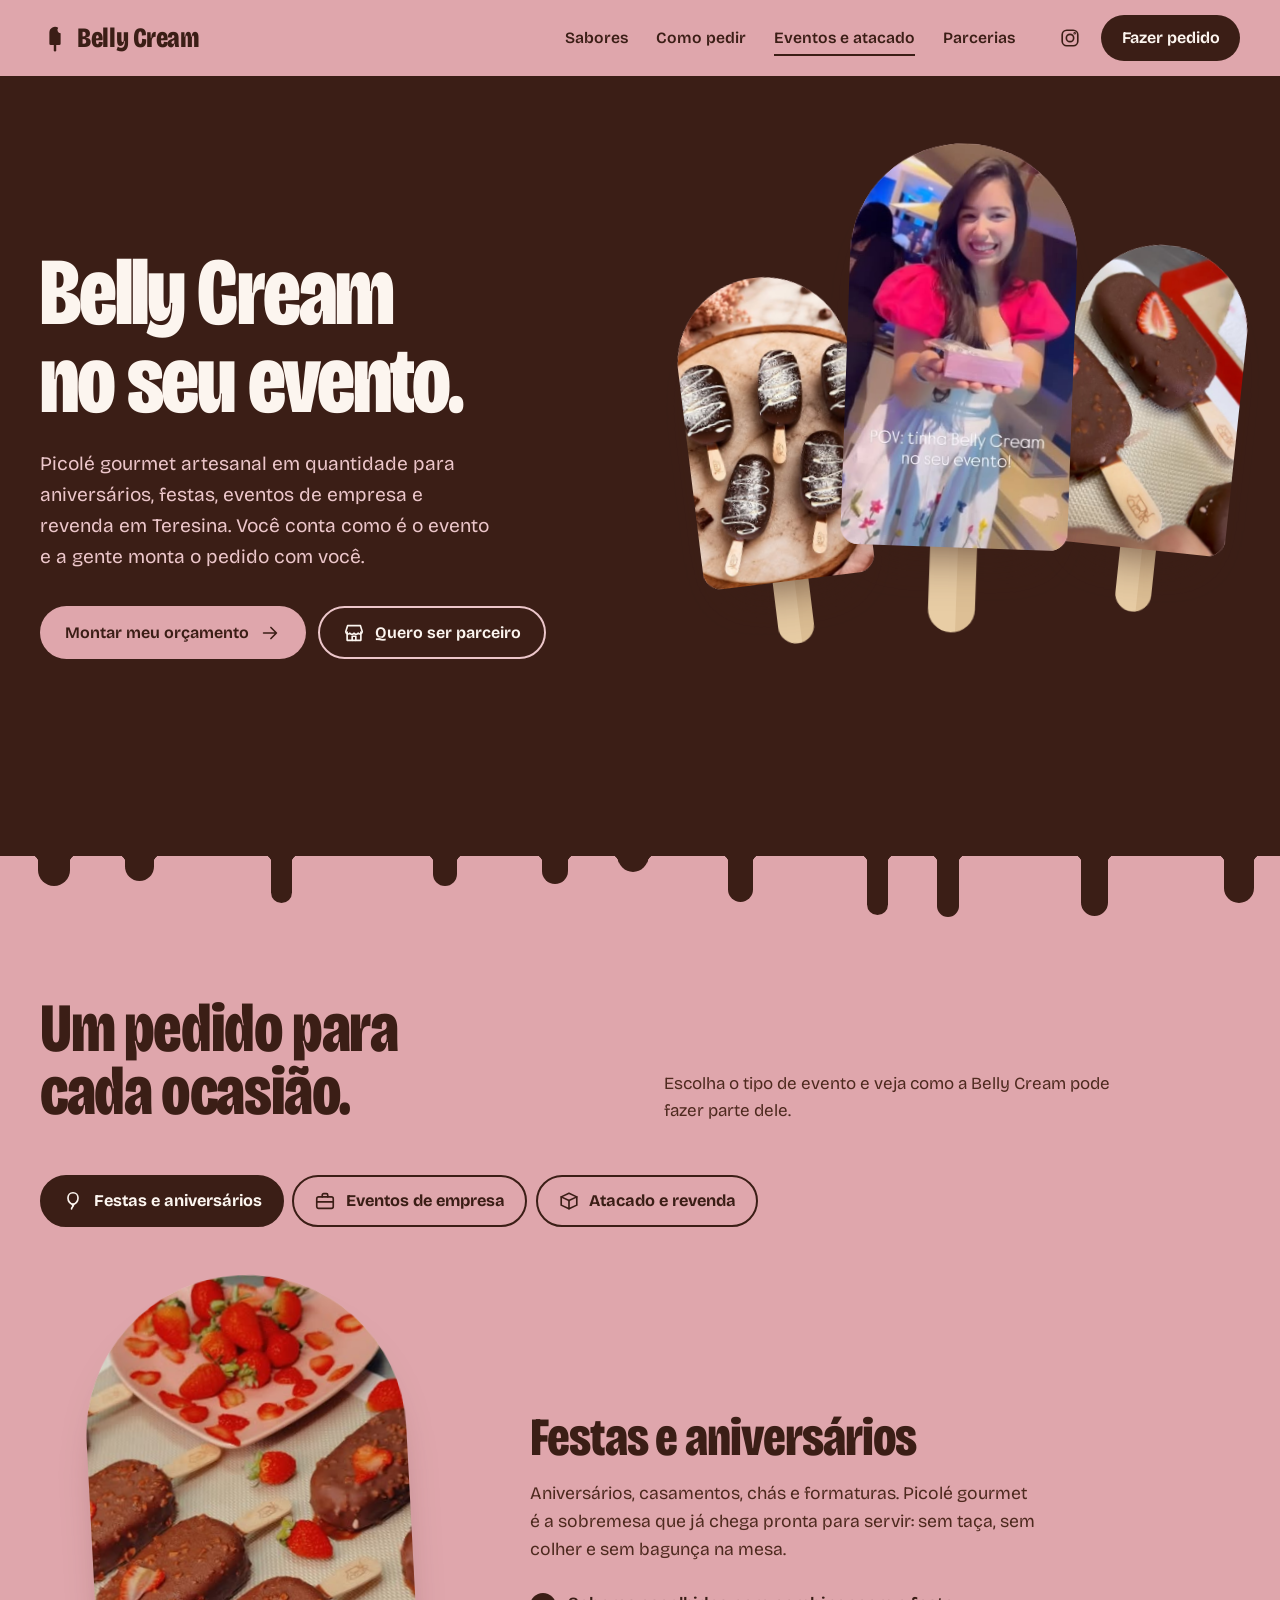
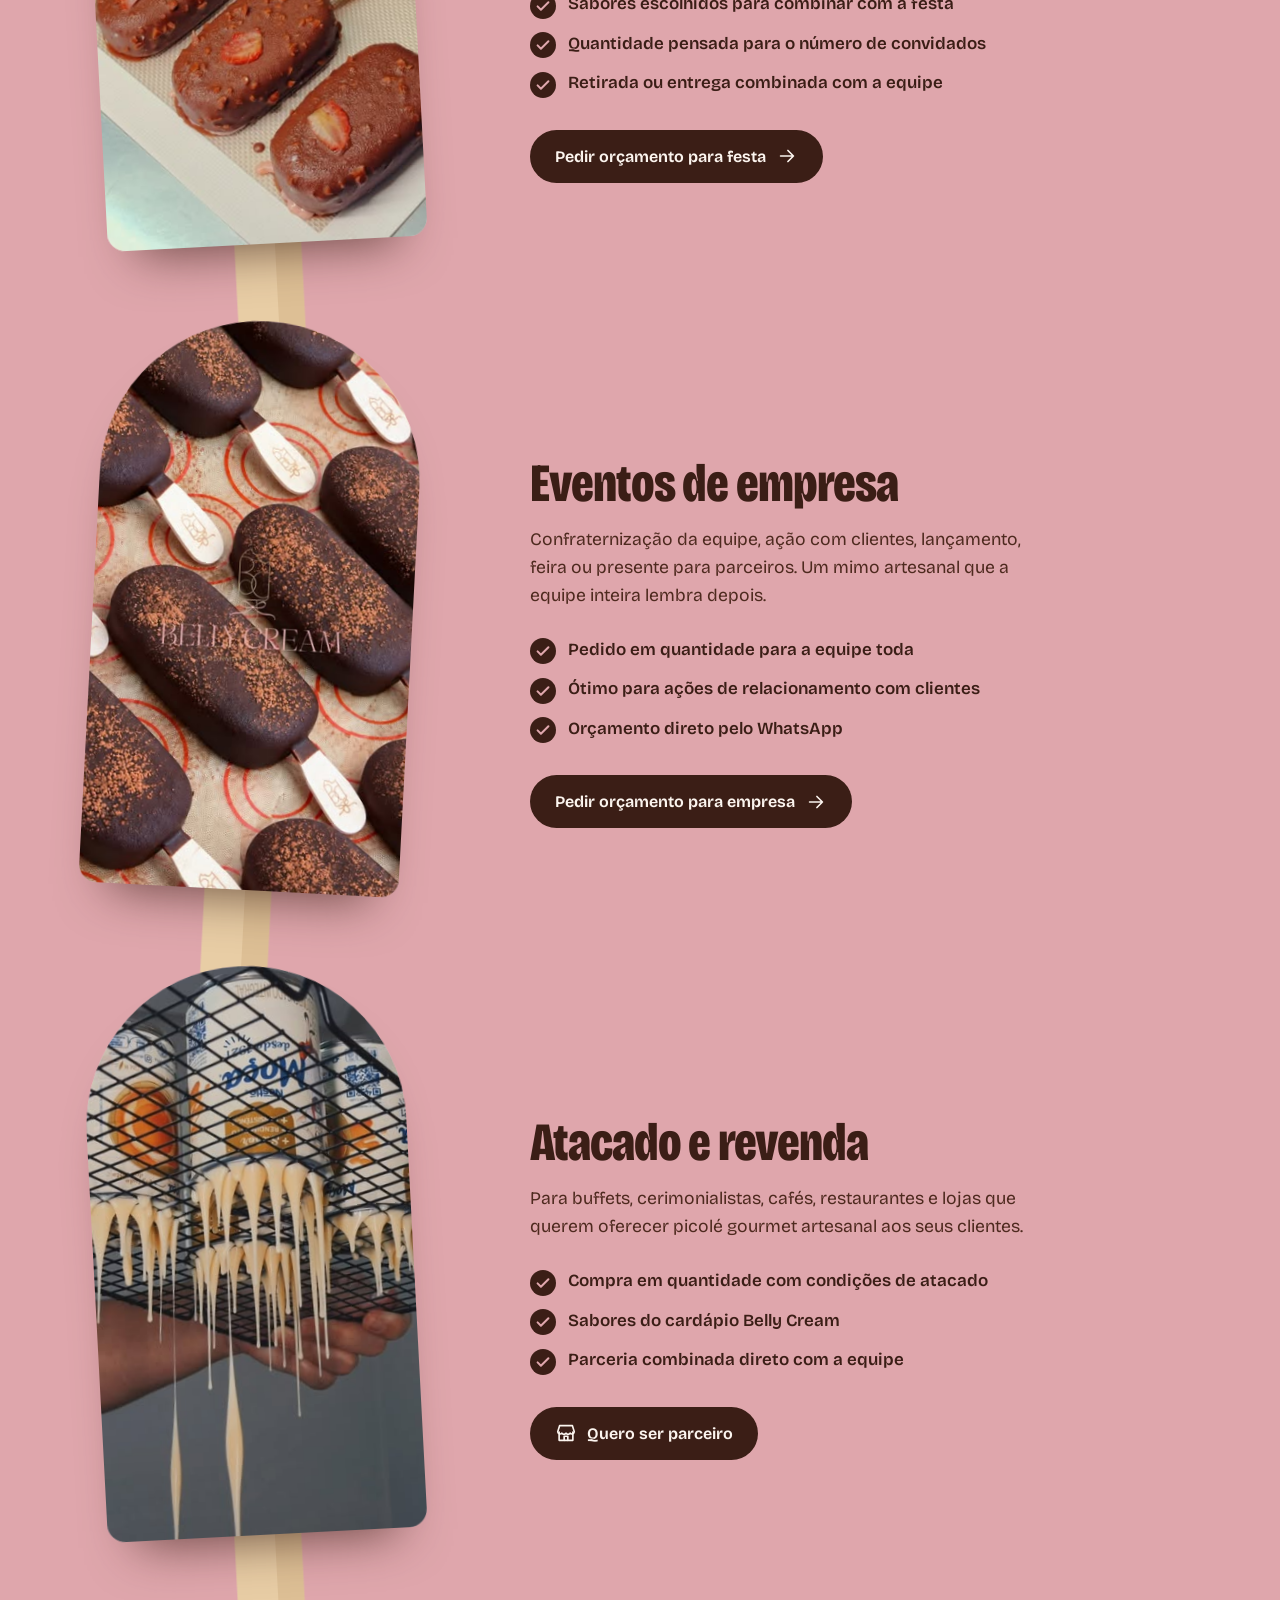
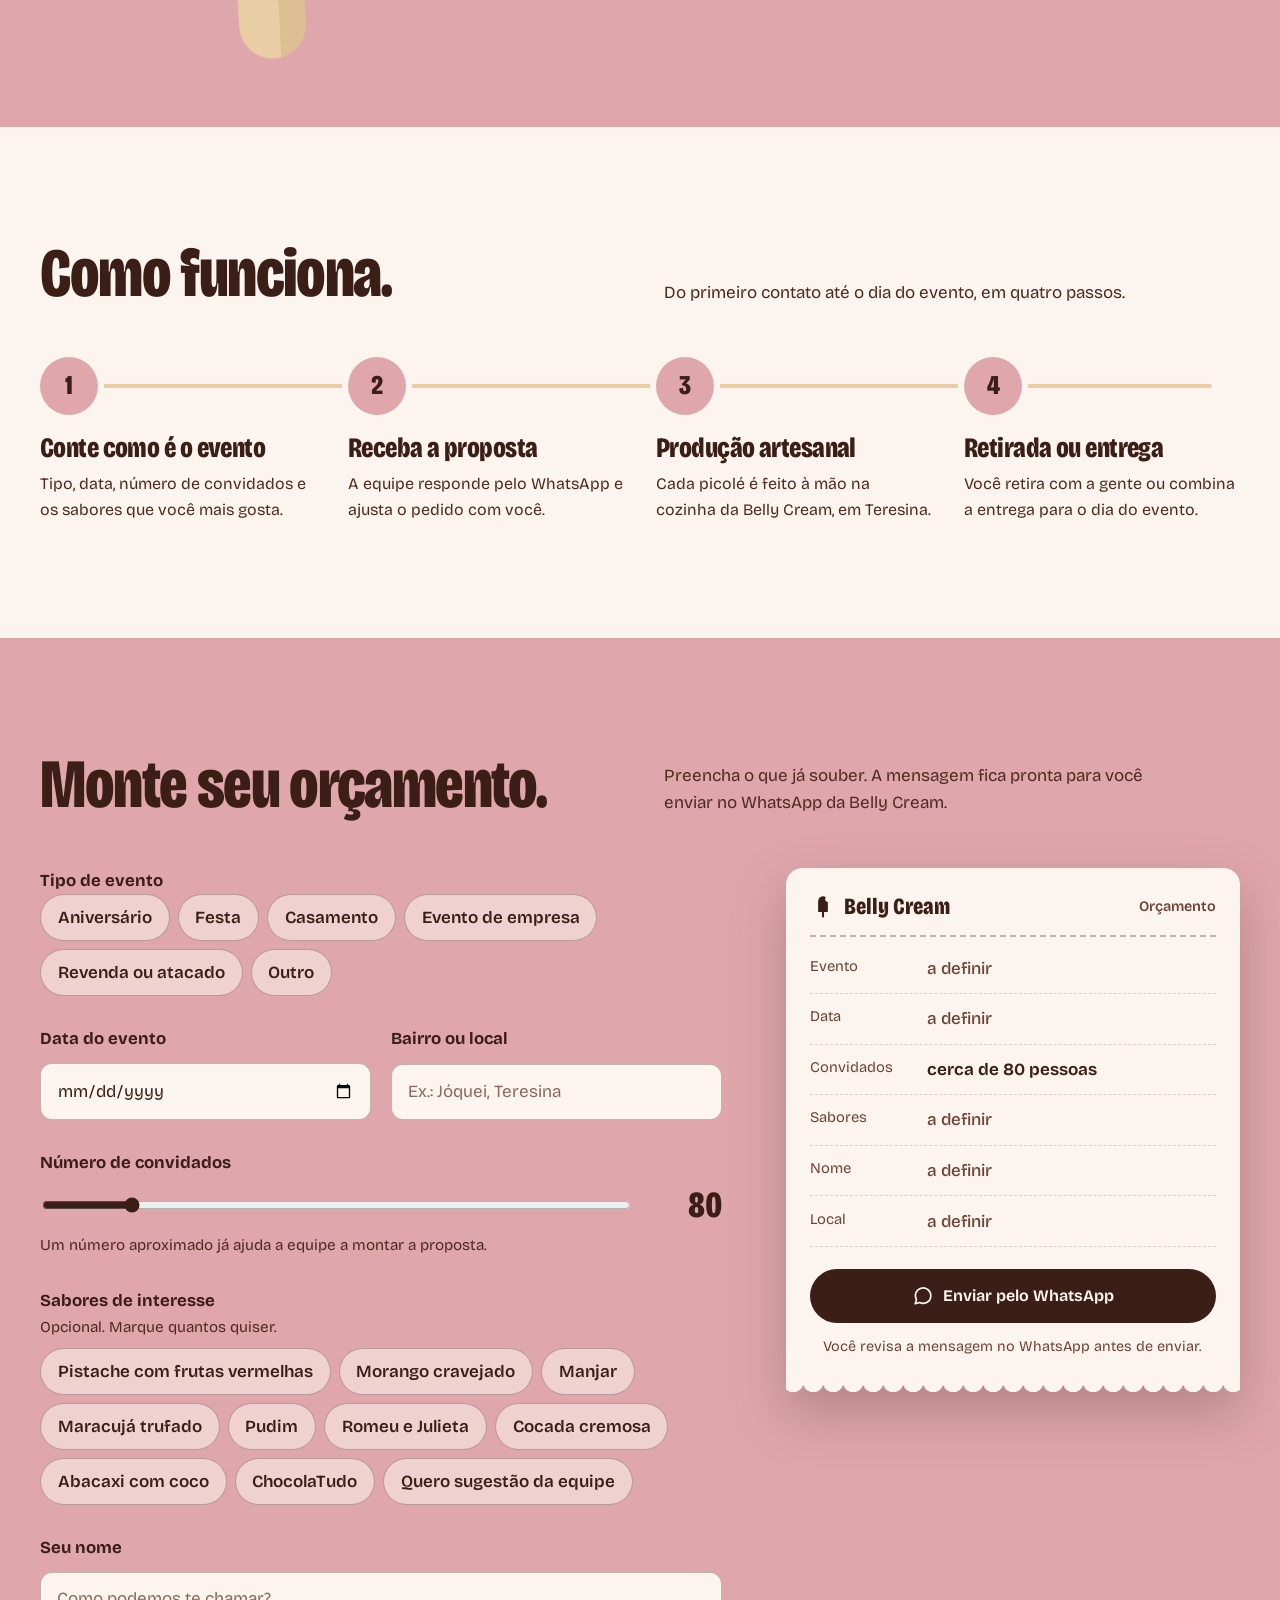
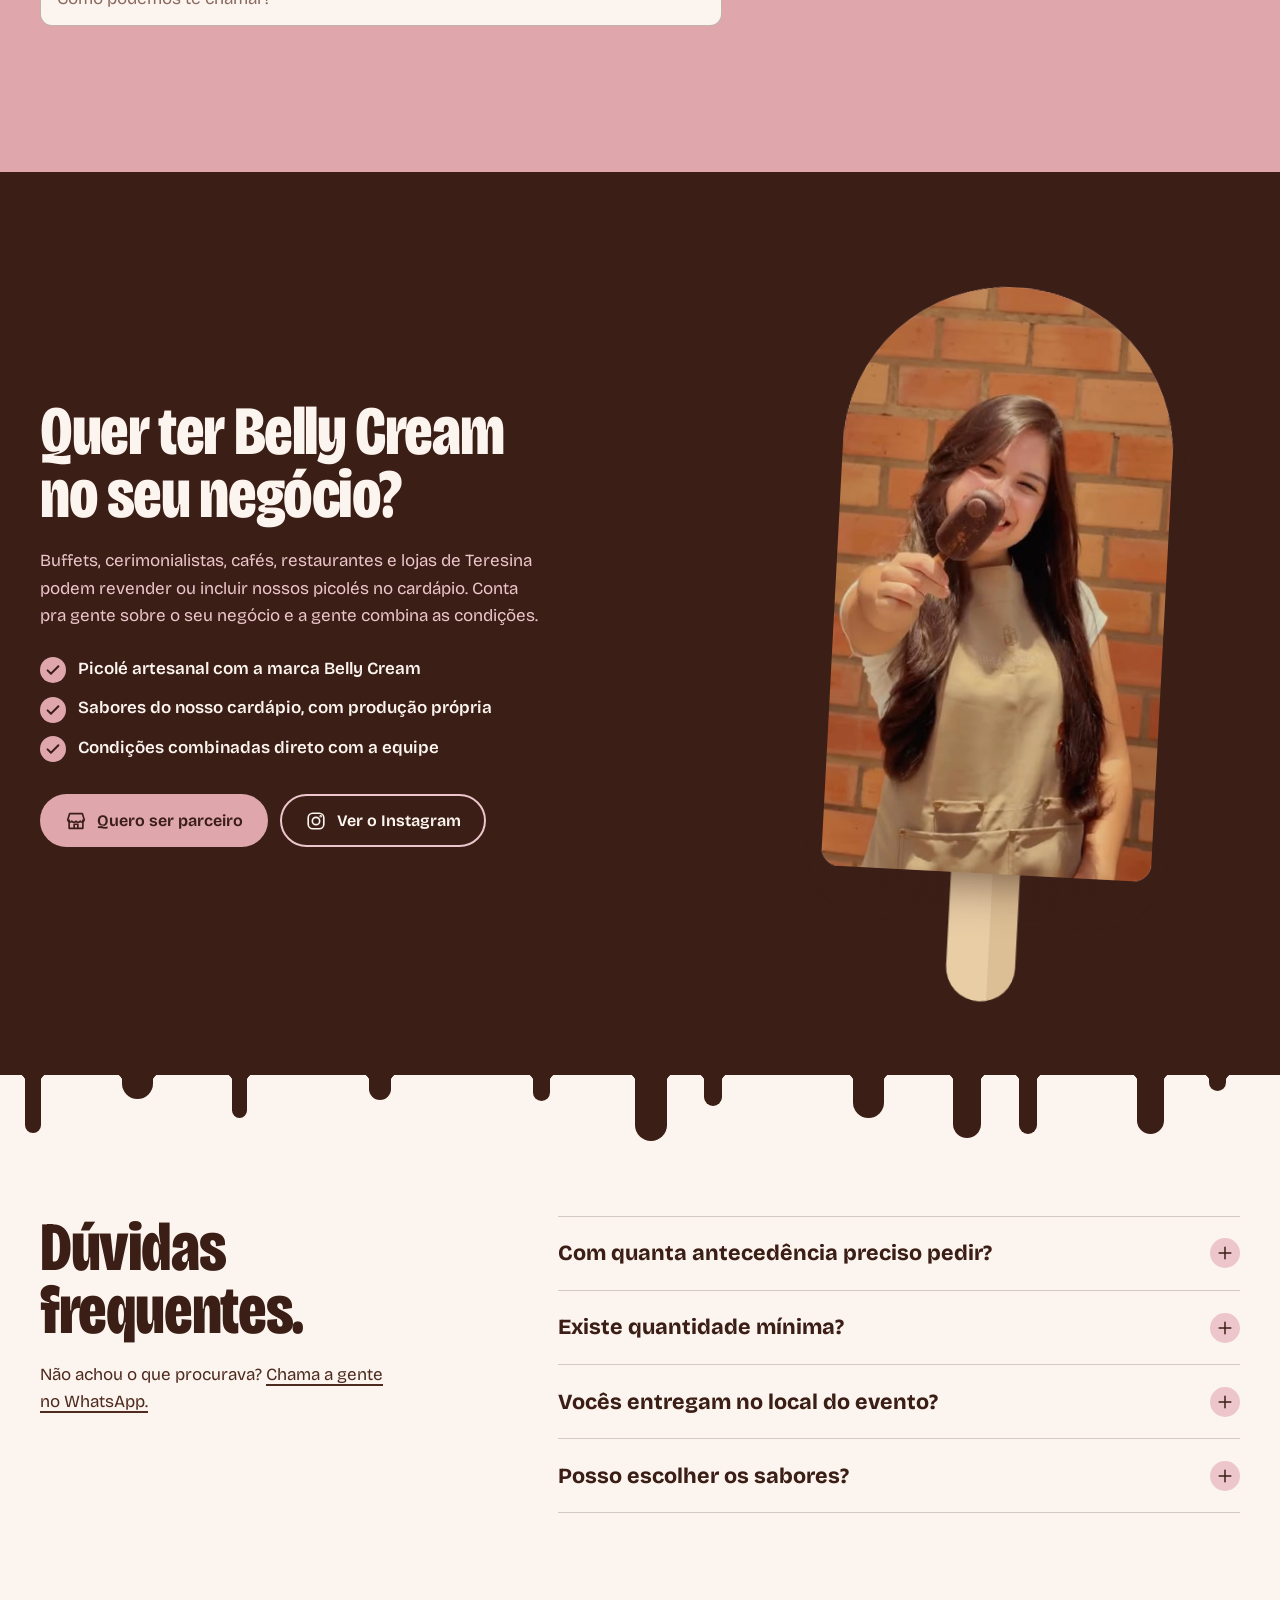
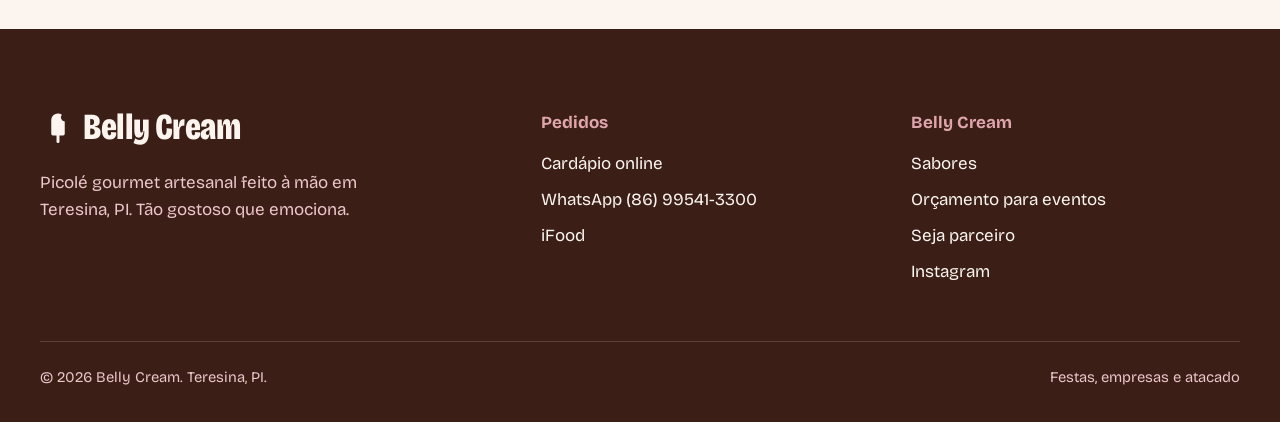
==== eventos-e-atacado.html @ 7075f419 "Site da Belly Cream com home da marca e página de eventos e atacado Home com seletor de sabores e ca" ====
<!doctype html>
<html lang="pt-BR">
<head>
  <meta charset="utf-8">
  <meta name="viewport" content="width=device-width, initial-scale=1">
  <title>Eventos e atacado | Belly Cream, picolé gourmet em Teresina</title>
  <meta name="description" content="Picolé gourmet artesanal em quantidade para aniversários, festas, casamentos, eventos de empresa e revenda em Teresina, PI. Monte seu orçamento e envie pelo WhatsApp.">
  <meta name="robots" content="noindex">
  <meta name="theme-color" content="#3B1E16">
  <meta property="og:title" content="Belly Cream no seu evento">
  <meta property="og:description" content="Picolé gourmet artesanal para festas, eventos de empresa e atacado em Teresina, PI.">
  <meta property="og:type" content="website">
  <meta property="og:locale" content="pt_BR">
  <link rel="icon" href="assets/favicon.svg" type="image/svg+xml">
  <link rel="preconnect" href="https://fonts.googleapis.com">
  <link rel="preconnect" href="https://fonts.gstatic.com" crossorigin>
  <link rel="stylesheet" href="https://fonts.googleapis.com/css2?family=Bricolage+Grotesque:opsz,wdth,wght@12..96,75..100,300..800&display=swap">
  <link rel="stylesheet" href="assets/estilo.css">
  <script src="assets/site.js" defer></script>
</head>
<body>
<!--
THESIS: a página que transforma o picolé do dia a dia em pedido de evento; recusa o formulário frio de orçamento e entrega uma comanda que se preenche enquanto a pessoa escolhe.
OWN-WORLD: mesmo mundo da home, invertido: abre no chocolate e pinga no rosé; janelas em forma de picolé, comanda com borda recortada.
STORY: quem organiza festa, empresa ou revenda entende que a Belly Cream atende em quantidade, monta o orçamento e envia pelo WhatsApp; parceiros têm o próprio botão.
FIRST VIEWPORT: título grande em leite sobre chocolate, botões de orçamento e parceria; à direita a foto real "tinha Belly Cream no seu evento" em destaque.
FORM: comanda viva ligada ao WhatsApp, abas por tipo de evento.
-->
<svg width="0" height="0" style="position:absolute" aria-hidden="true" focusable="false">
  <symbol id="i-picole" viewBox="0 0 32 32"><path fill="currentColor" d="M10 22V10a6 6 0 0 1 9.44-4.91 3.6 3.6 0 0 0 2.56 5.91V22a1.5 1.5 0 0 1-1.5 1.5h-9A1.5 1.5 0 0 1 10 22z"/><path d="M16 23v6" fill="none" stroke="currentColor" stroke-width="2.6" stroke-linecap="round"/></symbol>
  <symbol id="i-loja" viewBox="0 0 24 24"><path d="M4.5 11v9h15v-9"/><path d="M3 10.5 5 4h14l2 6.5a2.6 2.6 0 0 1-4.5 1.7 2.6 2.6 0 0 1-4.5 0 2.6 2.6 0 0 1-4.5 0A2.6 2.6 0 0 1 3 10.5z"/><path d="M10 20v-4.5h4V20"/></symbol>
  <symbol id="i-insta" viewBox="0 0 24 24"><rect x="3.5" y="3.5" width="17" height="17" rx="5"/><circle cx="12" cy="12" r="4"/><circle cx="17.1" cy="6.9" r=".5"/></symbol>
  <symbol id="i-whats" viewBox="0 0 24 24"><path d="M20.5 11.6a8.4 8.4 0 0 1-12.2 7.5L3.5 20.5l1.4-4.6a8.4 8.4 0 1 1 15.6-4.3z"/></symbol>
  <symbol id="i-seta" viewBox="0 0 24 24"><path d="M5 12h14M13 6l6 6-6 6"/></symbol>
  <symbol id="i-festa" viewBox="0 0 24 24"><path d="M12 3c3.3 0 5.5 2.6 5.5 5.8 0 3.6-2.8 6.7-5.5 6.7S6.5 12.4 6.5 8.8C6.5 5.6 8.7 3 12 3z"/><path d="M11 15.6h2l-1 1.5z"/><path d="M12 17.1c0 1.6-1.6 2-1.6 3.6"/></symbol>
  <symbol id="i-empresa" viewBox="0 0 24 24"><rect x="3" y="7.5" width="18" height="12.5" rx="2"/><path d="M9 7.5v-2A1.5 1.5 0 0 1 10.5 4h3A1.5 1.5 0 0 1 15 5.5v2"/><path d="M3 13h18"/></symbol>
  <symbol id="i-caixa" viewBox="0 0 24 24"><path d="M3.5 7.5 12 3.5l8.5 4v9L12 20.5l-8.5-4z"/><path d="M3.5 7.5 12 11.5l8.5-4"/><path d="M12 11.5v9"/></symbol>
  <symbol id="i-check" viewBox="0 0 24 24"><path d="M5.5 12.5l4 4L18.5 7.5"/></symbol>
  <symbol id="i-mais" viewBox="0 0 24 24"><path d="M12 5v14M5 12h14"/></symbol>
  <symbol id="i-alerta" viewBox="0 0 24 24"><circle cx="12" cy="12" r="9"/><path d="M12 7.5v5.5M12 16.5v.01"/></symbol>
</svg>

<header class="topo" data-topo>
  <div class="topo-interno">
    <a class="marca" href="index.html" aria-label="Belly Cream, página inicial"><svg aria-hidden="true"><use href="#i-picole"/></svg>Belly Cream</a>
    <nav class="menu" aria-label="Principal">
      <a href="index.html#sabores">Sabores</a>
      <a href="index.html#pedir">Como pedir</a>
      <a href="eventos-e-atacado.html" aria-current="page">Eventos e atacado</a>
      <a href="#parceria">Parcerias</a>
    </nav>
    <div class="topo-acoes">
      <a class="icone-link" href="https://www.instagram.com/bellycreamgourmet/" target="_blank" rel="noopener" aria-label="Instagram da Belly Cream"><svg class="ic" aria-hidden="true"><use href="#i-insta"/></svg></a>
      <a class="botao botao-choco botao-pedido-topo" href="https://app.anota.ai/p/belly-gourmet-2" target="_blank" rel="noopener">Fazer pedido</a>
    </div>
  </div>
</header>

<main>
  <section class="hero hero-escuro escuro tem-pingos" data-hero>
    <div class="hero-interno">
      <div>
        <h1>Belly Cream no seu evento.</h1>
        <p class="hero-lead">Picolé gourmet artesanal em quantidade para aniversários, festas, eventos de empresa e revenda em Teresina. Você conta como é o evento e a gente monta o pedido com você.</p>
        <div class="botoes">
          <a class="botao botao-rose" href="#orcamento">Montar meu orçamento<svg class="ic" aria-hidden="true"><use href="#i-seta"/></svg></a>
          <a class="botao botao-contorno-claro" href="#parceria"><svg class="ic" aria-hidden="true"><use href="#i-loja"/></svg>Quero ser parceiro</a>
        </div>
      </div>
      <div class="palitos" data-palitos>
        <figure class="janela" style="--w:31%;--x:0%;--y:20%;--atraso:.12s">
          <div class="janela-mover" data-d="0.7" style="--r:-7deg"><div class="janela-foto"><img src="assets/fotos/ig-2026-09-01.jpg" alt="Bandeja de picolés de chocolate decorados com fios de chocolate branco" width="361" height="640"></div></div>
        </figure>
        <figure class="janela" style="--w:41%;--x:29%;--y:0%;--z:2">
          <div class="janela-mover" data-d="1.2" style="--r:2deg"><div class="janela-foto"><img src="assets/fotos/ig-2026-09-23.jpg" alt="Convidada sorrindo com uma caixa de picolés Belly Cream em um evento" width="360" height="640"></div></div>
        </figure>
        <figure class="janela" style="--w:31%;--x:69%;--y:16%;--atraso:.24s">
          <div class="janela-mover" data-d="0.9" style="--r:6deg"><div class="janela-foto"><img src="assets/fotos/ig-2026-08-26.jpg" alt="Picolé de chocolate decorado com morango" width="360" height="640"></div></div>
        </figure>
      </div>
    </div>
    <div class="pingos" data-pingos aria-hidden="true"></div>
  </section>

  <section class="secao para-quem" id="para-quem">
    <div class="envoltorio">
      <div class="cabeca-secao">
        <h2>Um pedido para cada ocasião.</h2>
        <p>Escolha o tipo de evento e veja como a Belly Cream pode fazer parte dele.</p>
      </div>
      <div class="abas" role="tablist" aria-label="Tipos de atendimento">
        <button class="aba" type="button" role="tab" id="aba-festas" aria-controls="festas" aria-selected="true"><svg class="ic" aria-hidden="true"><use href="#i-festa"/></svg>Festas e aniversários</button>
        <button class="aba" type="button" role="tab" id="aba-empresas" aria-controls="empresas" aria-selected="false" tabindex="-1"><svg class="ic" aria-hidden="true"><use href="#i-empresa"/></svg>Eventos de empresa</button>
        <button class="aba" type="button" role="tab" id="aba-atacado" aria-controls="atacado" aria-selected="false" tabindex="-1"><svg class="ic" aria-hidden="true"><use href="#i-caixa"/></svg>Atacado e revenda</button>
      </div>

      <div class="painel" id="festas" role="tabpanel" aria-labelledby="aba-festas" tabindex="0">
        <div class="painel-foto">
          <figure class="janela-solta" style="--w:320px;margin:0 auto">
            <div class="janela-mover" style="--r:-3deg"><div class="janela-foto"><img src="assets/fotos/ig-2026-09-03.jpg" alt="Picolés de chocolate com morango servidos ao lado de um prato de morangos em formato de coração" width="360" height="640" loading="lazy"></div></div>
          </figure>
        </div>
        <div class="painel-texto">
          <h3>Festas e aniversários</h3>
          <p>Aniversários, casamentos, chás e formaturas. Picolé gourmet é a sobremesa que já chega pronta para servir: sem taça, sem colher e sem bagunça na mesa.</p>
          <ul class="checks">
            <li><svg class="ic" aria-hidden="true"><use href="#i-check"/></svg>Sabores escolhidos para combinar com a festa</li>
            <li><svg class="ic" aria-hidden="true"><use href="#i-check"/></svg>Quantidade pensada para o número de convidados</li>
            <li><svg class="ic" aria-hidden="true"><use href="#i-check"/></svg>Retirada ou entrega combinada com a equipe</li>
          </ul>
          <a class="botao botao-choco" href="#orcamento" data-tipo="Festa">Pedir orçamento para festa<svg class="ic" aria-hidden="true"><use href="#i-seta"/></svg></a>
        </div>
      </div>

      <div class="painel" id="empresas" role="tabpanel" aria-labelledby="aba-empresas" tabindex="0">
        <div class="painel-foto">
          <figure class="janela-solta" style="--w:320px;margin:0 auto">
            <div class="janela-mover" style="--r:3deg"><div class="janela-foto"><img src="assets/fotos/ig-2026-09-25.jpg" alt="Picolés de chocolate polvilhados com cacau, com a marca Belly Cream gravada nos palitos" width="480" height="640" loading="lazy"></div></div>
          </figure>
        </div>
        <div class="painel-texto">
          <h3>Eventos de empresa</h3>
          <p>Confraternização da equipe, ação com clientes, lançamento, feira ou presente para parceiros. Um mimo artesanal que a equipe inteira lembra depois.</p>
          <ul class="checks">
            <li><svg class="ic" aria-hidden="true"><use href="#i-check"/></svg>Pedido em quantidade para a equipe toda</li>
            <li><svg class="ic" aria-hidden="true"><use href="#i-check"/></svg>Ótimo para ações de relacionamento com clientes</li>
            <li><svg class="ic" aria-hidden="true"><use href="#i-check"/></svg>Orçamento direto pelo WhatsApp</li>
          </ul>
          <a class="botao botao-choco" href="#orcamento" data-tipo="Evento de empresa">Pedir orçamento para empresa<svg class="ic" aria-hidden="true"><use href="#i-seta"/></svg></a>
        </div>
      </div>

      <div class="painel" id="atacado" role="tabpanel" aria-labelledby="aba-atacado" tabindex="0">
        <div class="painel-foto">
          <figure class="janela-solta" style="--w:320px;margin:0 auto">
            <div class="janela-mover" style="--r:-3deg"><div class="janela-foto"><img src="assets/fotos/ig-2026-09-29.jpg" alt="Produção da Belly Cream com chocolate branco escorrendo dos picolés" width="360" height="640" loading="lazy"></div></div>
          </figure>
        </div>
        <div class="painel-texto">
          <h3>Atacado e revenda</h3>
          <p>Para buffets, cerimonialistas, cafés, restaurantes e lojas que querem oferecer picolé gourmet artesanal aos seus clientes.</p>
          <ul class="checks">
            <li><svg class="ic" aria-hidden="true"><use href="#i-check"/></svg>Compra em quantidade com condições de atacado</li>
            <li><svg class="ic" aria-hidden="true"><use href="#i-check"/></svg>Sabores do cardápio Belly Cream</li>
            <li><svg class="ic" aria-hidden="true"><use href="#i-check"/></svg>Parceria combinada direto com a equipe</li>
          </ul>
          <a class="botao botao-choco" href="#parceria"><svg class="ic" aria-hidden="true"><use href="#i-loja"/></svg>Quero ser parceiro</a>
        </div>
      </div>
    </div>
  </section>

  <section class="secao passos-secao">
    <div class="envoltorio">
      <div class="cabeca-secao">
        <h2>Como funciona.</h2>
        <p>Do primeiro contato até o dia do evento, em quatro passos.</p>
      </div>
      <ol class="passos">
        <li class="passo"><span class="passo-num" aria-hidden="true">1</span><h3>Conte como é o evento</h3><p>Tipo, data, número de convidados e os sabores que você mais gosta.</p></li>
        <li class="passo"><span class="passo-num" aria-hidden="true">2</span><h3>Receba a proposta</h3><p>A equipe responde pelo WhatsApp e ajusta o pedido com você.</p></li>
        <li class="passo"><span class="passo-num" aria-hidden="true">3</span><h3>Produção artesanal</h3><p>Cada picolé é feito à mão na cozinha da Belly Cream, em Teresina.</p></li>
        <li class="passo"><span class="passo-num" aria-hidden="true">4</span><h3>Retirada ou entrega</h3><p>Você retira com a gente ou combina a entrega para o dia do evento.</p></li>
      </ol>
    </div>
  </section>

  <section class="secao orcamento" id="orcamento">
    <div class="envoltorio">
      <div class="cabeca-secao">
        <h2>Monte seu orçamento.</h2>
        <p>Preencha o que já souber. A mensagem fica pronta para você enviar no WhatsApp da Belly Cream.</p>
      </div>
      <form class="orcamento-grade" data-orcamento novalidate>
        <div>
          <fieldset class="campo">
            <legend>Tipo de evento</legend>
            <div class="opcoes">
              <label class="opcao"><input type="radio" name="tipo" value="Aniversário"><span>Aniversário</span></label>
              <label class="opcao"><input type="radio" name="tipo" value="Festa"><span>Festa</span></label>
              <label class="opcao"><input type="radio" name="tipo" value="Casamento"><span>Casamento</span></label>
              <label class="opcao"><input type="radio" name="tipo" value="Evento de empresa"><span>Evento de empresa</span></label>
              <label class="opcao"><input type="radio" name="tipo" value="Revenda ou atacado"><span>Revenda ou atacado</span></label>
              <label class="opcao"><input type="radio" name="tipo" value="Outro"><span>Outro</span></label>
            </div>
            <p class="erro" data-erro hidden><svg class="ic" aria-hidden="true"><use href="#i-alerta"/></svg>Escolha o tipo de evento para continuar.</p>
          </fieldset>
          <div class="campos-duplos">
            <div class="campo">
              <label for="f-data">Data do evento</label>
              <input class="entrada" type="date" id="f-data" name="data">
            </div>
            <div class="campo">
              <label for="f-local">Bairro ou local</label>
              <input class="entrada" type="text" id="f-local" name="local" placeholder="Ex.: Jóquei, Teresina">
            </div>
          </div>
          <div class="campo">
            <label for="f-conv">Número de convidados</label>
            <div class="faixa-convidados">
              <input type="range" id="f-conv" name="convidados" min="10" max="500" step="10" value="80" aria-describedby="conv-dica">
              <output for="f-conv" data-conv>80</output>
            </div>
            <p class="campo-dica" id="conv-dica">Um número aproximado já ajuda a equipe a montar a proposta.</p>
          </div>
          <fieldset class="campo">
            <legend>Sabores de interesse</legend>
            <p class="campo-dica">Opcional. Marque quantos quiser.</p>
            <div class="opcoes">
              <label class="opcao"><input type="checkbox" name="sabores" value="Pistache com frutas vermelhas"><span>Pistache com frutas vermelhas</span></label>
              <label class="opcao"><input type="checkbox" name="sabores" value="Morango cravejado"><span>Morango cravejado</span></label>
              <label class="opcao"><input type="checkbox" name="sabores" value="Manjar"><span>Manjar</span></label>
              <label class="opcao"><input type="checkbox" name="sabores" value="Maracujá trufado"><span>Maracujá trufado</span></label>
              <label class="opcao"><input type="checkbox" name="sabores" value="Pudim"><span>Pudim</span></label>
              <label class="opcao"><input type="checkbox" name="sabores" value="Romeu e Julieta"><span>Romeu e Julieta</span></label>
              <label class="opcao"><input type="checkbox" name="sabores" value="Cocada cremosa"><span>Cocada cremosa</span></label>
              <label class="opcao"><input type="checkbox" name="sabores" value="Abacaxi com coco"><span>Abacaxi com coco</span></label>
              <label class="opcao"><input type="checkbox" name="sabores" value="ChocolaTudo"><span>ChocolaTudo</span></label>
              <label class="opcao"><input type="checkbox" name="sabores" value="Quero sugestão da equipe"><span>Quero sugestão da equipe</span></label>
            </div>
          </fieldset>
          <div class="campo">
            <label for="f-nome">Seu nome</label>
            <input class="entrada" type="text" id="f-nome" name="nome" autocomplete="name" placeholder="Como podemos te chamar?">
          </div>
        </div>

        <aside class="comanda-sombra" aria-label="Resumo do orçamento">
          <div class="comanda">
            <div class="comanda-topo"><svg aria-hidden="true"><use href="#i-picole"/></svg><strong>Belly Cream</strong><span>Orçamento</span></div>
            <dl>
              <div class="linha"><dt>Evento</dt><dd data-saida="tipo" class="vazio">a definir</dd></div>
              <div class="linha"><dt>Data</dt><dd data-saida="data" class="vazio">a definir</dd></div>
              <div class="linha"><dt>Convidados</dt><dd data-saida="conv">cerca de 80 pessoas</dd></div>
              <div class="linha"><dt>Sabores</dt><dd data-saida="sabores" class="vazio">a definir</dd></div>
              <div class="linha"><dt>Nome</dt><dd data-saida="nome" class="vazio">a definir</dd></div>
              <div class="linha"><dt>Local</dt><dd data-saida="local" class="vazio">a definir</dd></div>
            </dl>
            <a class="botao botao-choco" data-enviar href="https://wa.me/5586995413300?text=Ol%C3%A1%2C%20Belly%20Cream!%20Vim%20pelo%20site%20e%20quero%20um%20or%C3%A7amento%20para%20evento." target="_blank" rel="noopener"><svg class="ic" aria-hidden="true"><use href="#i-whats"/></svg>Enviar pelo WhatsApp</a>
            <p class="comanda-nota">Você revisa a mensagem no WhatsApp antes de enviar.</p>
          </div>
        </aside>
      </form>
    </div>
  </section>

  <section class="secao escuro parceria tem-pingos" id="parceria">
    <div class="envoltorio parceria-grade">
      <div>
        <h2>Quer ter Belly Cream no seu negócio?</h2>
        <p class="texto-apoio">Buffets, cerimonialistas, cafés, restaurantes e lojas de Teresina podem revender ou incluir nossos picolés no cardápio. Conta pra gente sobre o seu negócio e a gente combina as condições.</p>
        <ul class="checks">
          <li><svg class="ic" aria-hidden="true"><use href="#i-check"/></svg>Picolé artesanal com a marca Belly Cream</li>
          <li><svg class="ic" aria-hidden="true"><use href="#i-check"/></svg>Sabores do nosso cardápio, com produção própria</li>
          <li><svg class="ic" aria-hidden="true"><use href="#i-check"/></svg>Condições combinadas direto com a equipe</li>
        </ul>
        <div class="botoes">
          <a class="botao botao-rose" href="https://wa.me/5586995413300?text=Ol%C3%A1%2C%20Belly%20Cream!%20Vim%20pelo%20site%20e%20quero%20saber%20sobre%20parceria%20e%20revenda%20dos%20picol%C3%A9s." target="_blank" rel="noopener"><svg class="ic" aria-hidden="true"><use href="#i-loja"/></svg>Quero ser parceiro</a>
          <a class="botao botao-contorno-claro" href="https://www.instagram.com/bellycreamgourmet/" target="_blank" rel="noopener"><svg class="ic" aria-hidden="true"><use href="#i-insta"/></svg>Ver o Instagram</a>
        </div>
      </div>
      <div class="parceria-foto">
        <figure class="janela-solta" style="--w:330px;margin:0 auto">
          <div class="janela-mover" style="--r:3deg"><div class="janela-foto"><img src="assets/fotos/ig-2026-09-26.jpg" alt="Integrante da equipe Belly Cream sorrindo e mostrando um picolé de chocolate" width="360" height="640" loading="lazy"></div></div>
        </figure>
      </div>
    </div>
    <div class="pingos" data-pingos aria-hidden="true"></div>
  </section>

  <section class="secao duvidas">
    <div class="envoltorio duvidas-grade">
      <div>
        <h2>Dúvidas frequentes.</h2>
        <p>Não achou o que procurava? <a href="https://wa.me/5586995413300?text=Ol%C3%A1%2C%20Belly%20Cream!%20Vim%20pelo%20site%20e%20tenho%20uma%20d%C3%BAvida%20sobre%20eventos." target="_blank" rel="noopener">Chama a gente no WhatsApp.</a></p>
      </div>
      <div>
        <details class="pergunta">
          <summary>Com quanta antecedência preciso pedir?<svg class="ic" aria-hidden="true"><use href="#i-mais"/></svg></summary>
          <p>Como tudo é feito à mão, quanto antes melhor. Mande a data do evento no orçamento e a equipe confirma a disponibilidade da produção.</p>
        </details>
        <details class="pergunta">
          <summary>Existe quantidade mínima?<svg class="ic" aria-hidden="true"><use href="#i-mais"/></svg></summary>
          <p>A quantidade é combinada de acordo com o tipo de evento. Informe o número de convidados que a equipe indica o ideal para a sua festa.</p>
        </details>
        <details class="pergunta">
          <summary>Vocês entregam no local do evento?<svg class="ic" aria-hidden="true"><use href="#i-mais"/></svg></summary>
          <p>Trabalhamos com retirada e delivery em Teresina. Para eventos, a forma de entrega é combinada junto com o orçamento.</p>
        </details>
        <details class="pergunta">
          <summary>Posso escolher os sabores?<svg class="ic" aria-hidden="true"><use href="#i-mais"/></svg></summary>
          <p>Pode. Escolha entre os sabores do cardápio ou peça uma sugestão de combinação para o seu público.</p>
        </details>
      </div>
    </div>
  </section>
</main>

<footer class="rodape escuro">
  <div class="envoltorio">
    <div class="rodape-grade">
      <div>
        <a class="marca" href="index.html"><svg aria-hidden="true"><use href="#i-picole"/></svg>Belly Cream</a>
        <p class="rodape-sobre">Picolé gourmet artesanal feito à mão em Teresina, PI. Tão gostoso que emociona.</p>
      </div>
      <div>
        <p class="rodape-titulo">Pedidos</p>
        <ul>
          <li><a href="https://app.anota.ai/p/belly-gourmet-2" target="_blank" rel="noopener">Cardápio online</a></li>
          <li><a href="https://wa.me/5586995413300?text=Ol%C3%A1%2C%20Belly%20Cream!%20Vim%20pelo%20site%20e%20quero%20fazer%20um%20pedido." target="_blank" rel="noopener">WhatsApp (86) 99541-3300</a></li>
          <li><a href="https://www.ifood.com.br/delivery/teresina-pi/belly-cream-tabuleta/d9b1d28e-7876-4d71-abf2-5f1c92c3b740" target="_blank" rel="noopener">iFood</a></li>
        </ul>
      </div>
      <div>
        <p class="rodape-titulo">Belly Cream</p>
        <ul>
          <li><a href="index.html#sabores">Sabores</a></li>
          <li><a href="#orcamento">Orçamento para eventos</a></li>
          <li><a href="#parceria">Seja parceiro</a></li>
          <li><a href="https://www.instagram.com/bellycreamgourmet/" target="_blank" rel="noopener">Instagram</a></li>
        </ul>
      </div>
    </div>
    <div class="rodape-base">
      <span>© 2026 Belly Cream. Teresina, PI.</span>
      <span>Festas, empresas e atacado</span>
    </div>
  </div>
</footer>

<div class="barra-movel" data-barra>
  <a class="botao botao-choco" href="#orcamento">Pedir orçamento</a>
  <a class="botao botao-rose" href="https://wa.me/5586995413300?text=Ol%C3%A1%2C%20Belly%20Cream!%20Vim%20pelo%20site%20e%20quero%20saber%20sobre%20parceria%20e%20revenda%20dos%20picol%C3%A9s." target="_blank" rel="noopener">Parceria</a>
</div>
</body>
</html>
---- assets/estilo.css ----
:root {
  --rose: #DFA6AC;
  --rose-claro: #ECC6CA;
  --rose-nevoa: #F7E4E6;
  --choco: #3B1E16;
  --choco-2: #4E2A1F;
  --choco-3: #6E4234;
  --leite: #FCF5EF;
  --leite-2: #F4E9DF;
  --caramelo: #E6A55B;
  --madeira: #E8CDA5;
  --madeira-escura: #C9A272;
  --erro: #7A1E2C;
  --gutter: clamp(16px, 4vw, 40px);
  --pagina: min(1200px, 100% - 2 * var(--gutter));
  --ease: cubic-bezier(.16, 1, .3, 1);
  --sombra: 0 22px 44px -26px rgba(59, 30, 22, .6);
  --fonte: "Bricolage Grotesque", system-ui, -apple-system, "Segoe UI", sans-serif;
  color-scheme: light;
}

*, *::before, *::after { box-sizing: border-box; }
html { scroll-behavior: smooth; -webkit-text-size-adjust: 100%; scrollbar-color: var(--choco-3) var(--leite-2); scroll-padding-top: 88px; }
html, body { overflow-x: clip; }
body {
  margin: 0;
  font-family: var(--fonte);
  font-optical-sizing: auto;
  font-size: 1.0625rem;
  line-height: 1.6;
  color: var(--choco);
  background: var(--leite);
  caret-color: var(--choco);
  -webkit-font-smoothing: antialiased;
}
::selection { background: var(--choco); color: var(--rose-claro); }
img, svg { display: block; max-width: 100%; }
a { color: inherit; text-underline-offset: .22em; text-decoration-thickness: 1.5px; }
button, input, select, textarea { font: inherit; color: inherit; }
:focus-visible { outline: 3px solid var(--choco); outline-offset: 3px; border-radius: 8px; }
.escuro :focus-visible { outline-color: var(--rose); }
h1, h2, h3 { margin: 0; font-weight: 800; font-stretch: 75%; letter-spacing: -.02em; line-height: .92; text-wrap: balance; }
p { margin: 0; text-wrap: pretty; }
.envoltorio { width: var(--pagina); margin-inline: auto; }
.secao { padding-block: clamp(4.5rem, 9vw, 7.5rem); position: relative; }
.visualmente-oculto { position: absolute; width: 1px; height: 1px; overflow: hidden; clip-path: inset(50%); white-space: nowrap; }
.ic { width: 22px; height: 22px; fill: none; stroke: currentColor; stroke-width: 1.8; stroke-linecap: round; stroke-linejoin: round; flex: none; }

/* Botões */
.botao {
  display: inline-flex; align-items: center; gap: .6rem;
  min-height: 52px; padding: .85rem 1.45rem;
  border-radius: 999px; border: 2px solid transparent;
  font-weight: 650; font-size: 1rem; line-height: 1.2; text-decoration: none; cursor: pointer;
  transition: transform .3s var(--ease), background-color .3s, color .3s, border-color .3s, box-shadow .3s;
}
.botao:hover { transform: translateY(-2px); box-shadow: 0 14px 26px -14px rgba(59, 30, 22, .65); }
.botao:active { transform: translateY(0); }
.botao-choco { background: var(--choco); color: var(--leite); }
.botao-choco:hover { background: var(--choco-2); }
.botao-rose { background: var(--rose); color: var(--choco); }
.botao-rose:hover { background: var(--rose-claro); }
.botao-contorno { border-color: var(--choco); color: var(--choco); }
.botao-contorno:hover { background: var(--choco); color: var(--leite); }
.botao-contorno-claro { border-color: var(--rose-claro); color: var(--leite); }
.botao-contorno-claro:hover { background: var(--leite); color: var(--choco); border-color: var(--leite); }
.botoes { display: flex; flex-wrap: wrap; gap: .75rem; }

/* Topo */
.topo { position: sticky; top: 0; z-index: 50; background: var(--rose); transition: box-shadow .35s; }
.topo.rolou { box-shadow: 0 12px 30px -20px rgba(59, 30, 22, .55); }
.topo-interno { width: var(--pagina); margin-inline: auto; min-height: 76px; display: flex; align-items: center; gap: 2rem; }
.marca { display: inline-flex; align-items: center; gap: .45rem; text-decoration: none; font-weight: 800; font-stretch: 75%; font-size: 1.75rem; letter-spacing: -.015em; line-height: 1; white-space: nowrap; }
.marca svg { width: 30px; height: 30px; }
.menu { display: flex; gap: 1.75rem; margin-left: auto; }
.menu a { position: relative; padding: .5rem 0; text-decoration: none; font-weight: 600; font-size: .98rem; white-space: nowrap; }
.menu a::after { content: ""; position: absolute; left: 0; right: 0; bottom: .15rem; height: 2px; background: currentColor; transform: scaleX(0); transform-origin: left; transition: transform .4s var(--ease); }
.menu a:hover::after, .menu a[aria-current="page"]::after { transform: scaleX(1); }
.topo-acoes { display: flex; align-items: center; gap: .5rem; }
.icone-link { display: grid; place-items: center; width: 46px; height: 46px; border-radius: 50%; transition: background-color .3s; }
.icone-link:hover { background: rgba(59, 30, 22, .1); }
.topo .botao { min-height: 46px; padding: .6rem 1.15rem; }

/* Hero da home */
.hero { background: var(--rose); position: relative; }
.hero-interno {
  width: var(--pagina); margin-inline: auto;
  display: grid; grid-template-columns: minmax(0, 1.05fr) minmax(0, 1fr); align-items: center; gap: clamp(2rem, 5vw, 4rem);
  padding-block: clamp(2.5rem, 5vw, 4rem) clamp(3.5rem, 7vw, 5.5rem);
  min-height: min(calc(100svh - 76px), 800px);
}
.hero h1 { font-size: clamp(3.4rem, 7.8vw, 6rem); }
.hero-lead { margin-top: 1.5rem; max-width: 33ch; font-size: clamp(1.1rem, 1.5vw, 1.28rem); color: var(--choco-2); }
.hero .botoes { margin-top: 2.1rem; }
.hero-canais { margin-top: 1.4rem; font-size: .97rem; color: var(--choco-2); }
.hero-canais a { font-weight: 700; }

/* Janelas em formato de picolé */
.palitos { position: relative; height: clamp(440px, 50vw, 610px); }
.janela { position: absolute; margin: 0; width: var(--w); left: var(--x); top: var(--y); z-index: var(--z, 1); }
.janela-mover { position: relative; transform: translate3d(var(--tx, 0px), var(--ty, 0px), 0) rotate(var(--r, 0deg)); }
.janela-foto {
  aspect-ratio: 9 / 16; overflow: hidden; background: var(--rose-claro);
  border-radius: 50% 50% 18px 18px / 28% 28% 18px 18px;
  box-shadow: 0 34px 50px -30px rgba(59, 30, 22, .7);
}
.janela-foto img { width: 100%; height: 100%; object-fit: cover; }
.janela-mover::after {
  content: ""; position: absolute; z-index: -1; left: 50%; top: calc(100% - 10px);
  width: 21%; aspect-ratio: 1 / 2; translate: -50% 0;
  background: linear-gradient(90deg, var(--madeira) 0 60%, #DDBF95 60%);
  border-radius: 0 0 999px 999px;
}
.janela-solta { position: relative; width: min(var(--w, 340px), 100%); margin-inline: auto; padding-bottom: 18%; }
html.js .janela { animation: subir 1.2s var(--ease) both; animation-delay: var(--atraso, 0s); }
@keyframes subir { from { transform: translateY(46px); } to { transform: none; } }

/* Faixa de sabores */
.faixa { position: relative; z-index: 4; background: var(--choco); color: var(--leite); padding-block: 1.05rem; }
.faixa-janela { overflow: hidden; }
.faixa-trilho { display: flex; width: max-content; animation: rolar 48s linear infinite; }
.faixa:hover .faixa-trilho { animation-play-state: paused; }
.faixa-lista { display: flex; }
.faixa-item { display: inline-flex; align-items: center; gap: 1.5rem; padding-right: 1.5rem; white-space: nowrap; font-weight: 700; font-stretch: 75%; font-size: clamp(1.35rem, 2.4vw, 1.85rem); line-height: 1.2; }
.faixa-item::after { content: ""; width: .45em; height: .45em; border-radius: 50%; background: var(--rose); }
@keyframes rolar { to { transform: translateX(-50%); } }

/* Pingos de chocolate */
.tem-pingos { position: relative; z-index: 4; }
.pingos { position: absolute; left: 0; right: 0; top: 100%; height: 80px; pointer-events: none; }
.pingo {
  position: absolute; top: -2px; left: var(--x); width: var(--w); height: var(--h);
  background: var(--cor-pingo, var(--choco)); border-radius: 0 0 999px 999px;
  transform-origin: top; transform: scaleY(var(--s, 1));
}
.pingo::before, .pingo::after { content: ""; position: absolute; top: 0; width: 10px; height: 10px; }
.pingo::before { right: calc(100% - 1px); background: radial-gradient(circle at 0 100%, transparent 9.5px, var(--cor-pingo, var(--choco)) 10px); }
.pingo::after { left: calc(100% - 1px); background: radial-gradient(circle at 100% 100%, transparent 9.5px, var(--cor-pingo, var(--choco)) 10px); }
html.js .pingo { --s: .18; transition: transform 1.9s var(--ease) var(--atraso, 0s); }
html.js .pingos.caindo .pingo { --s: 1; }

/* Sabores */
.sabores { background: var(--leite); padding-top: clamp(6rem, 11vw, 9rem); }
.cabeca-secao { display: grid; grid-template-columns: minmax(0, 1fr) minmax(0, 1fr); gap: 1.5rem 3rem; align-items: end; margin-bottom: clamp(2.25rem, 4vw, 3.5rem); }
.cabeca-secao h2 { font-size: clamp(2.6rem, 5.4vw, 4.4rem); }
.cabeca-secao p { max-width: 44ch; color: var(--choco-2); }
.sabores-grade { display: grid; grid-template-columns: minmax(0, 1fr) minmax(0, 1.05fr); gap: clamp(1.5rem, 4vw, 3.5rem); align-items: start; }
.vitrine {
  position: sticky; top: 100px;
  display: grid; grid-template-columns: auto minmax(0, 1fr); gap: clamp(1.25rem, 3vw, 2.25rem); align-items: center;
  padding: clamp(1.5rem, 3vw, 2.5rem); border-radius: 16px; background: var(--rose);
}
.picole { width: clamp(140px, 15vw, 196px); height: auto; overflow: visible; transform-origin: 50% 85%; }
.picole.mexe { animation: balanca 1s var(--ease); }
@keyframes balanca { 0% { transform: rotate(-9deg) translateY(-10px); } 100% { transform: none; } }
.p-coat { fill: var(--coat); transition: fill .8s var(--ease); }
.p-base { fill: var(--base); transition: fill .8s var(--ease); }
.p-fill { fill: var(--fill); transition: fill .8s var(--ease); }
.p-top circle { fill: var(--top, transparent); transition: fill .8s var(--ease), opacity .6s; }
.picole.sem-cobertura .p-top circle { opacity: 0; }
.p-palito { fill: var(--madeira); }
.p-palito-sombra { fill: #DDBF95; }
.p-marca { fill: var(--madeira-escura); font: 800 15px var(--fonte); font-stretch: 75%; letter-spacing: .04em; }
.vitrine-info h3 { font-size: clamp(1.9rem, 3vw, 2.6rem); }
.vitrine-info p { margin-top: .85rem; max-width: 40ch; color: var(--choco-2); }
.selo { display: inline-block; margin-top: .9rem; padding: .3rem .75rem; border-radius: 999px; background: var(--choco); color: var(--rose-claro); font-size: .84rem; font-weight: 700; }
.vitrine-info .botao { margin-top: 1.4rem; }
.grupo-sabores + .grupo-sabores { margin-top: 2.25rem; }
.grupo-titulo { margin-bottom: .85rem; font-weight: 700; font-size: 1rem; color: var(--choco-3); }
.chips { display: flex; flex-wrap: wrap; gap: .55rem; }
.chip {
  display: inline-flex; align-items: center; gap: .55rem; min-height: 46px; padding: .55rem 1.05rem;
  border: 1.5px solid rgba(59, 30, 22, .22); border-radius: 999px; background: transparent;
  font-weight: 600; font-size: 1rem; cursor: pointer;
  transition: background-color .3s, border-color .3s, color .3s, transform .3s var(--ease);
}
.chip::before { content: ""; width: .8rem; height: .8rem; border-radius: 50%; background: var(--coat); box-shadow: inset 0 0 0 1.5px rgba(59, 30, 22, .25); }
.chip:hover { border-color: var(--choco); transform: translateY(-1px); }
.chip[aria-pressed="true"] { background: var(--choco); border-color: var(--choco); color: var(--leite); }
.chip[aria-pressed="true"]::before { box-shadow: inset 0 0 0 1.5px rgba(252, 245, 239, .5); }
.link-seta { display: inline-flex; align-items: center; gap: .55rem; margin-top: 2.25rem; padding-bottom: .2rem; border-bottom: 2px solid currentColor; font-weight: 700; text-decoration: none; }
.link-seta .ic { transition: transform .35s var(--ease); }
.link-seta:hover .ic { transform: translateX(5px); }

/* Como pedir */
.pedir { background: var(--rose-claro); }
.pedir-grade { display: grid; grid-template-columns: minmax(0, .8fr) minmax(0, 1.2fr); gap: clamp(2rem, 5vw, 4.5rem); align-items: start; }
.pedir h2 { font-size: clamp(2.6rem, 5.4vw, 4.4rem); }
.pedir-grade > div > p { margin-top: 1.1rem; max-width: 32ch; color: var(--choco-2); }
.canais { list-style: none; margin: 0; padding: 0; border-top: 1.5px solid var(--choco); }
.canal a {
  position: relative; isolation: isolate;
  display: grid; grid-template-columns: minmax(0, 1fr) auto; align-items: center; gap: .3rem 1rem;
  padding: 1.35rem .75rem; border-bottom: 1.5px solid var(--choco); text-decoration: none;
  transition: color .4s;
}
.canal a::before { content: ""; position: absolute; inset: 0; z-index: -1; background: var(--choco); transform: scaleY(0); transform-origin: bottom; transition: transform .5s var(--ease); }
.canal a:hover, .canal a:focus-visible { color: var(--leite); }
.canal-nome, .canal-nota { transition: transform .5s var(--ease), color .4s; }
.canal a:hover .canal-nome, .canal a:hover .canal-nota, .canal a:focus-visible .canal-nome, .canal a:focus-visible .canal-nota { transform: translateX(.75rem); }
.canal a:hover::before, .canal a:focus-visible::before { transform: scaleY(1); }
.canal-nome { font-weight: 800; font-stretch: 75%; font-size: clamp(2rem, 3.8vw, 2.9rem); line-height: 1; letter-spacing: -.02em; }
.canal-nota { grid-column: 1; font-size: 1rem; color: var(--choco-2); transition: color .4s; }
.canal a:hover .canal-nota, .canal a:focus-visible .canal-nota { color: var(--rose-claro); }
.canal-seta { grid-row: 1 / span 2; grid-column: 2; display: grid; place-items: center; width: 54px; height: 54px; border: 1.5px solid currentColor; border-radius: 50%; transition: transform .5s var(--ease); }
.canal a:hover .canal-seta, .canal a:focus-visible .canal-seta { transform: rotate(-45deg); }

/* Seções escuras */
.escuro { background: var(--choco); color: var(--leite); }
.escuro .texto-apoio { color: var(--rose-claro); }
.teaser-grade { display: grid; grid-template-columns: minmax(0, .85fr) minmax(0, 1.15fr); gap: clamp(2.5rem, 6vw, 5.5rem); align-items: center; }
.teaser h2 { font-size: clamp(2.6rem, 5.4vw, 4.5rem); }
.teaser .texto-apoio { margin-top: 1.3rem; max-width: 44ch; }
.lista-frentes { list-style: none; margin: 2.1rem 0 2.4rem; padding: 0; border-top: 1px solid rgba(236, 198, 202, .25); }
.lista-frentes a { display: flex; align-items: center; gap: 1rem; padding: .95rem 0; border-bottom: 1px solid rgba(236, 198, 202, .25); text-decoration: none; font-weight: 700; font-size: clamp(1.15rem, 1.8vw, 1.35rem); }
.lista-frentes .bola { display: grid; place-items: center; width: 46px; height: 46px; border-radius: 50%; background: var(--choco-2); color: var(--rose); transition: background-color .35s, color .35s; }
.lista-frentes .seta { margin-left: auto; color: var(--rose); transition: transform .4s var(--ease); }
.lista-frentes a:hover .bola { background: var(--rose); color: var(--choco); }
.lista-frentes a:hover .seta { transform: translateX(6px); }

/* Instagram */
.insta { background: var(--leite); padding-top: clamp(6rem, 11vw, 9rem); }
.insta-cabeca { display: flex; flex-wrap: wrap; align-items: center; gap: 1.1rem 1.4rem; margin-bottom: 2.25rem; }
.insta-avatar { width: 66px; height: 66px; border-radius: 50%; box-shadow: 0 0 0 3px var(--leite), 0 0 0 5.5px var(--rose); }
.insta-cabeca h2 { font-size: clamp(1.9rem, 3.8vw, 2.9rem); }
.insta-cabeca p { margin-top: .35rem; color: var(--choco-2); }
.insta-cabeca .botao { margin-left: auto; }
.insta-grade { display: grid; grid-template-columns: repeat(6, minmax(0, 1fr)); gap: .75rem; }
.insta-grade a { display: block; aspect-ratio: 9 / 16; border-radius: 14px; overflow: hidden; background: var(--rose-claro); }
.insta-grade img { width: 100%; height: 100%; object-fit: cover; transition: transform .8s var(--ease), filter .5s; }
.insta-grade a:hover img { transform: scale(1.06); filter: saturate(1.1); }

/* Rodapé */
.rodape { background: var(--choco); color: var(--leite); padding-block: clamp(3.5rem, 7vw, 5rem) 2rem; }
.rodape-grade { display: grid; grid-template-columns: minmax(0, 1.4fr) repeat(2, minmax(0, 1fr)); gap: 2.5rem; }
.rodape .marca { font-size: 2.3rem; color: var(--leite); }
.rodape .marca svg { width: 36px; height: 36px; }
.rodape-sobre { margin-top: 1rem; max-width: 30ch; color: var(--rose-claro); }
.rodape-titulo { margin-bottom: .9rem; font-weight: 700; color: var(--rose); }
.rodape ul { list-style: none; margin: 0; padding: 0; display: grid; gap: .55rem; }
.rodape ul a { text-decoration: none; }
.rodape ul a:hover { text-decoration: underline; }
.rodape-base { display: flex; flex-wrap: wrap; justify-content: space-between; gap: 1rem; margin-top: 3.5rem; padding-top: 1.5rem; border-top: 1px solid rgba(236, 198, 202, .2); font-size: .92rem; color: var(--rose-claro); }

/* Barra fixa no celular */
.barra-movel {
  position: fixed; left: 12px; right: 12px; bottom: max(12px, env(safe-area-inset-bottom)); z-index: 60;
  display: none; gap: .5rem; padding: .45rem; border-radius: 999px;
  background: var(--leite); box-shadow: 0 16px 34px -14px rgba(59, 30, 22, .55);
  transform: translateY(160%); transition: transform .55s var(--ease);
}
.barra-movel.visivel { transform: none; }
.barra-movel .botao { flex: 1; justify-content: center; min-height: 48px; padding: .7rem 1rem; }

/* ===== Página Eventos e Atacado ===== */
.hero-escuro .hero-interno { min-height: min(calc(100svh - 76px), 780px); }
.hero-escuro h1 { color: var(--leite); }
.hero-escuro .hero-lead { color: var(--rose-claro); max-width: 38ch; }
.migalha { margin-bottom: 1.4rem; font-size: .95rem; color: var(--rose-claro); }
.migalha a { color: var(--leite); }

.para-quem { background: var(--rose); padding-top: clamp(6rem, 11vw, 9rem); }
.para-quem .cabeca-secao p { color: var(--choco-2); }
.abas { display: flex; flex-wrap: wrap; gap: .55rem; margin-bottom: clamp(2rem, 4vw, 3rem); }
.aba {
  display: inline-flex; align-items: center; gap: .6rem; min-height: 52px; padding: .65rem 1.25rem;
  border: 2px solid var(--choco); border-radius: 999px; background: transparent; cursor: pointer;
  font-weight: 700; font-size: 1.02rem; transition: background-color .3s, color .3s;
}
.aba:hover { background: rgba(59, 30, 22, .1); }
.aba[aria-selected="true"] { background: var(--choco); color: var(--leite); }
.painel { display: grid; grid-template-columns: minmax(0, .75fr) minmax(0, 1.25fr); gap: clamp(2rem, 5vw, 4.5rem); align-items: center; }
.painel + .painel { margin-top: 4rem; }
html.js .painel + .painel { margin-top: 0; }
.painel h3 { font-size: clamp(2.2rem, 4.2vw, 3.4rem); }
.painel-texto > p { margin-top: 1.1rem; max-width: 46ch; color: var(--choco-2); font-size: 1.1rem; }
.checks { list-style: none; margin: 1.6rem 0 2rem; padding: 0; display: grid; gap: .7rem; }
.checks li { display: flex; gap: .75rem; align-items: flex-start; font-weight: 600; }
.checks .ic { margin-top: .15rem; padding: 3px; width: 26px; height: 26px; border-radius: 50%; background: var(--choco); color: var(--rose); stroke-width: 2.4; }

.passos-secao { background: var(--leite); }
.passos { list-style: none; margin: 0; padding: 0; display: grid; grid-template-columns: repeat(4, minmax(0, 1fr)); gap: 2rem; position: relative; }
.passos::before { content: ""; position: absolute; left: 28px; right: 28px; top: 27px; height: 4px; border-radius: 4px; background: var(--madeira); }
.passo { position: relative; }
.passo-num { position: relative; display: grid; place-items: center; width: 58px; height: 58px; border-radius: 50%; background: var(--rose); font-weight: 800; font-stretch: 75%; font-size: 1.7rem; box-shadow: 0 0 0 6px var(--leite); }
.passo h3 { margin-top: 1.3rem; font-size: clamp(1.5rem, 2.2vw, 1.85rem); }
.passo p { margin-top: .6rem; color: var(--choco-2); font-size: 1rem; }

.orcamento { background: var(--rose); }
.orcamento-grade { display: grid; grid-template-columns: minmax(0, 1.2fr) minmax(0, .8fr); gap: clamp(2rem, 5vw, 4.5rem); align-items: start; }
.campo { display: grid; gap: .6rem; margin: 0 0 1.9rem; padding: 0; border: 0; min-width: 0; }
.campo > label, .campo > legend { padding: 0; font-weight: 700; font-size: 1.05rem; }
.campo-dica { font-size: .95rem; color: var(--choco-2); }
.campos-duplos { display: grid; grid-template-columns: repeat(2, minmax(0, 1fr)); gap: 0 1.25rem; }
.opcoes { display: flex; flex-wrap: wrap; gap: .5rem; }
.opcao { position: relative; }
.opcao input { position: absolute; inset: 0; opacity: 0; margin: 0; cursor: pointer; }
.opcao span {
  display: inline-flex; align-items: center; min-height: 46px; padding: .55rem 1.05rem;
  border: 1.5px solid rgba(59, 30, 22, .3); border-radius: 999px; background: rgba(252, 245, 239, .55);
  font-weight: 600; transition: background-color .3s, color .3s, border-color .3s;
}
.opcao:hover span { border-color: var(--choco); }
.opcao input:checked + span { background: var(--choco); border-color: var(--choco); color: var(--leite); }
.opcao input:focus-visible + span { outline: 3px solid var(--choco); outline-offset: 3px; }
.entrada {
  width: 100%; min-height: 54px; padding: .8rem 1rem;
  border: 1.5px solid rgba(59, 30, 22, .3); border-radius: 12px; background: var(--leite);
  transition: border-color .3s, box-shadow .3s;
}
.entrada::placeholder { color: #8A6A5F; }
.entrada:focus { outline: none; border-color: var(--choco); box-shadow: 0 0 0 4px rgba(59, 30, 22, .14); }
.faixa-convidados { display: flex; align-items: center; gap: 1.1rem; }
.faixa-convidados input { flex: 1; accent-color: var(--choco); height: 28px; cursor: pointer; }
.faixa-convidados output { min-width: 4.2ch; font-weight: 800; font-stretch: 75%; font-size: 2.3rem; line-height: 1; text-align: right; }
.erro { display: flex; align-items: center; gap: .5rem; margin-top: .35rem; color: var(--erro); font-weight: 650; }
.erro[hidden] { display: none; }

.comanda-sombra { position: sticky; top: 100px; filter: drop-shadow(0 22px 26px rgba(59, 30, 22, .25)); }
.comanda {
  padding: 1.6rem 1.5rem 2.1rem; background: var(--leite); border-radius: 16px 16px 0 0;
  -webkit-mask: linear-gradient(#000 0 0) top / 100% calc(100% - 10px) no-repeat, radial-gradient(circle at 50% 0, #000 10px, #0000 10.5px) bottom / 20px 10px repeat-x;
          mask: linear-gradient(#000 0 0) top / 100% calc(100% - 10px) no-repeat, radial-gradient(circle at 50% 0, #000 10px, #0000 10.5px) bottom / 20px 10px repeat-x;
}
.comanda-topo { display: flex; align-items: center; gap: .5rem; padding-bottom: 1rem; border-bottom: 2px dashed rgba(59, 30, 22, .3); }
.comanda-topo svg { width: 26px; height: 26px; }
.comanda-topo strong { font-weight: 800; font-stretch: 75%; font-size: 1.45rem; line-height: 1; }
.comanda-topo span { margin-left: auto; font-size: .9rem; font-weight: 600; color: var(--choco-3); }
.comanda dl { margin: .4rem 0 0; }
.linha { display: grid; grid-template-columns: 6.6rem minmax(0, 1fr); gap: .75rem; padding: .7rem 0; border-bottom: 1px dashed rgba(59, 30, 22, .18); }
.linha dt { font-size: .92rem; color: var(--choco-3); }
.linha dd { margin: 0; font-weight: 650; overflow-wrap: anywhere; border-radius: 6px; }
.linha dd.vazio { font-weight: 500; color: var(--choco-3); }
.linha.mudou dd { animation: realce 1s var(--ease); }
@keyframes realce { from { background: var(--rose-claro); box-shadow: 0 0 0 4px var(--rose-claro); } to { background: transparent; box-shadow: 0 0 0 4px transparent; } }
.comanda .botao { width: 100%; justify-content: center; margin-top: 1.4rem; }
.comanda-nota { margin-top: .8rem; text-align: center; font-size: .9rem; color: var(--choco-3); }

.parceria-grade { display: grid; grid-template-columns: minmax(0, 1.15fr) minmax(0, .85fr); gap: clamp(2.5rem, 6vw, 5.5rem); align-items: center; }
.parceria h2 { font-size: clamp(2.6rem, 5.4vw, 4.5rem); }
.parceria .texto-apoio { margin-top: 1.3rem; max-width: 46ch; }
.parceria .checks li { color: var(--leite); }
.parceria .checks .ic { background: var(--rose); color: var(--choco); }

.duvidas { background: var(--leite); padding-top: clamp(6rem, 11vw, 9rem); }
.duvidas-grade { display: grid; grid-template-columns: minmax(0, .8fr) minmax(0, 1.2fr); gap: clamp(2rem, 5vw, 4.5rem); align-items: start; }
.duvidas h2 { font-size: clamp(2.6rem, 5.4vw, 4.4rem); }
.duvidas-grade > div > p { margin-top: 1.1rem; max-width: 32ch; color: var(--choco-2); }
.pergunta { border-bottom: 1.5px solid rgba(59, 30, 22, .2); }
.pergunta:first-child { border-top: 1.5px solid rgba(59, 30, 22, .2); }
.pergunta summary { display: flex; align-items: center; justify-content: space-between; gap: 1.25rem; padding: 1.35rem 0; cursor: pointer; list-style: none; font-weight: 750; font-size: clamp(1.15rem, 1.9vw, 1.35rem); line-height: 1.3; }
.pergunta summary::-webkit-details-marker { display: none; }
.pergunta summary .ic { width: 30px; height: 30px; padding: 5px; border-radius: 50%; background: var(--rose-claro); transition: transform .45s var(--ease), background-color .3s; }
.pergunta[open] summary .ic { transform: rotate(45deg); background: var(--rose); }
.pergunta p { max-width: 60ch; padding-bottom: 1.5rem; color: var(--choco-2); }

/* Responsivo */
@media (max-width: 1080px) {
  .menu { gap: 1.25rem; }
  .menu a { font-size: .94rem; }
}
@media (max-width: 980px) {
  .hero-interno, .teaser-grade, .sabores-grade, .pedir-grade, .painel, .orcamento-grade, .parceria-grade, .duvidas-grade, .cabeca-secao { grid-template-columns: minmax(0, 1fr); }
  .hero-interno { min-height: 0; }
  .hero-escuro .hero-interno { min-height: 0; }
  .palitos { height: clamp(400px, 92vw, 560px); max-width: 560px; width: 100%; margin-inline: auto; }
  .vitrine { position: relative; top: 0; }
  .comanda-sombra { position: relative; top: 0; }
  .teaser-foto, .painel-foto, .parceria-foto { max-width: 340px; width: 100%; margin-inline: auto; }
  .insta-grade { grid-template-columns: repeat(3, minmax(0, 1fr)); }
  .passos { grid-template-columns: repeat(2, minmax(0, 1fr)); row-gap: 2.75rem; }
  .passos::before { display: none; }
  .rodape-grade { grid-template-columns: minmax(0, 1fr) minmax(0, 1fr); }
  .rodape-grade > :first-child { grid-column: 1 / -1; }
}
@media (max-width: 860px) {
  .topo { position: relative; }
  .topo-interno { flex-wrap: wrap; gap: 0 1rem; min-height: 0; padding-top: .7rem; }
  .topo-acoes { margin-left: auto; }
  .menu { order: 3; width: 100%; margin: 0; gap: 1rem; overflow-x: auto; padding-block: .25rem .4rem; scrollbar-width: none; }
  .menu a { font-size: .9rem; }
  .menu::-webkit-scrollbar { display: none; }
}
@media (max-width: 760px) {
  .barra-movel { display: flex; }
  .rodape { padding-bottom: calc(2rem + 84px); }
  .topo .botao-pedido-topo { display: none; }
  .insta-cabeca .botao { margin-left: 0; }
}
@media (max-width: 440px) {
  .menu a:last-child { display: none; }
}
@media (max-width: 560px) {
  .vitrine { grid-template-columns: minmax(0, 1fr); justify-items: center; text-align: center; }
  .vitrine-info p { margin-inline: auto; }
  .campos-duplos { grid-template-columns: minmax(0, 1fr); }
  .passos { grid-template-columns: minmax(0, 1fr); }
  .canal a { padding-inline: .25rem; }
  .canal-seta { width: 46px; height: 46px; }
  .hero .botoes .botao, .hero-escuro .botoes .botao { flex: 1 1 100%; justify-content: center; }
  .linha { grid-template-columns: 5.6rem minmax(0, 1fr); }
}
@media (prefers-reduced-motion: reduce) {
  html { scroll-behavior: auto; }
  *, *::before, *::after { animation-duration: .01ms !important; animation-iteration-count: 1 !important; transition-duration: .01ms !important; }
  .faixa-trilho { animation: none; }
  .faixa-janela { overflow-x: auto; }
}
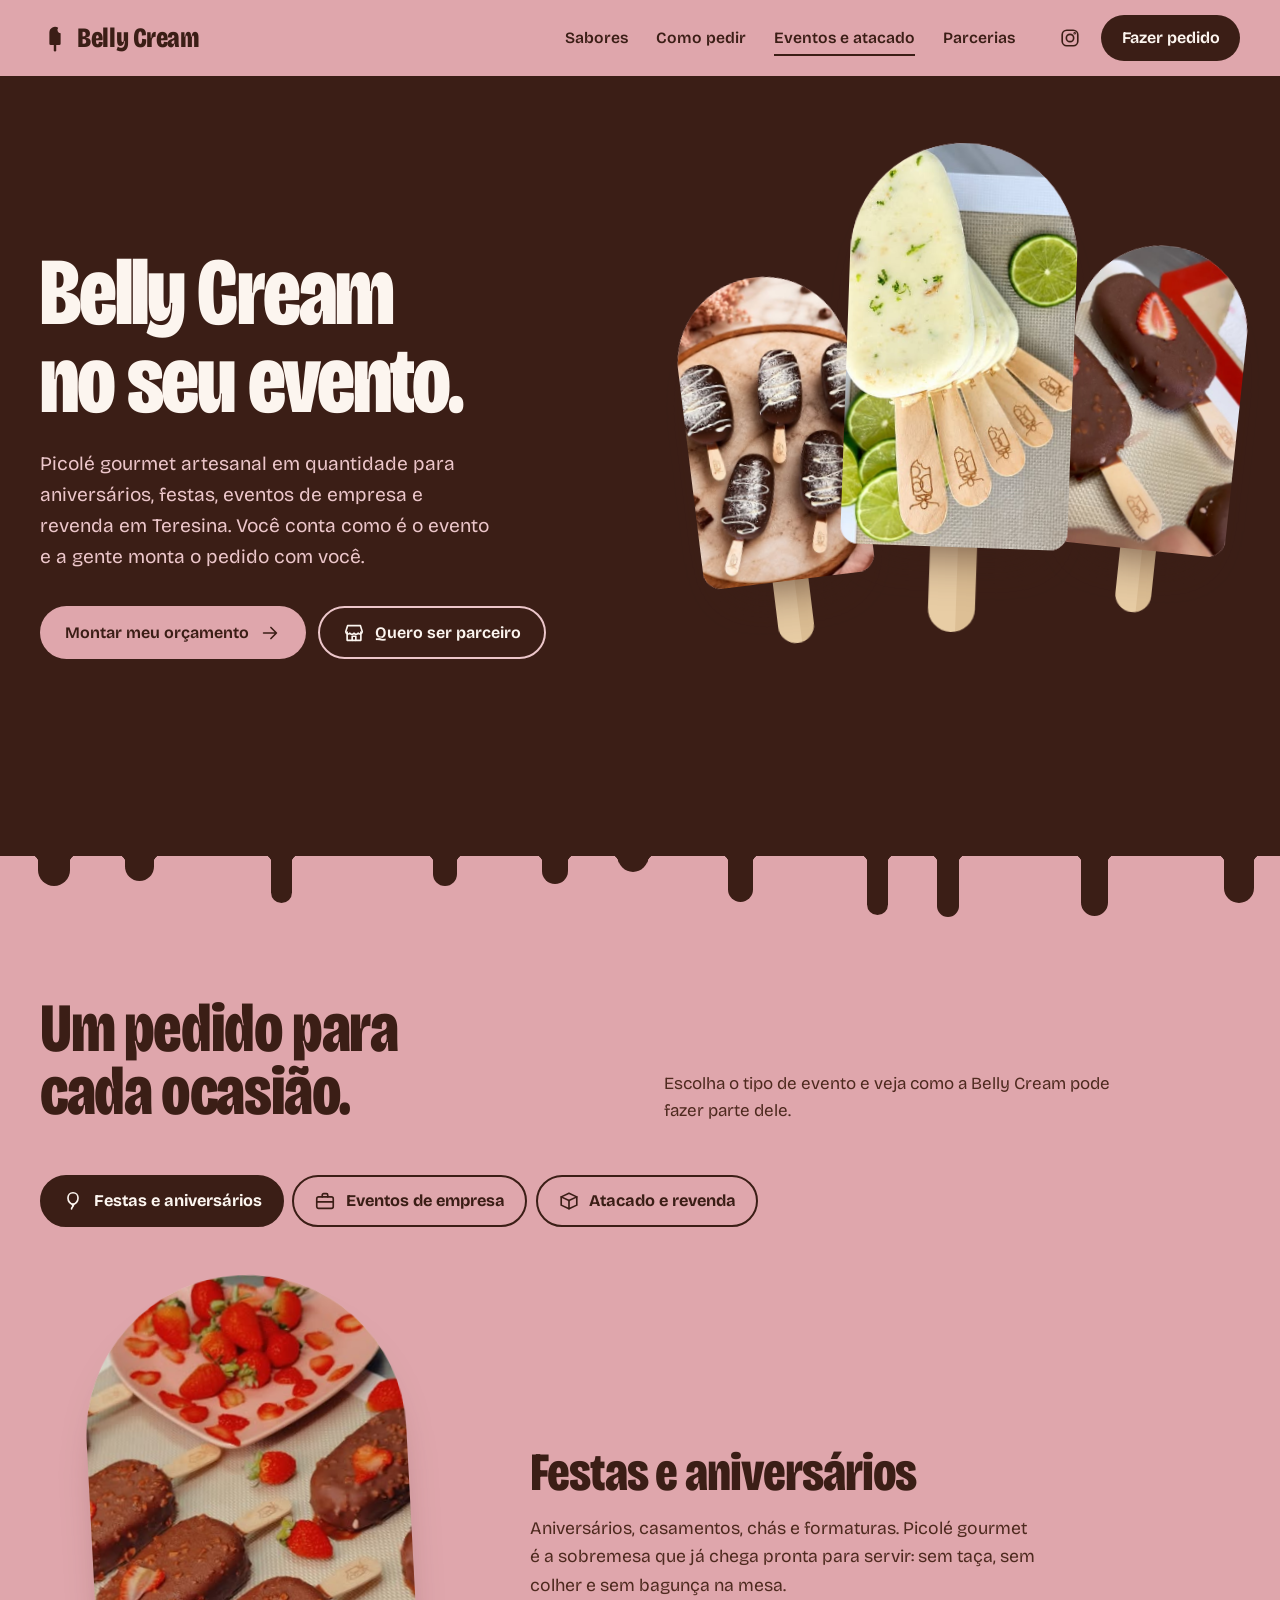
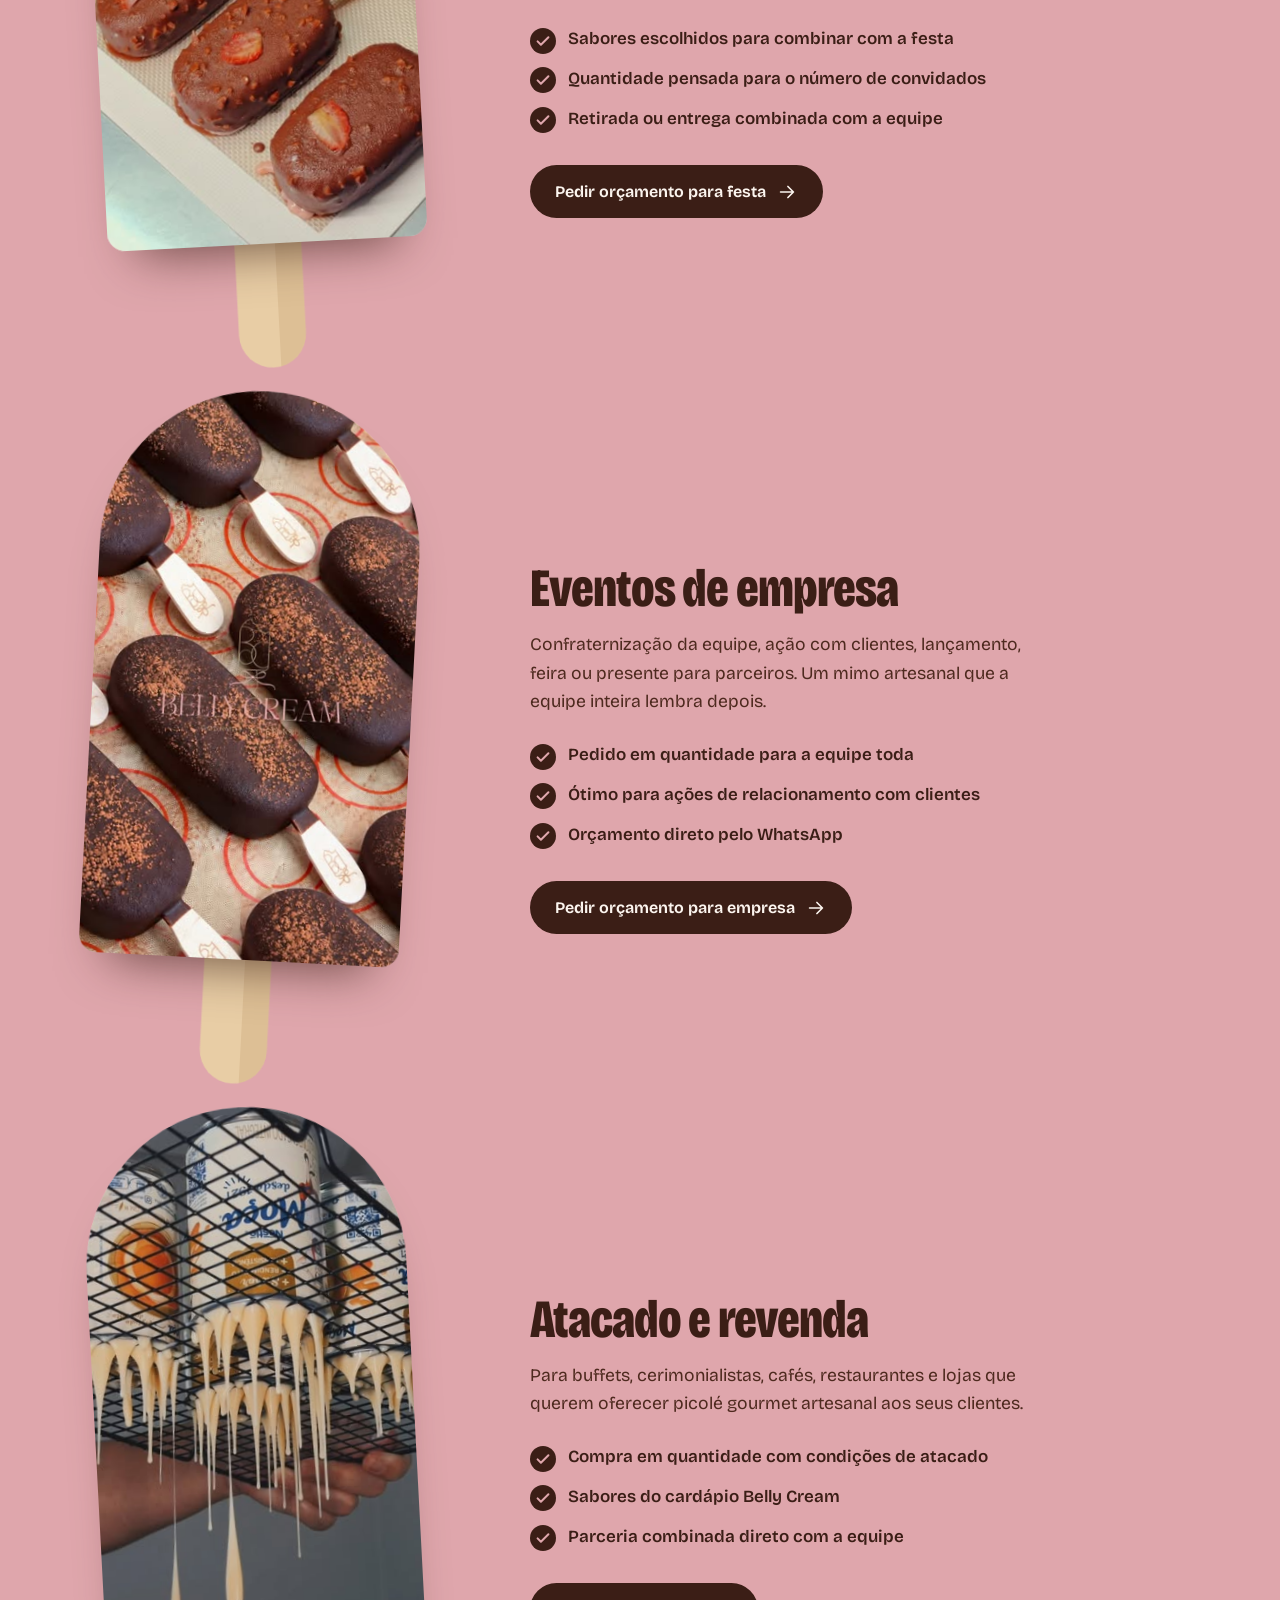
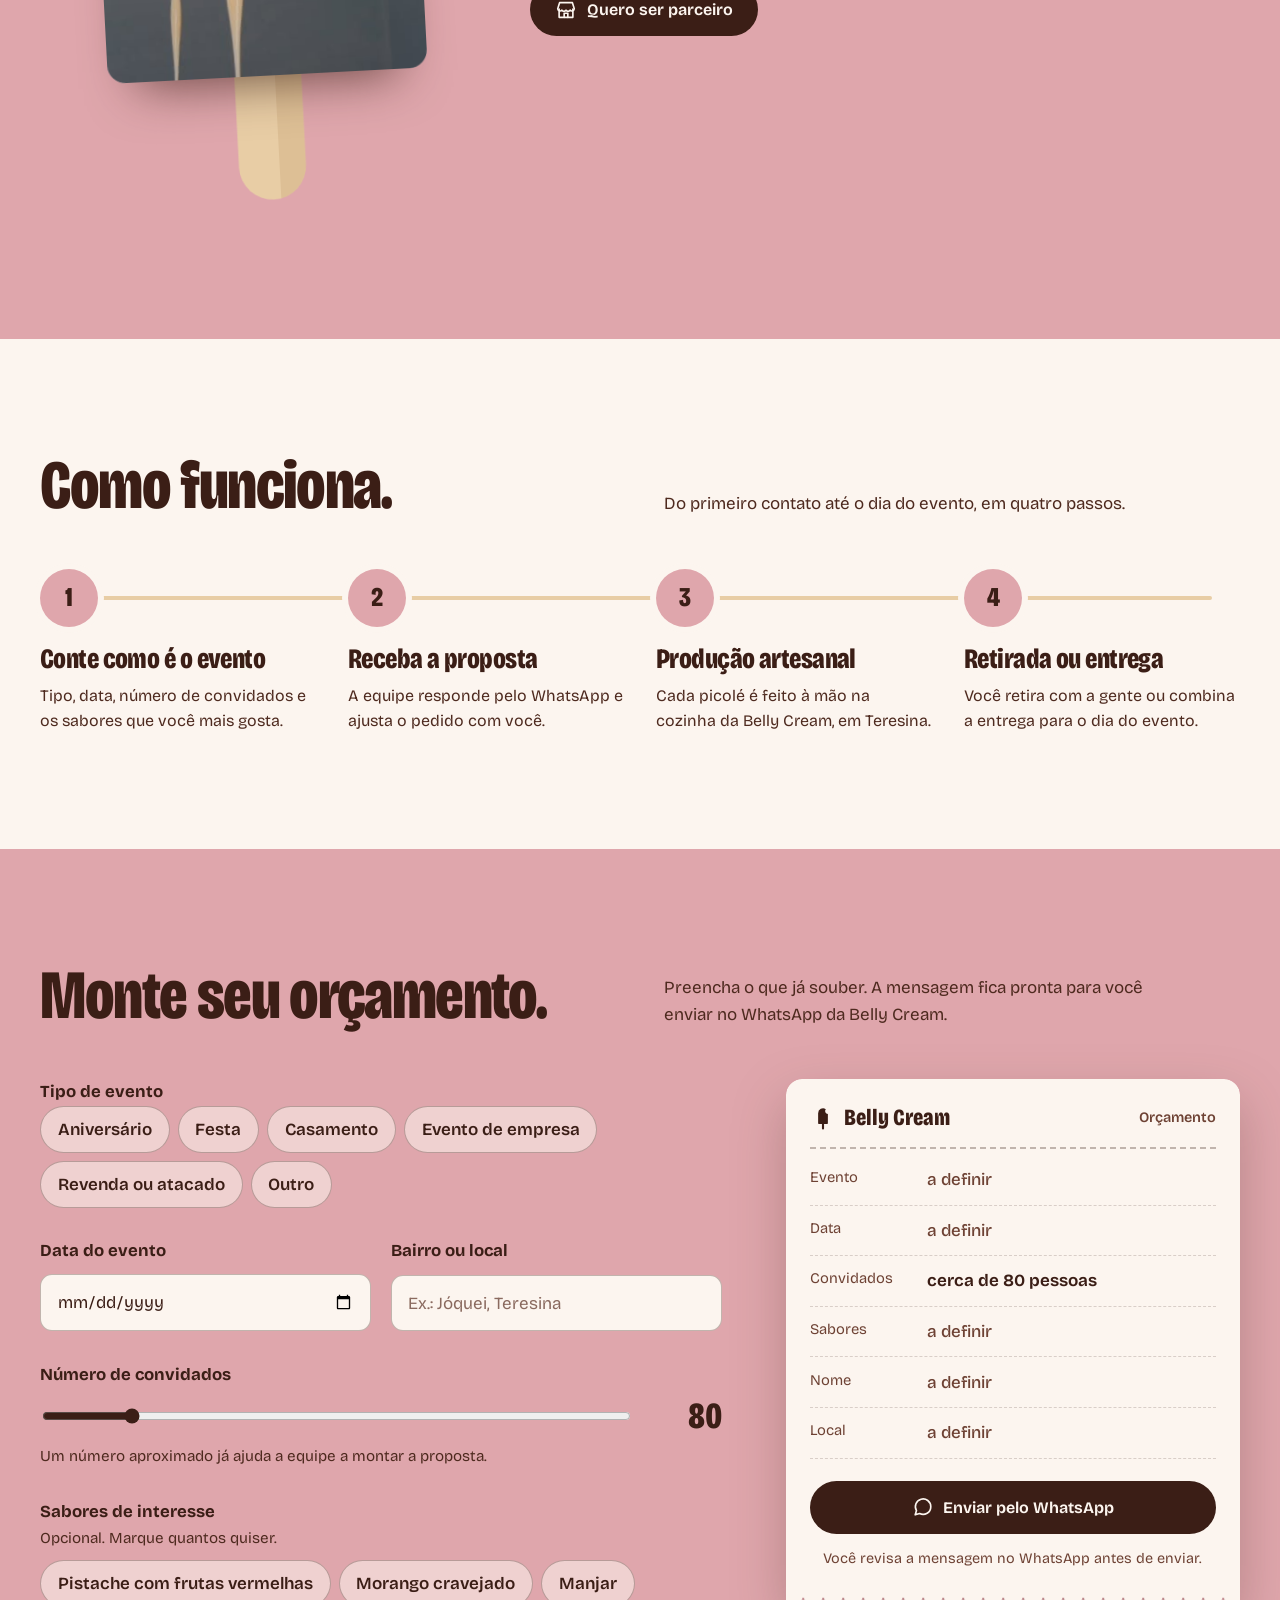
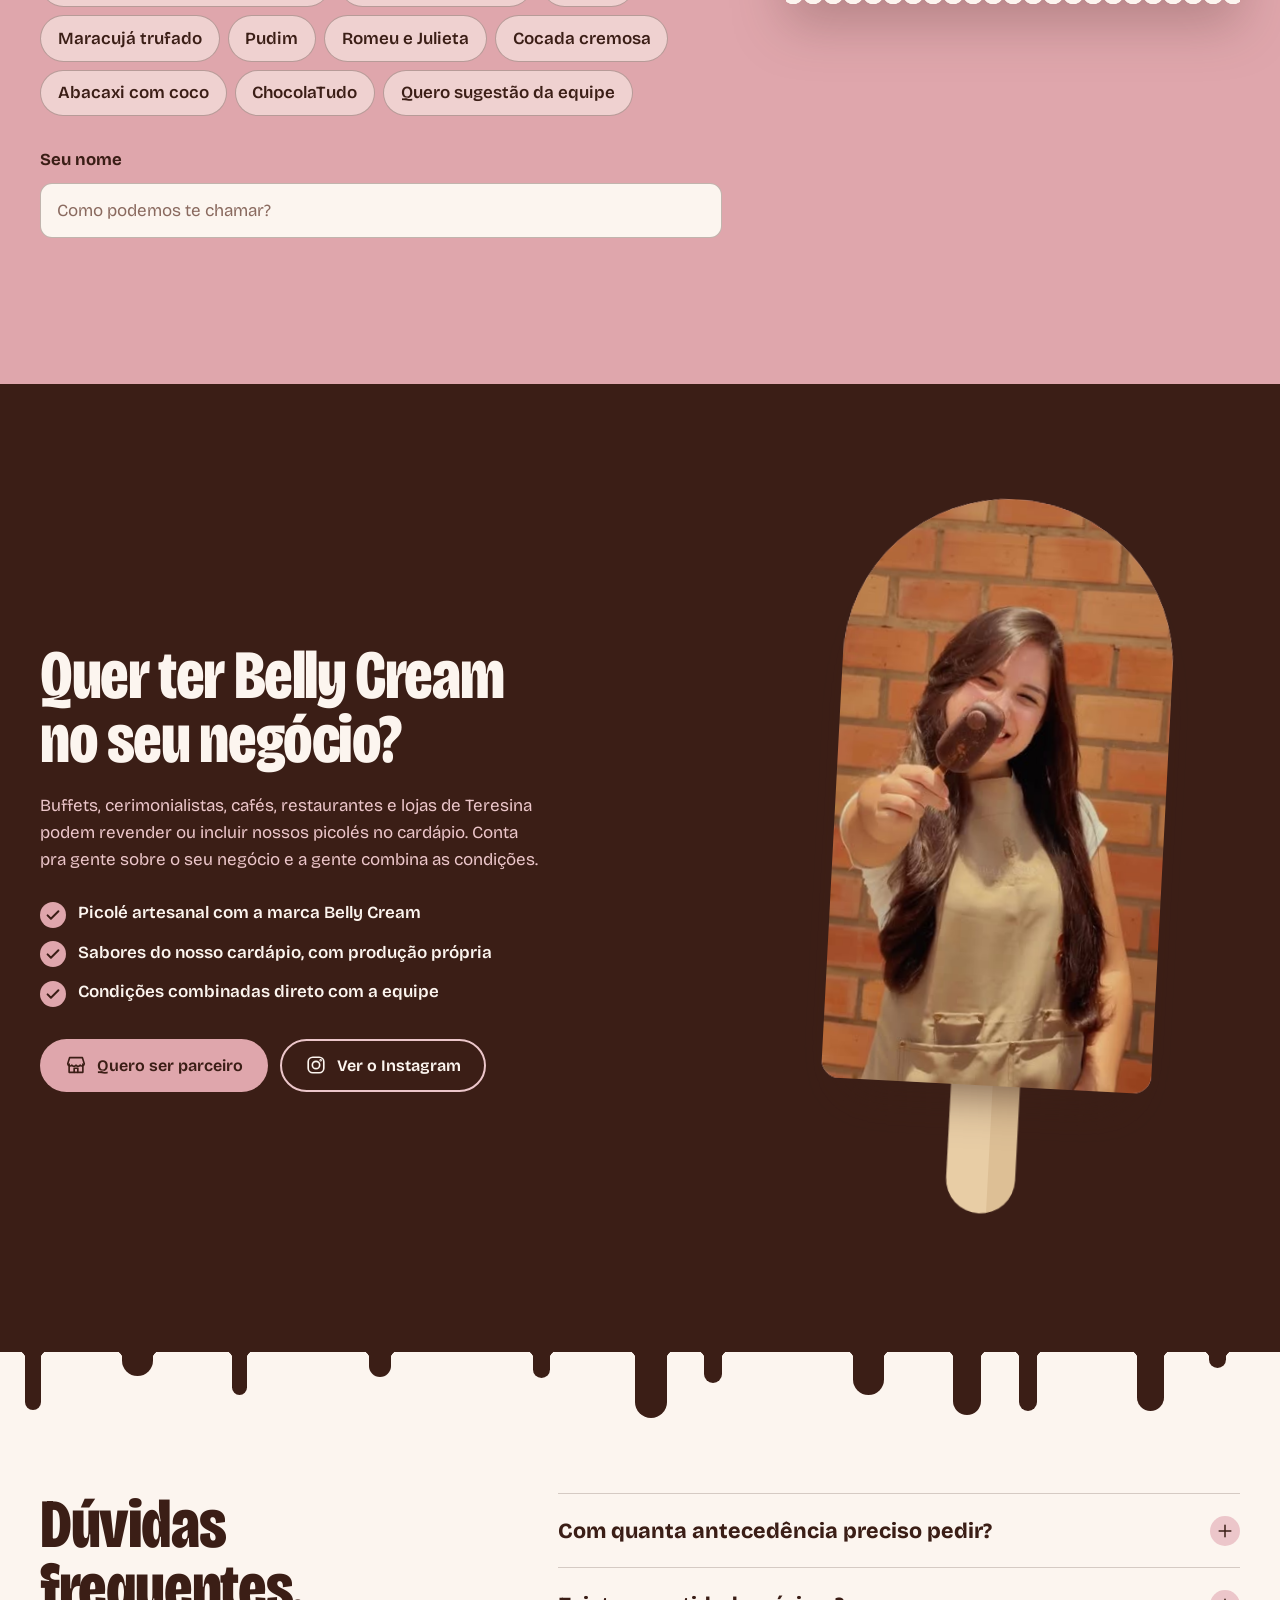
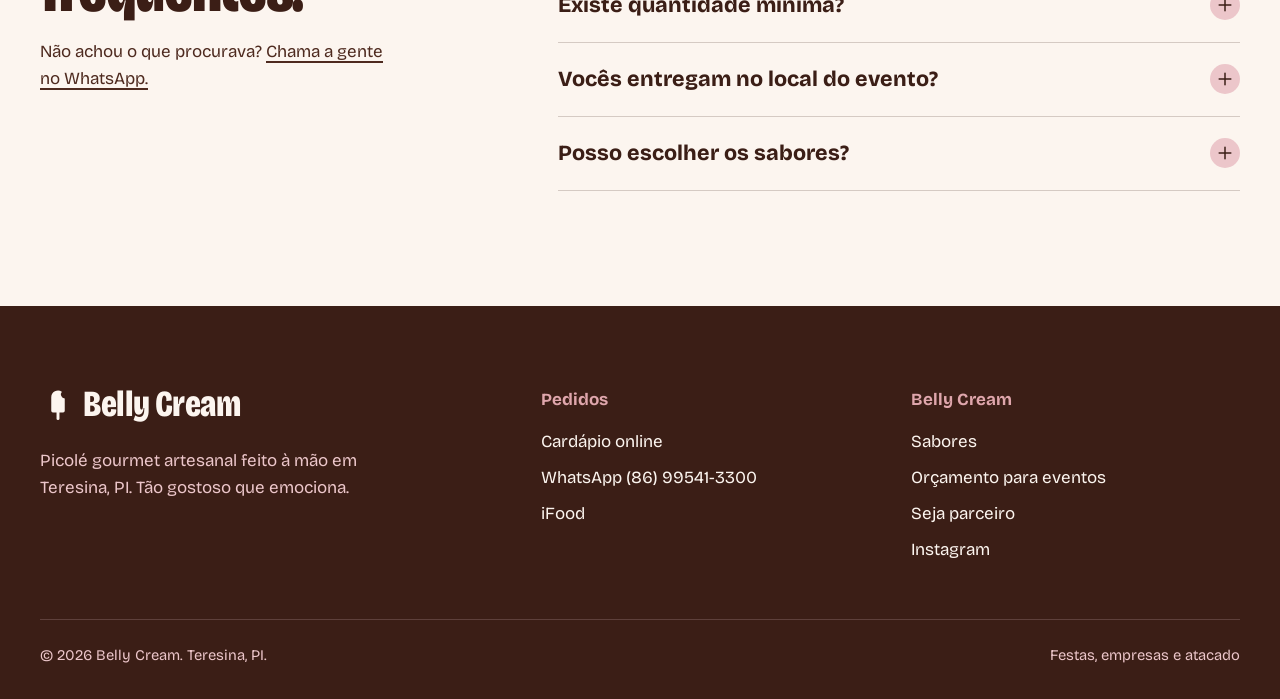
==== commit 5202c79b: "Troca a foto da convidada no evento por fotos de produto A foto saiu do site a pedido do Israel: na " ====
--- a/eventos-e-atacado.html
+++ b/eventos-e-atacado.html
@@ -23,7 +23,7 @@
 THESIS: a página que transforma o picolé do dia a dia em pedido de evento; recusa o formulário frio de orçamento e entrega uma comanda que se preenche enquanto a pessoa escolhe.
 OWN-WORLD: mesmo mundo da home, invertido: abre no chocolate e pinga no rosé; janelas em forma de picolé, comanda com borda recortada.
 STORY: quem organiza festa, empresa ou revenda entende que a Belly Cream atende em quantidade, monta o orçamento e envia pelo WhatsApp; parceiros têm o próprio botão.
-FIRST VIEWPORT: título grande em leite sobre chocolate, botões de orçamento e parceria; à direita a foto real "tinha Belly Cream no seu evento" em destaque.
+FIRST VIEWPORT: título grande em leite sobre chocolate, botões de orçamento e parceria; à direita três fotos reais em formato de picolé, com o leque de picolés de limão no centro.
 FORM: comanda viva ligada ao WhatsApp, abas por tipo de evento.
 -->
 <svg width="0" height="0" style="position:absolute" aria-hidden="true" focusable="false">
@@ -72,7 +72,7 @@
           <div class="janela-mover" data-d="0.7" style="--r:-7deg"><div class="janela-foto"><img src="assets/fotos/ig-2026-09-01.jpg" alt="Bandeja de picolés de chocolate decorados com fios de chocolate branco" width="361" height="640"></div></div>
         </figure>
         <figure class="janela" style="--w:41%;--x:29%;--y:0%;--z:2">
-          <div class="janela-mover" data-d="1.2" style="--r:2deg"><div class="janela-foto"><img src="assets/fotos/ig-2026-09-23.jpg" alt="Convidada sorrindo com uma caixa de picolés Belly Cream em um evento" width="360" height="640"></div></div>
+          <div class="janela-mover" data-d="1.2" style="--r:2deg"><div class="janela-foto"><img src="assets/fotos/ig-2026-10-01.jpg" alt="Picolés de limão com raspas da fruta, em leque, com a marca Belly Cream nos palitos" width="361" height="640"></div></div>
         </figure>
         <figure class="janela" style="--w:31%;--x:69%;--y:16%;--atraso:.24s">
           <div class="janela-mover" data-d="0.9" style="--r:6deg"><div class="janela-foto"><img src="assets/fotos/ig-2026-08-26.jpg" alt="Picolé de chocolate decorado com morango" width="360" height="640"></div></div>
--- a/assets/estilo.css
+++ b/assets/estilo.css
@@ -111,7 +111,8 @@
   background: linear-gradient(90deg, var(--madeira) 0 60%, #DDBF95 60%);
   border-radius: 0 0 999px 999px;
 }
-.janela-solta { position: relative; width: min(var(--w, 340px), 100%); margin-inline: auto; padding-bottom: 18%; }
+.janela-solta { position: relative; width: min(var(--w, 340px), 100%); margin-inline: auto; }
+.janela-solta::after { content: ""; display: block; aspect-ratio: 1 / .46; }
 html.js .janela { animation: subir 1.2s var(--ease) both; animation-delay: var(--atraso, 0s); }
 @keyframes subir { from { transform: translateY(46px); } to { transform: none; } }
 
@@ -391,10 +392,18 @@
   .menu a:last-child { display: none; }
 }
 @media (max-width: 560px) {
-  .vitrine { grid-template-columns: minmax(0, 1fr); justify-items: center; text-align: center; }
-  .vitrine-info p { margin-inline: auto; }
+  .vitrine { grid-template-columns: 92px minmax(0, 1fr); align-items: start; gap: 1rem; padding: 1.4rem 1.1rem; }
+  .picole { width: 92px; margin-top: .4rem; }
+  .vitrine-info h3 { font-size: 1.55rem; }
+  .vitrine-info p { margin-top: .6rem; font-size: .95rem; line-height: 1.5; min-height: 9em; }
+  .selo { margin-top: .5rem; }
+  .vitrine-info .botao { margin-top: 1rem; min-height: 44px; padding: .6rem 1.1rem; font-size: .95rem; }
+  .vitrine-info .botao .ic { display: none; }
   .campos-duplos { grid-template-columns: minmax(0, 1fr); }
-  .passos { grid-template-columns: minmax(0, 1fr); }
+  .passos { gap: 2.25rem 1rem; }
+  .passo-num { width: 48px; height: 48px; font-size: 1.4rem; }
+  .passo h3 { margin-top: 1rem; font-size: 1.3rem; }
+  .passo p { font-size: .95rem; }
   .canal a { padding-inline: .25rem; }
   .canal-seta { width: 46px; height: 46px; }
   .hero .botoes .botao, .hero-escuro .botoes .botao { flex: 1 1 100%; justify-content: center; }
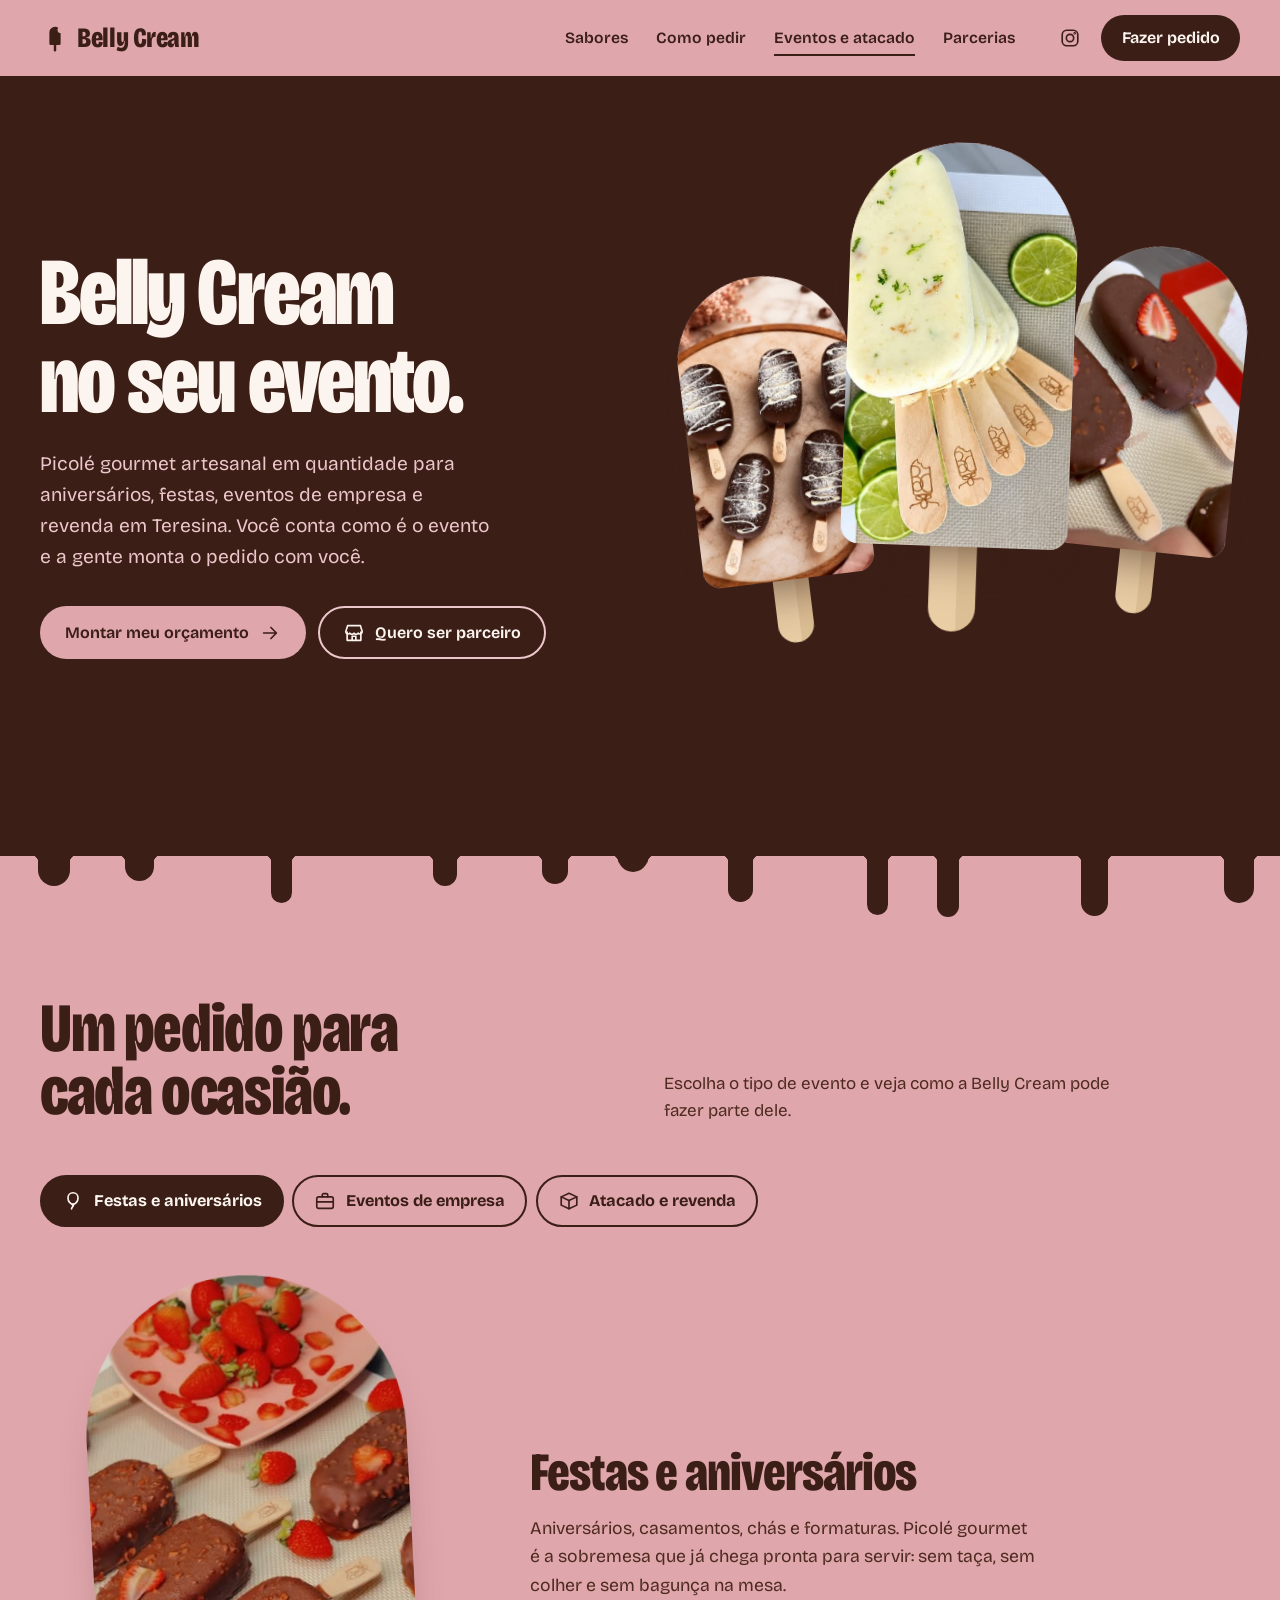
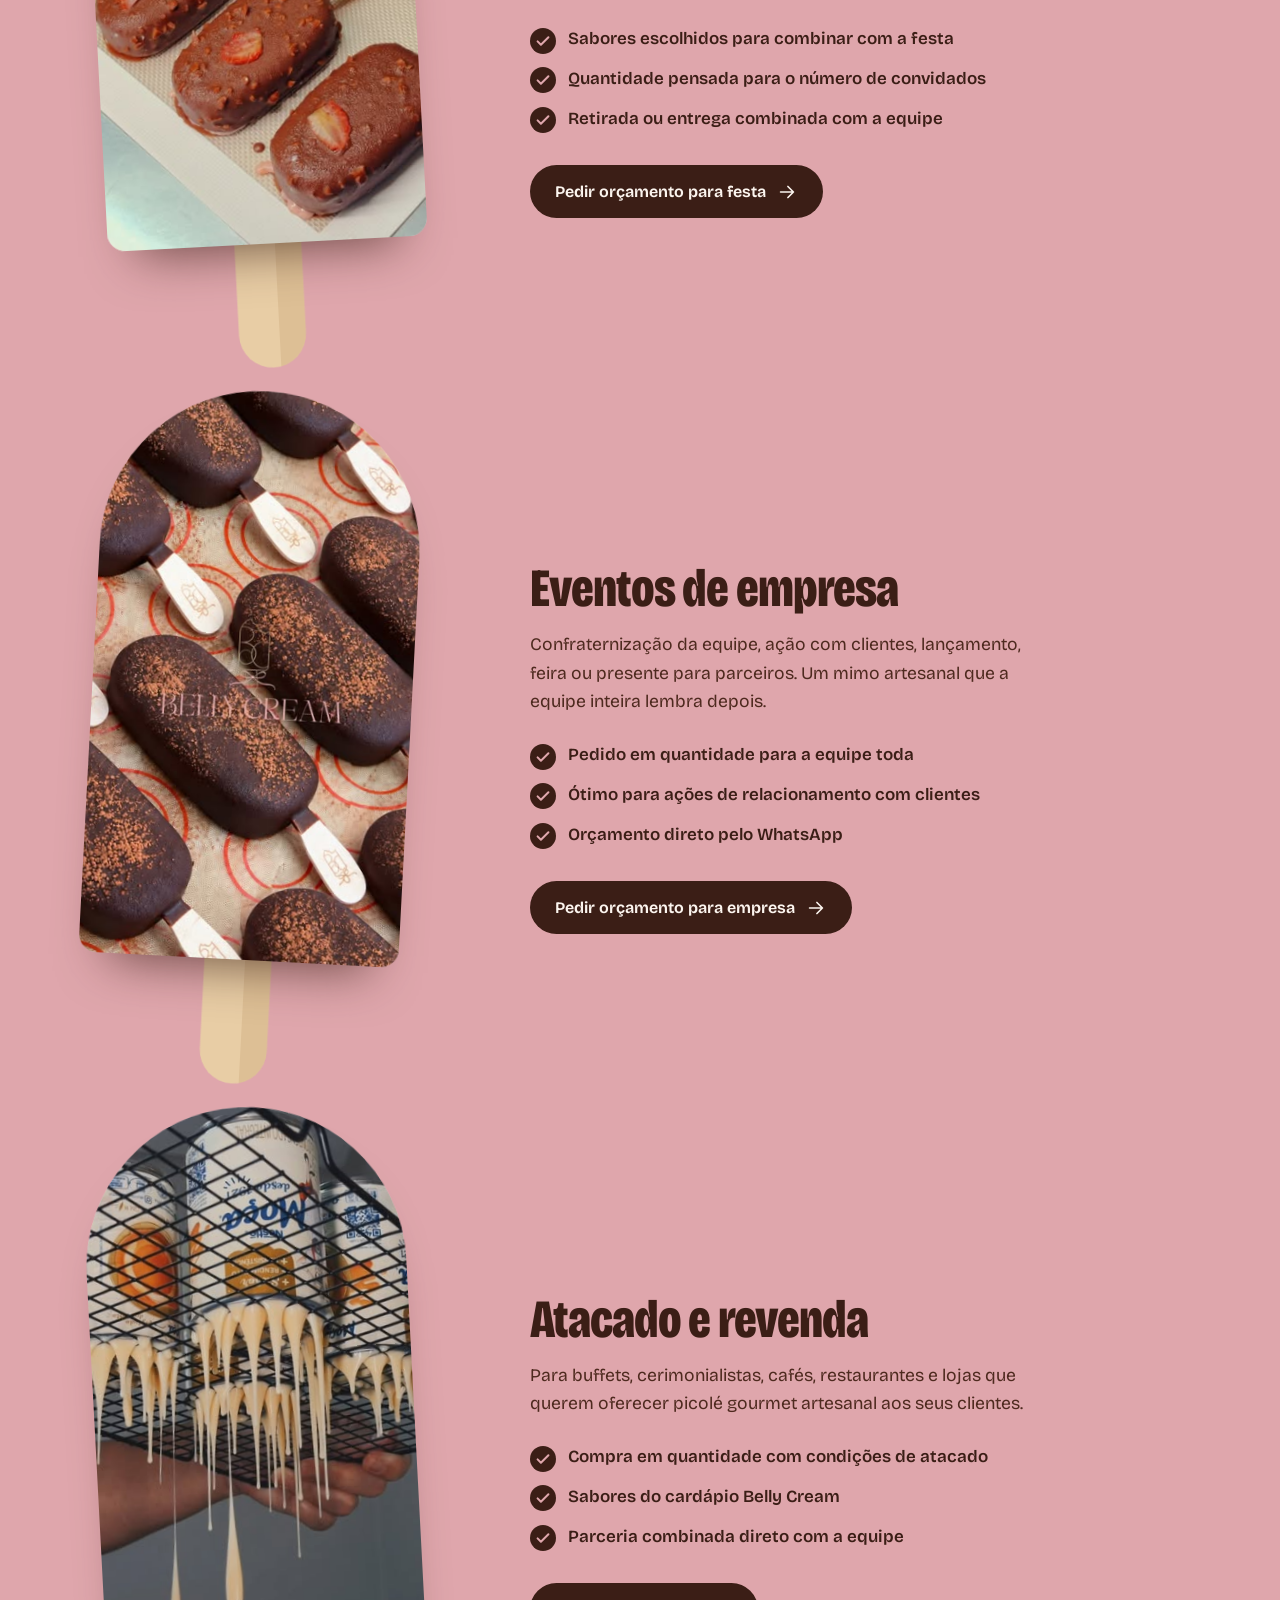
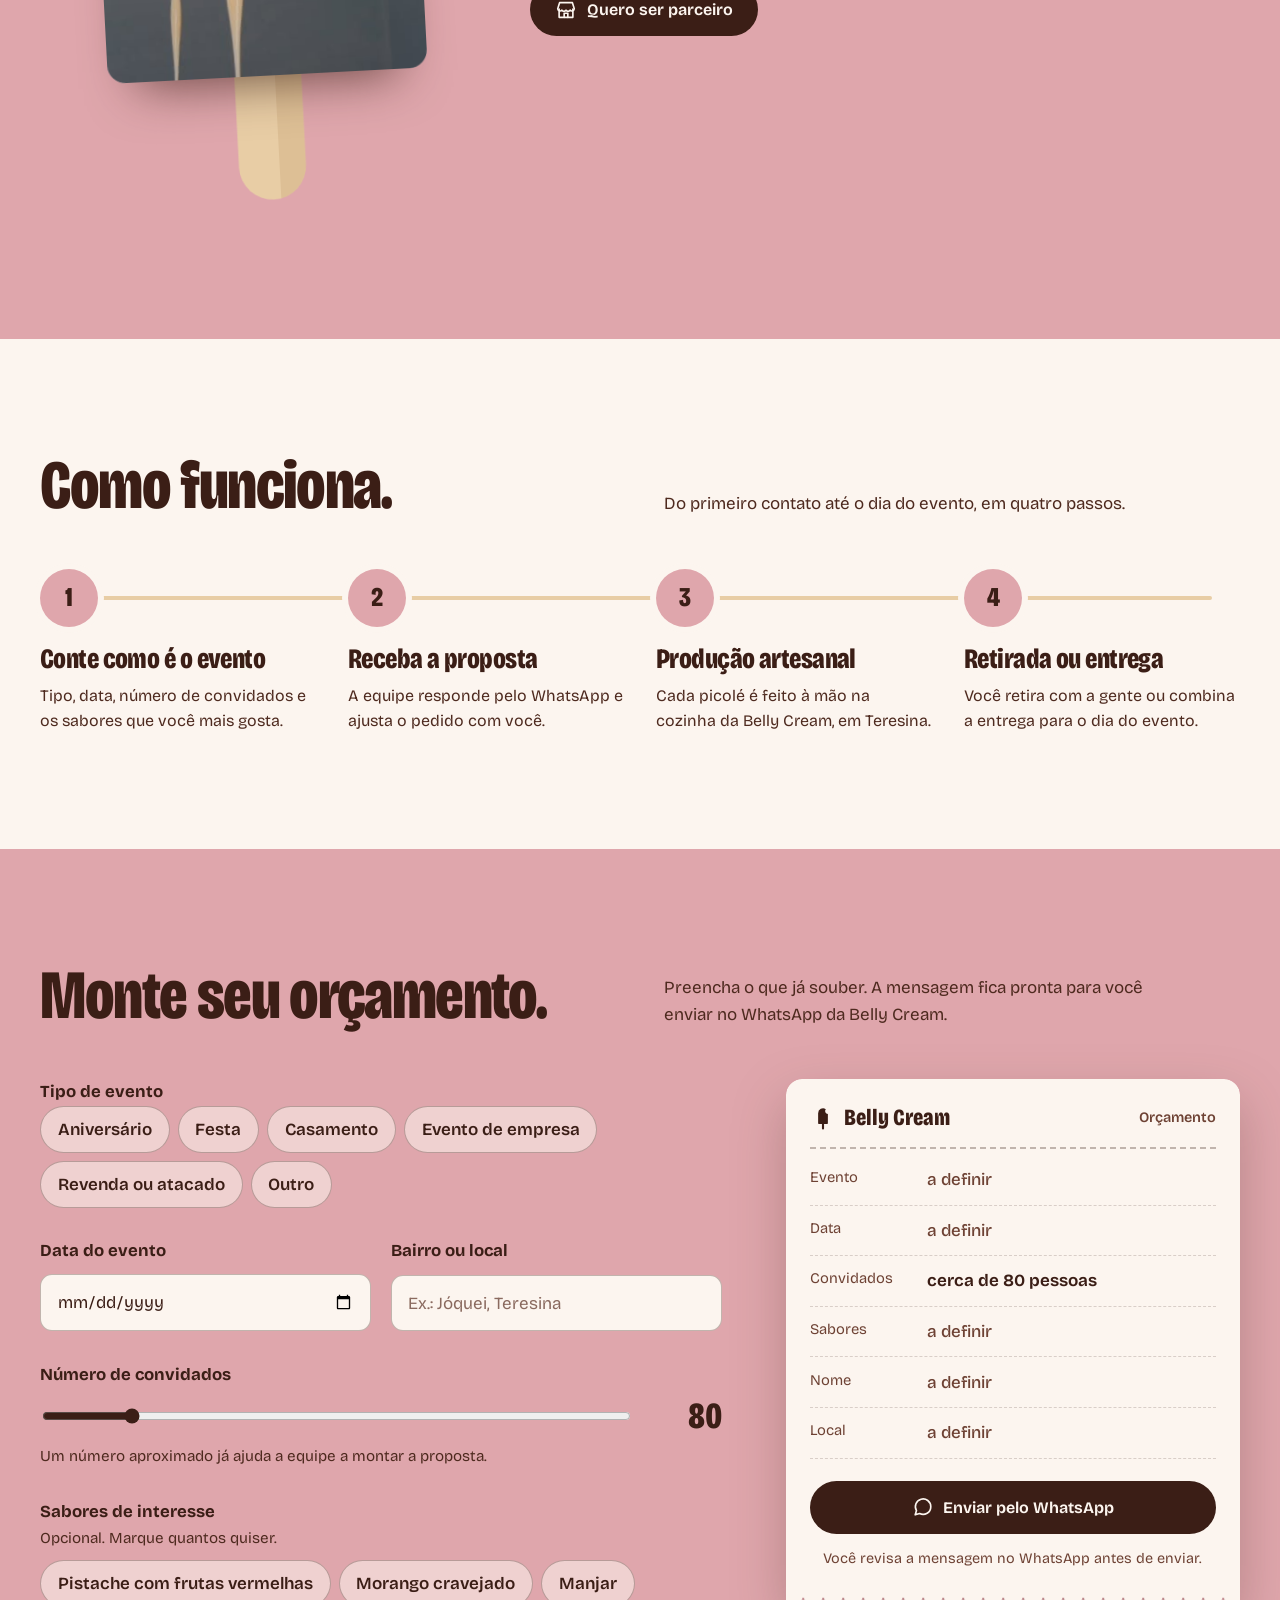
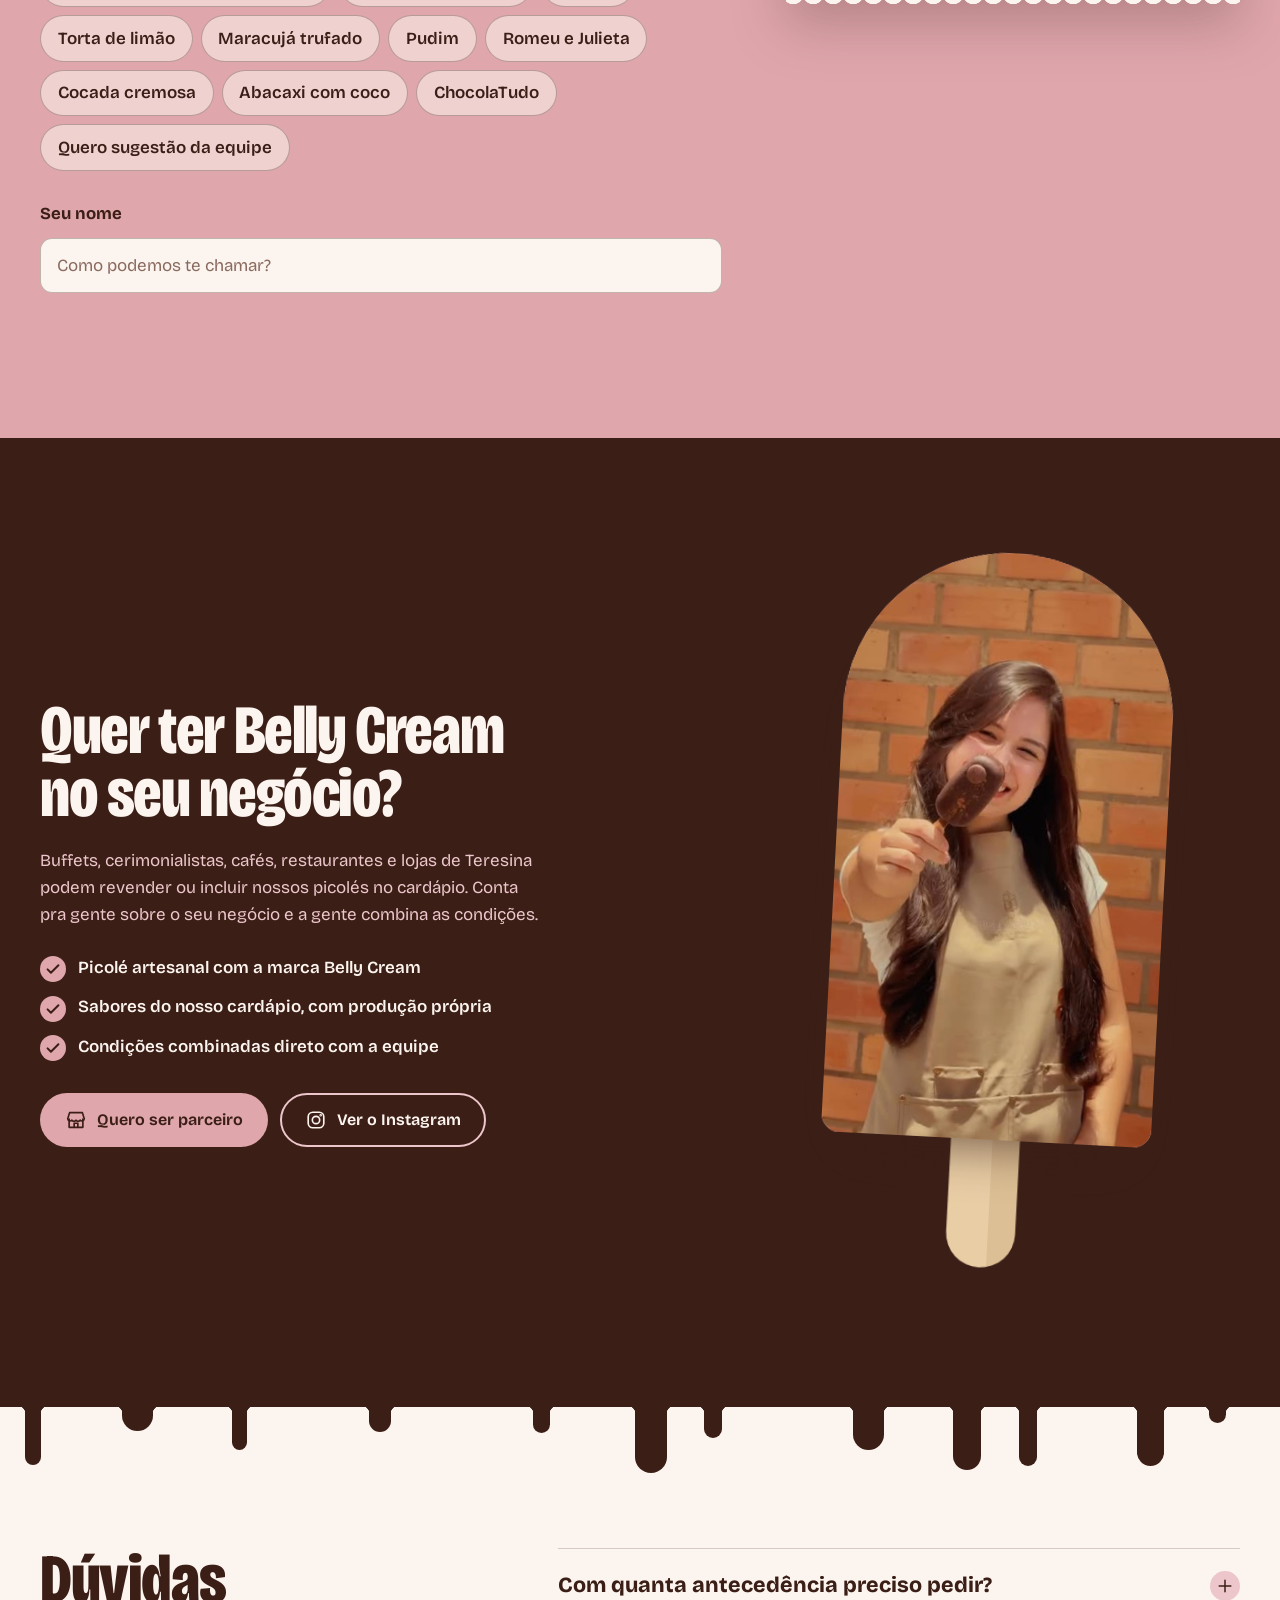
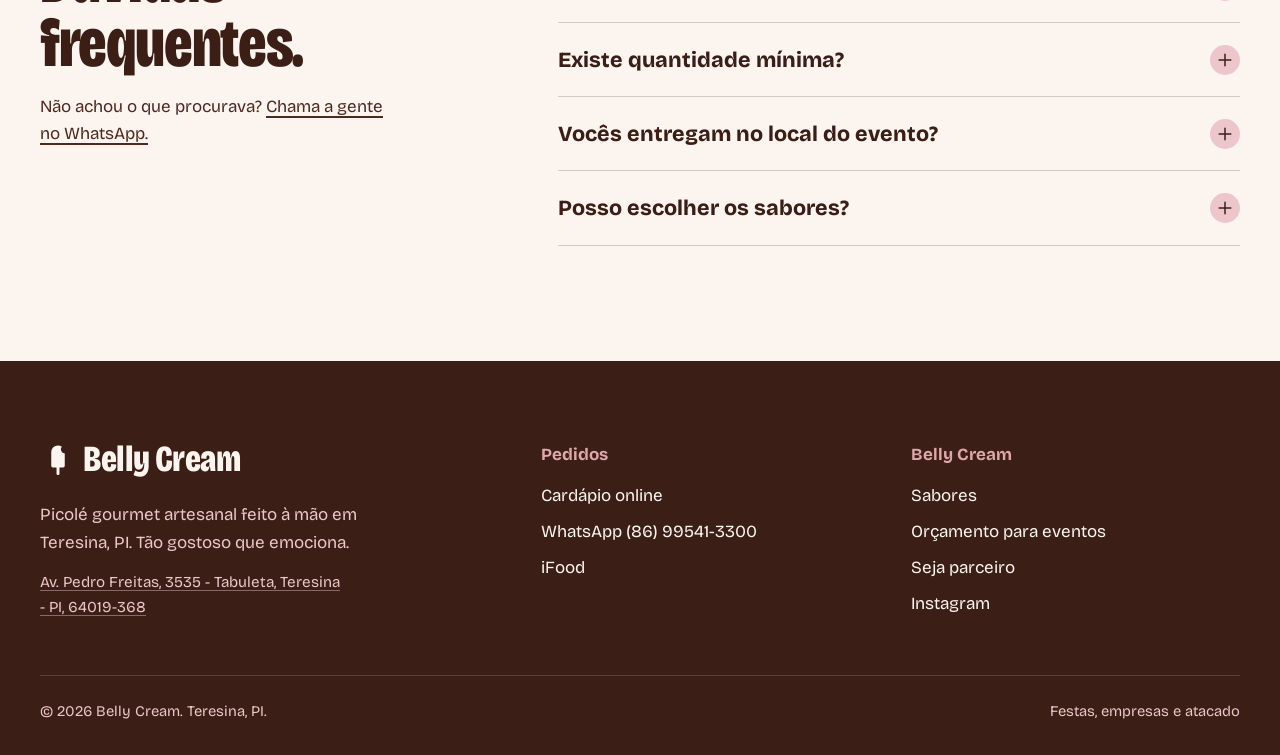
==== commit a354a63f: "Atualiza sabores pelo cardápio de 07/10 e põe o endereço do Google no rodapé Entra a Torta de limão " ====
--- a/eventos-e-atacado.html
+++ b/eventos-e-atacado.html
@@ -210,6 +210,7 @@
               <label class="opcao"><input type="checkbox" name="sabores" value="Pistache com frutas vermelhas"><span>Pistache com frutas vermelhas</span></label>
               <label class="opcao"><input type="checkbox" name="sabores" value="Morango cravejado"><span>Morango cravejado</span></label>
               <label class="opcao"><input type="checkbox" name="sabores" value="Manjar"><span>Manjar</span></label>
+              <label class="opcao"><input type="checkbox" name="sabores" value="Torta de limão"><span>Torta de limão</span></label>
               <label class="opcao"><input type="checkbox" name="sabores" value="Maracujá trufado"><span>Maracujá trufado</span></label>
               <label class="opcao"><input type="checkbox" name="sabores" value="Pudim"><span>Pudim</span></label>
               <label class="opcao"><input type="checkbox" name="sabores" value="Romeu e Julieta"><span>Romeu e Julieta</span></label>
@@ -302,6 +303,7 @@
       <div>
         <a class="marca" href="index.html"><svg aria-hidden="true"><use href="#i-picole"/></svg>Belly Cream</a>
         <p class="rodape-sobre">Picolé gourmet artesanal feito à mão em Teresina, PI. Tão gostoso que emociona.</p>
+        <p class="rodape-endereco"><a href="https://www.google.com/maps?cid=372220466275212016" target="_blank" rel="noopener">Av. Pedro Freitas, 3535 - Tabuleta, Teresina - PI, 64019-368</a></p>
       </div>
       <div>
         <p class="rodape-titulo">Pedidos</p>
--- a/assets/estilo.css
+++ b/assets/estilo.css
@@ -237,6 +237,9 @@
 .rodape .marca { font-size: 2.3rem; color: var(--leite); }
 .rodape .marca svg { width: 36px; height: 36px; }
 .rodape-sobre { margin-top: 1rem; max-width: 30ch; color: var(--rose-claro); }
+.rodape-endereco { margin-top: .9rem; max-width: 30ch; font-size: .95rem; color: var(--rose-claro); }
+.rodape-endereco a { text-decoration: underline; text-decoration-color: rgba(236, 198, 202, .45); }
+.rodape-endereco a:hover { text-decoration-color: currentColor; }
 .rodape-titulo { margin-bottom: .9rem; font-weight: 700; color: var(--rose); }
 .rodape ul { list-style: none; margin: 0; padding: 0; display: grid; gap: .55rem; }
 .rodape ul a { text-decoration: none; }
@@ -397,7 +400,7 @@
   .vitrine-info h3 { font-size: 1.55rem; }
   .vitrine-info p { margin-top: .6rem; font-size: .95rem; line-height: 1.5; min-height: 9em; }
   .selo { margin-top: .5rem; }
-  .vitrine-info .botao { margin-top: 1rem; min-height: 44px; padding: .6rem 1.1rem; font-size: .95rem; }
+  .vitrine-info .botao { margin-top: 1rem; min-height: 44px; padding: .6rem .9rem; font-size: .92rem; white-space: nowrap; }
   .vitrine-info .botao .ic { display: none; }
   .campos-duplos { grid-template-columns: minmax(0, 1fr); }
   .passos { gap: 2.25rem 1rem; }
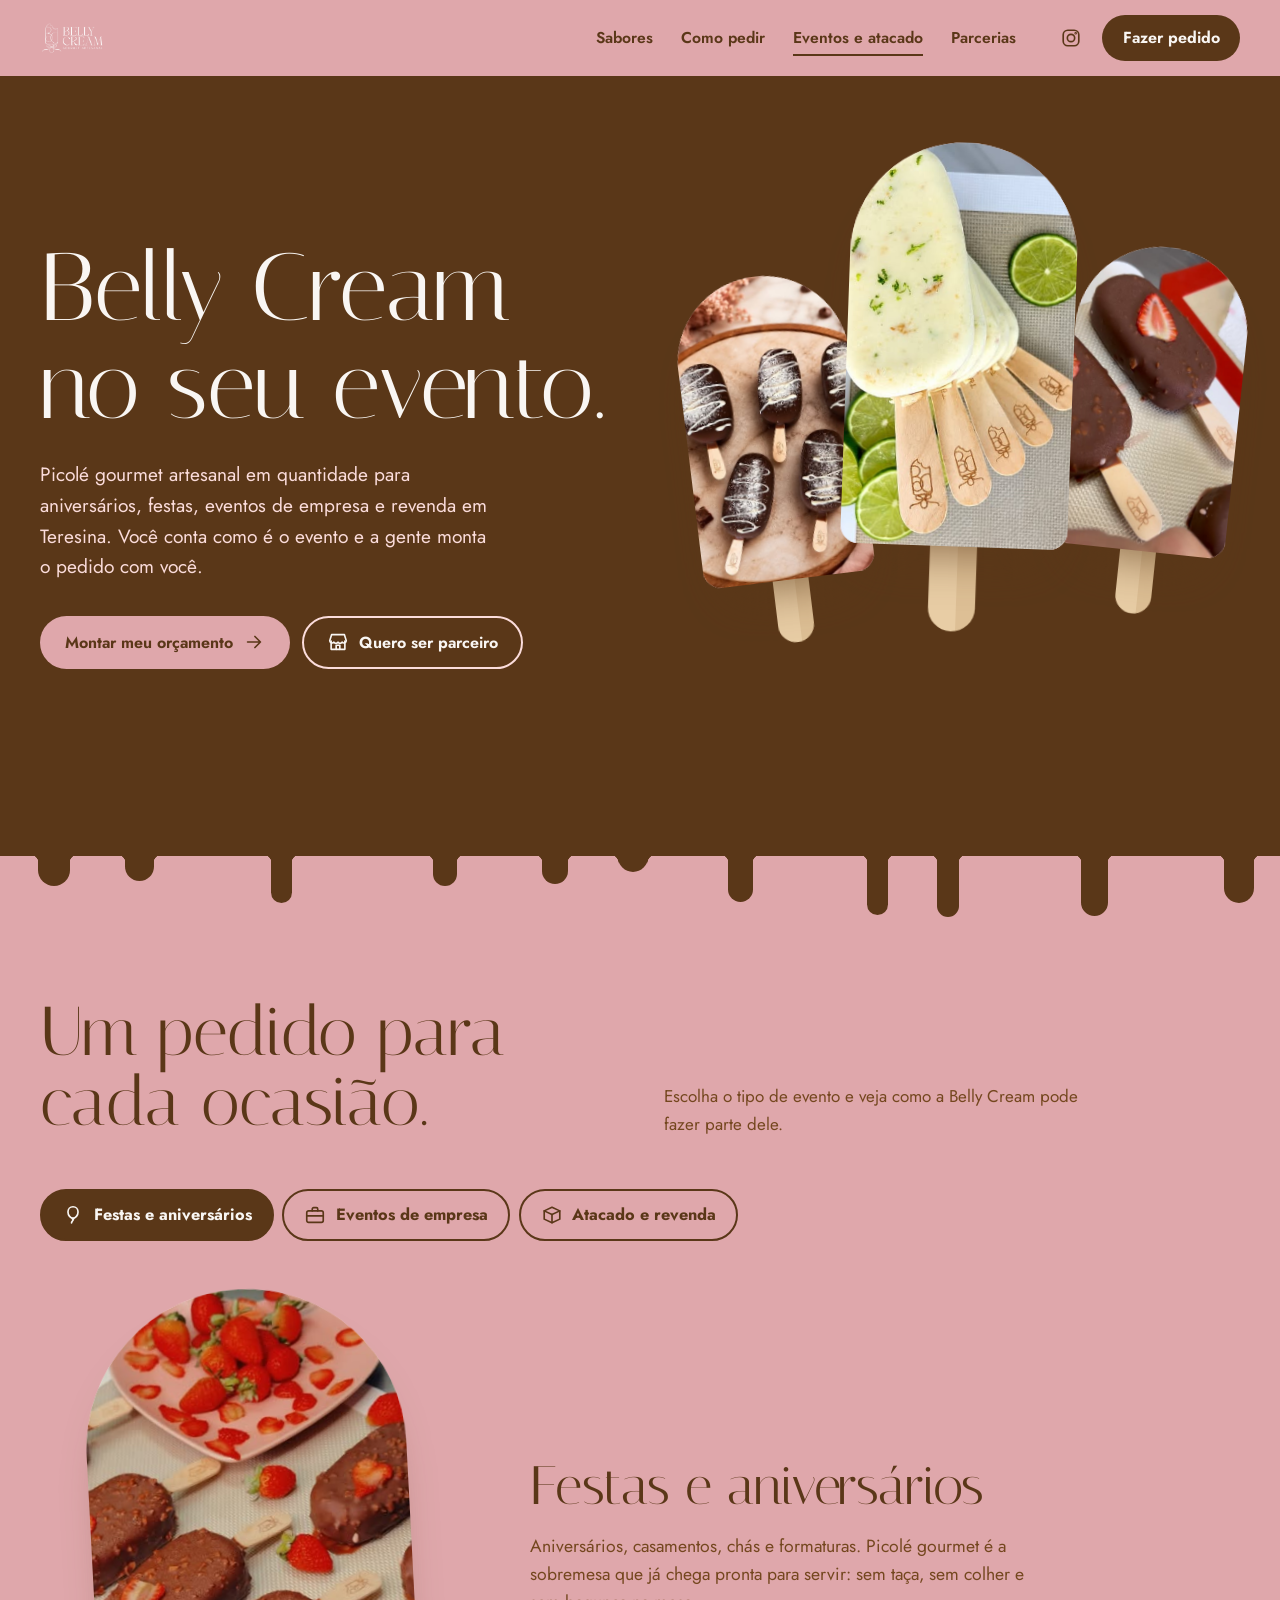
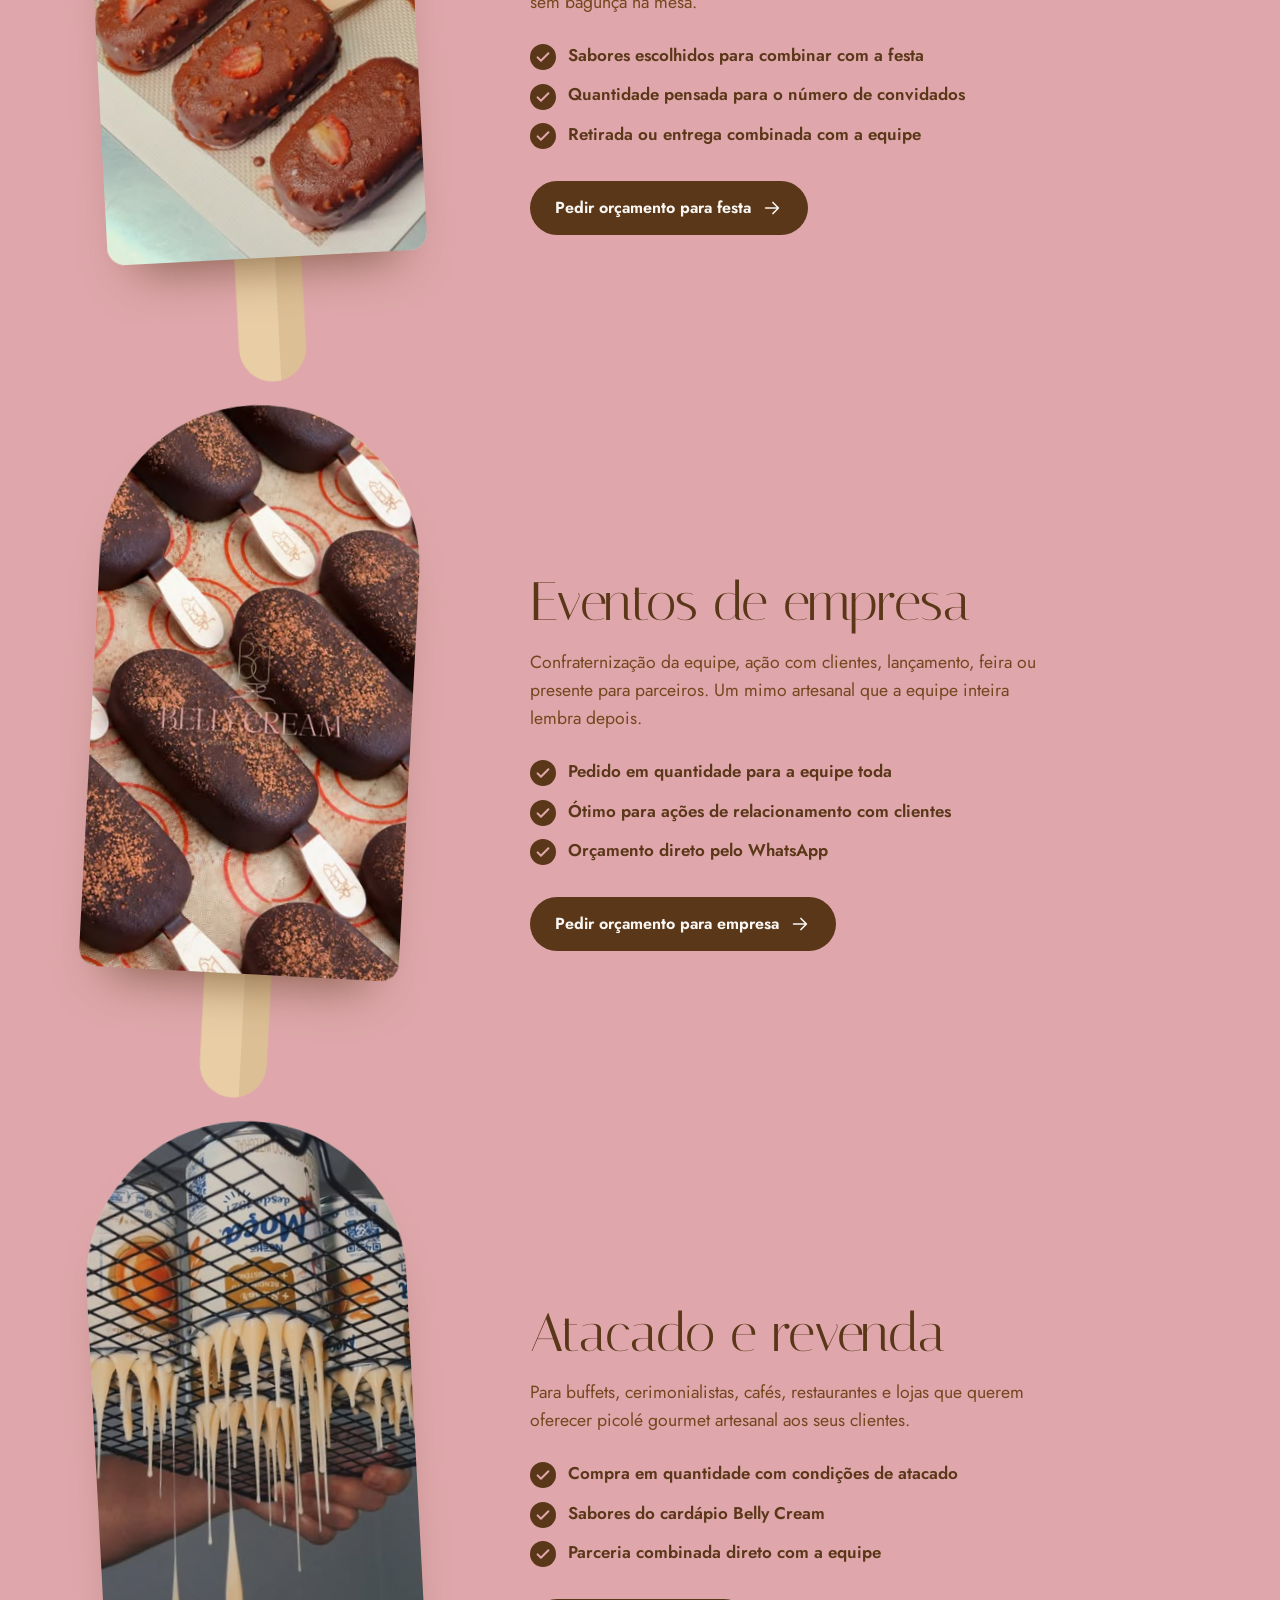
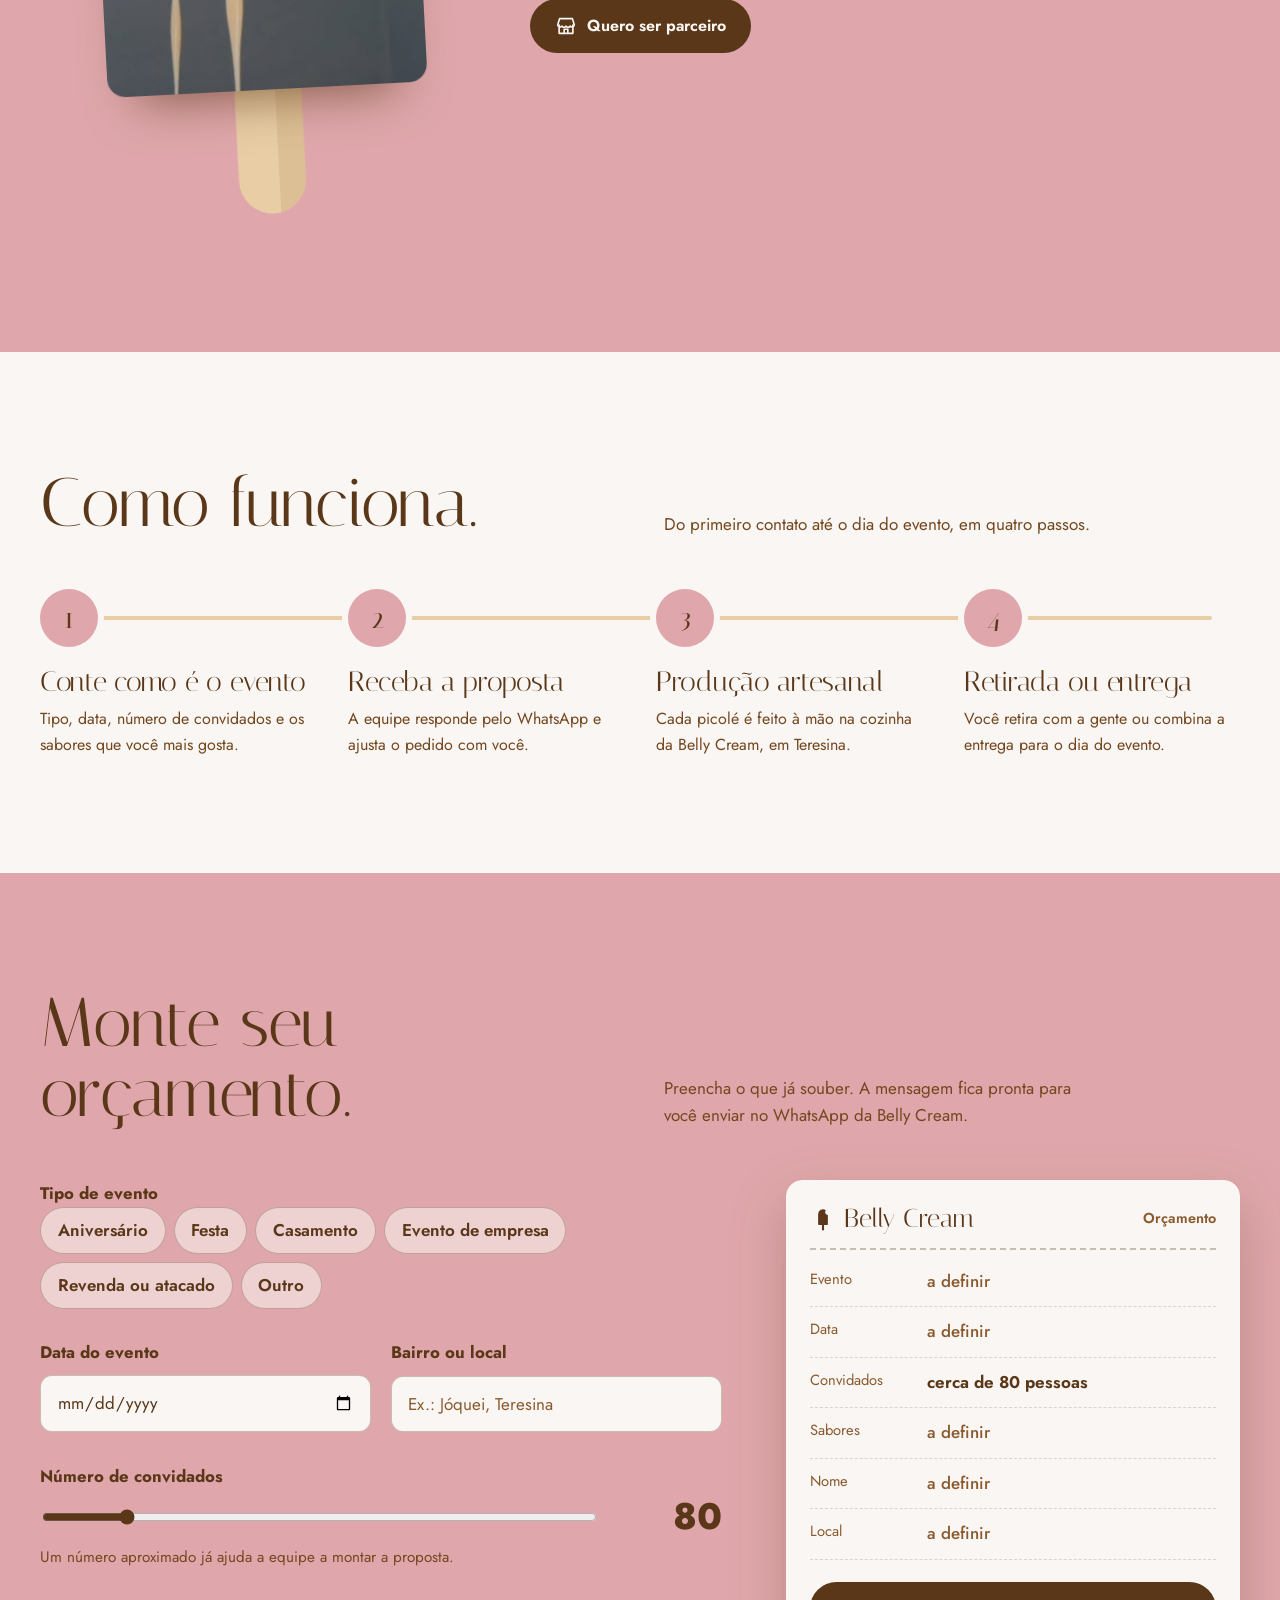
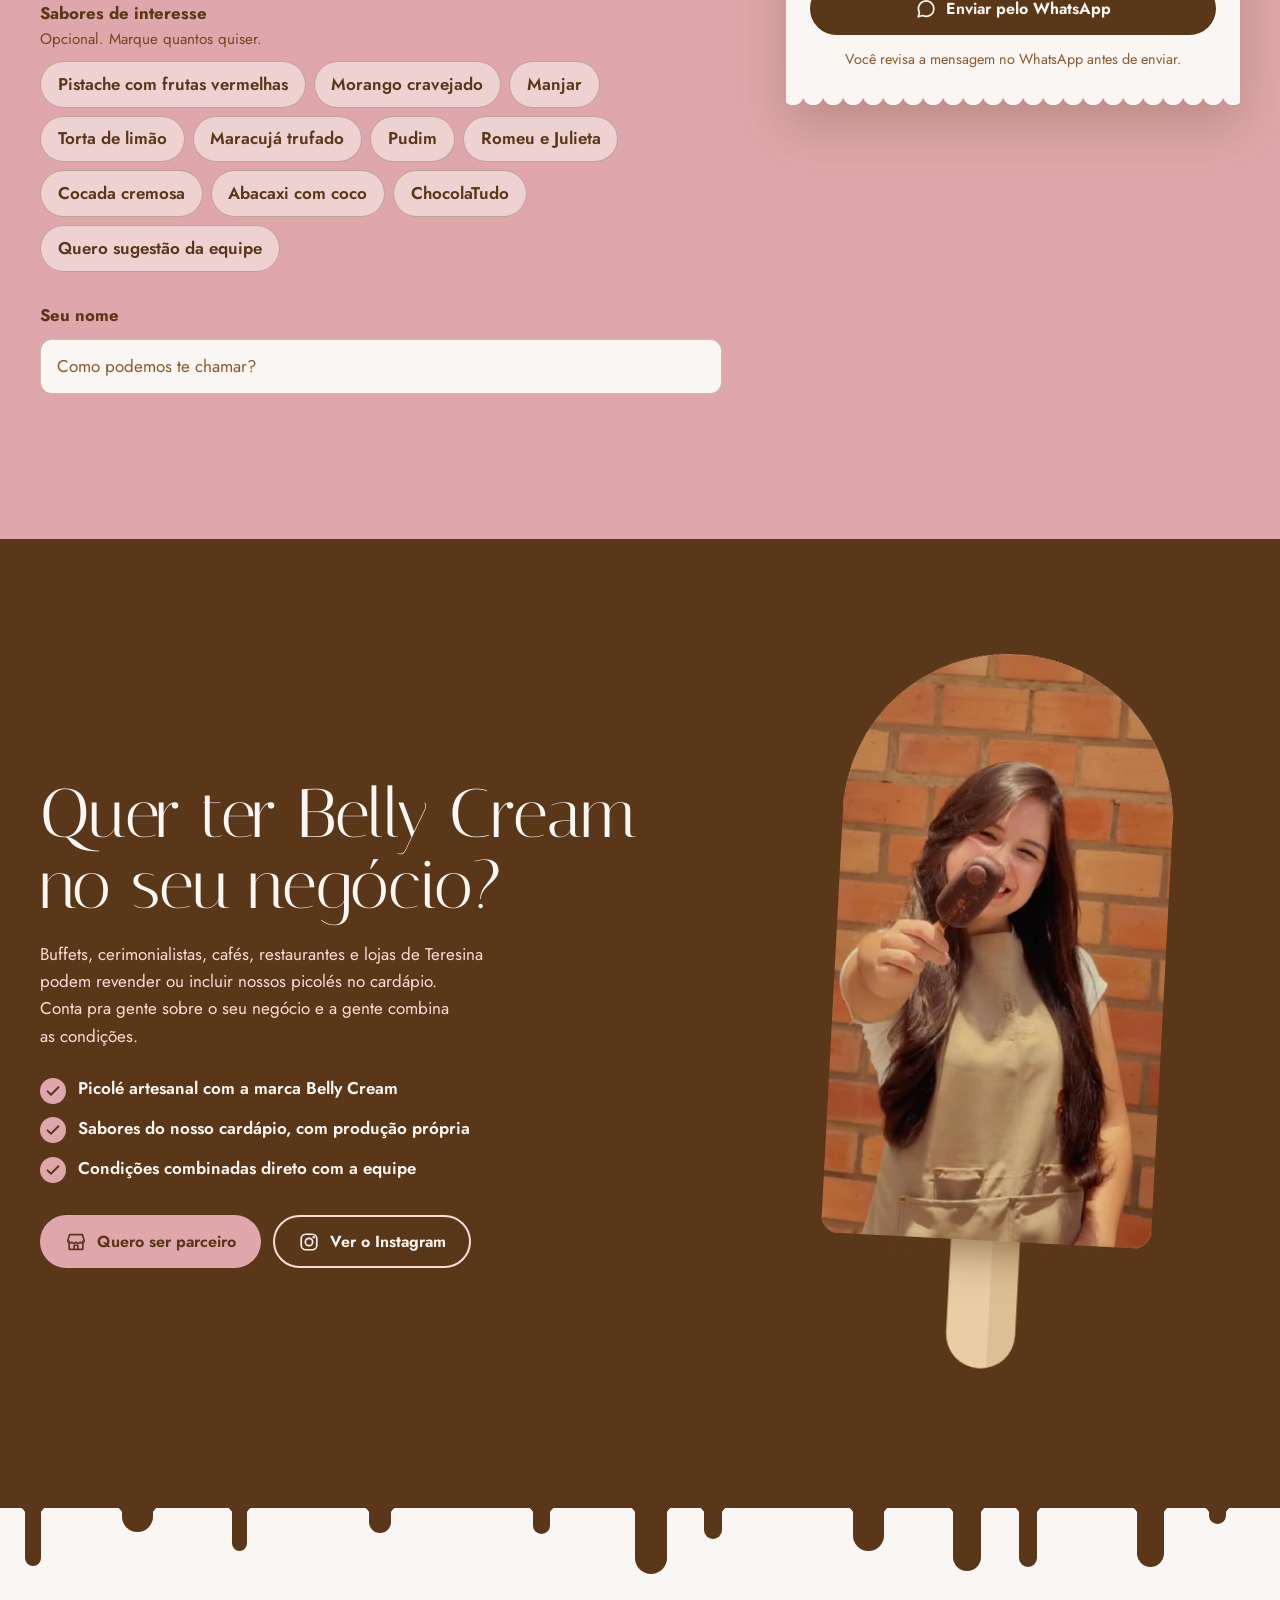
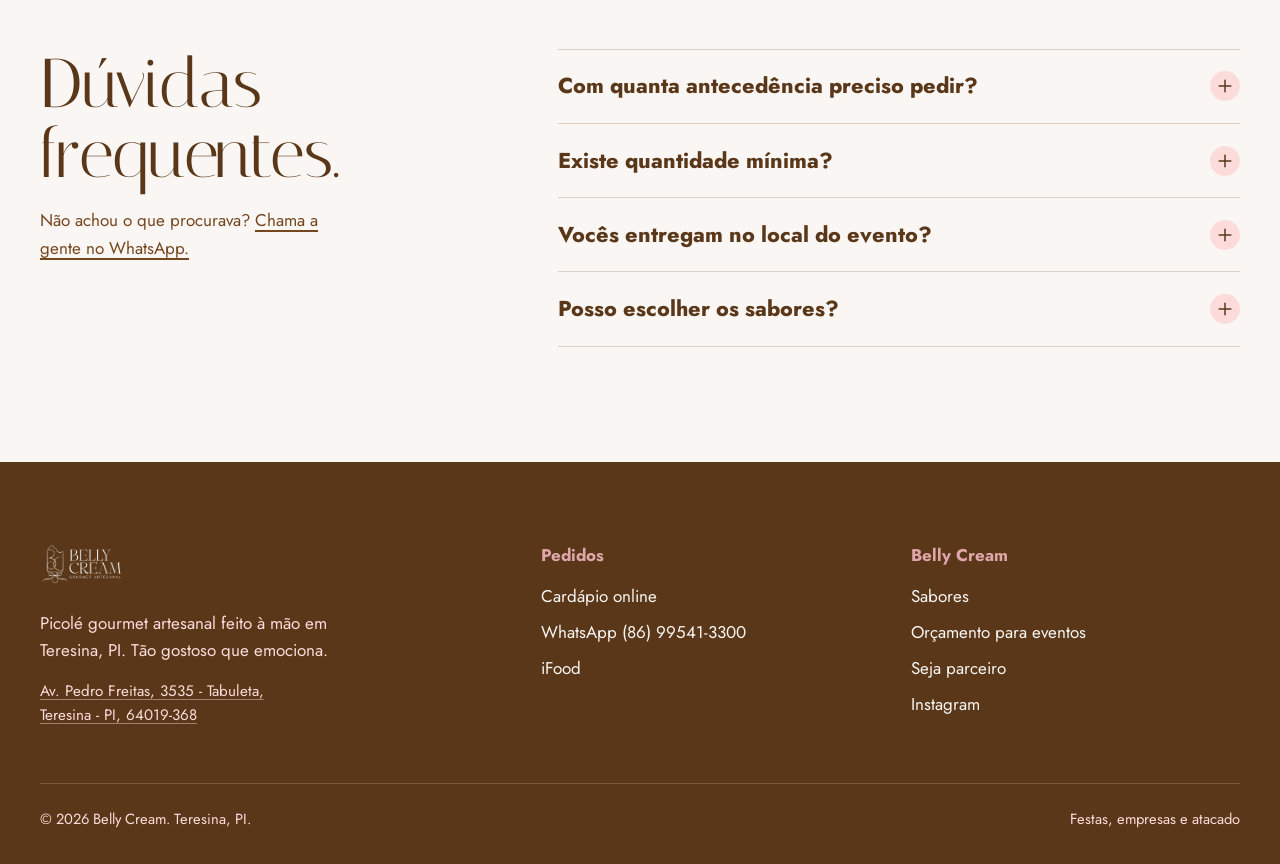
==== commit c2f1702e: "Aplica cores e fontes do Manual de Marca oficial (Dune Agência) Troca a paleta chocolate inventada p" ====
--- a/eventos-e-atacado.html
+++ b/eventos-e-atacado.html
@@ -6,7 +6,7 @@
   <title>Eventos e atacado | Belly Cream, picolé gourmet em Teresina</title>
   <meta name="description" content="Picolé gourmet artesanal em quantidade para aniversários, festas, casamentos, eventos de empresa e revenda em Teresina, PI. Monte seu orçamento e envie pelo WhatsApp.">
   <meta name="robots" content="noindex">
-  <meta name="theme-color" content="#3B1E16">
+  <meta name="theme-color" content="#5A3718">
   <meta property="og:title" content="Belly Cream no seu evento">
   <meta property="og:description" content="Picolé gourmet artesanal para festas, eventos de empresa e atacado em Teresina, PI.">
   <meta property="og:type" content="website">
@@ -14,7 +14,7 @@
   <link rel="icon" href="assets/favicon.svg" type="image/svg+xml">
   <link rel="preconnect" href="https://fonts.googleapis.com">
   <link rel="preconnect" href="https://fonts.gstatic.com" crossorigin>
-  <link rel="stylesheet" href="https://fonts.googleapis.com/css2?family=Bricolage+Grotesque:opsz,wdth,wght@12..96,75..100,300..800&display=swap">
+  <link rel="stylesheet" href="https://fonts.googleapis.com/css2?family=Italiana&family=Jost:wght@300;400;500;600;700;800&family=Pinyon+Script&display=swap">
   <link rel="stylesheet" href="assets/estilo.css">
   <script src="assets/site.js" defer></script>
 </head>
@@ -42,7 +42,7 @@
 
 <header class="topo" data-topo>
   <div class="topo-interno">
-    <a class="marca" href="index.html" aria-label="Belly Cream, página inicial"><svg aria-hidden="true"><use href="#i-picole"/></svg>Belly Cream</a>
+    <a class="marca" href="index.html"><img src="assets/marca/sublogo-branco.png" alt="Belly Cream, página inicial" width="799" height="420"></a>
     <nav class="menu" aria-label="Principal">
       <a href="index.html#sabores">Sabores</a>
       <a href="index.html#pedir">Como pedir</a>
@@ -301,7 +301,7 @@
   <div class="envoltorio">
     <div class="rodape-grade">
       <div>
-        <a class="marca" href="index.html"><svg aria-hidden="true"><use href="#i-picole"/></svg>Belly Cream</a>
+        <a class="marca" href="index.html"><img src="assets/marca/sublogo-branco.png" alt="Belly Cream" width="799" height="420"></a>
         <p class="rodape-sobre">Picolé gourmet artesanal feito à mão em Teresina, PI. Tão gostoso que emociona.</p>
         <p class="rodape-endereco"><a href="https://www.google.com/maps?cid=372220466275212016" target="_blank" rel="noopener">Av. Pedro Freitas, 3535 - Tabuleta, Teresina - PI, 64019-368</a></p>
       </div>
--- a/assets/estilo.css
+++ b/assets/estilo.css
@@ -1,21 +1,27 @@
 :root {
-  --rose: #DFA6AC;
-  --rose-claro: #ECC6CA;
-  --rose-nevoa: #F7E4E6;
-  --choco: #3B1E16;
-  --choco-2: #4E2A1F;
-  --choco-3: #6E4234;
-  --leite: #FCF5EF;
-  --leite-2: #F4E9DF;
-  --caramelo: #E6A55B;
+  /* Paleta oficial do Manual de Marca (Dune Agência, 2026) */
+  --rose: #DFA7AB;
+  --rose-claro: #FBDCDB;
+  --rose-nevoa: #FDEDEC;
+  --ouro: #AC936A;
+  --champagne-1: #F1E2C1;
+  --champagne-2: #BA9779;
+  --leite: #F9F6F3;
+  --leite-2: #F3E8DC;
+  /* Tons de tinta derivados do próprio degradê de marca (dourado quente → marrom dourado), para texto e fundos escuros com contraste de leitura */
+  --choco: #5A3718;
+  --choco-2: #74471F;
+  --choco-3: #8A5A2E;
   --madeira: #E8CDA5;
   --madeira-escura: #C9A272;
   --erro: #7A1E2C;
   --gutter: clamp(16px, 4vw, 40px);
   --pagina: min(1200px, 100% - 2 * var(--gutter));
   --ease: cubic-bezier(.16, 1, .3, 1);
-  --sombra: 0 22px 44px -26px rgba(59, 30, 22, .6);
-  --fonte: "Bricolage Grotesque", system-ui, -apple-system, "Segoe UI", sans-serif;
+  --sombra: 0 22px 44px -26px rgba(90, 55, 24, .6);
+  --fonte: "Jost", system-ui, -apple-system, "Segoe UI", sans-serif;
+  --fonte-display: "Italiana", "Times New Roman", Georgia, serif;
+  --fonte-script: "Pinyon Script", "Brush Script MT", cursive;
   color-scheme: light;
 }
 
@@ -39,7 +45,8 @@
 button, input, select, textarea { font: inherit; color: inherit; }
 :focus-visible { outline: 3px solid var(--choco); outline-offset: 3px; border-radius: 8px; }
 .escuro :focus-visible { outline-color: var(--rose); }
-h1, h2, h3 { margin: 0; font-weight: 800; font-stretch: 75%; letter-spacing: -.02em; line-height: .92; text-wrap: balance; }
+h1, h2, h3 { margin: 0; font-family: var(--fonte-display); font-weight: 400; letter-spacing: -.01em; line-height: 1.02; text-wrap: balance; }
+.hero:not(.hero-escuro) h1 { font-family: var(--fonte-script); font-weight: 400; letter-spacing: 0; line-height: 1.15; }
 p { margin: 0; text-wrap: pretty; }
 .envoltorio { width: var(--pagina); margin-inline: auto; }
 .secao { padding-block: clamp(4.5rem, 9vw, 7.5rem); position: relative; }
@@ -54,7 +61,7 @@
   font-weight: 650; font-size: 1rem; line-height: 1.2; text-decoration: none; cursor: pointer;
   transition: transform .3s var(--ease), background-color .3s, color .3s, border-color .3s, box-shadow .3s;
 }
-.botao:hover { transform: translateY(-2px); box-shadow: 0 14px 26px -14px rgba(59, 30, 22, .65); }
+.botao:hover { transform: translateY(-2px); box-shadow: 0 14px 26px -14px rgba(90, 55, 24, .65); }
 .botao:active { transform: translateY(0); }
 .botao-choco { background: var(--choco); color: var(--leite); }
 .botao-choco:hover { background: var(--choco-2); }
@@ -68,17 +75,17 @@
 
 /* Topo */
 .topo { position: sticky; top: 0; z-index: 50; background: var(--rose); transition: box-shadow .35s; }
-.topo.rolou { box-shadow: 0 12px 30px -20px rgba(59, 30, 22, .55); }
+.topo.rolou { box-shadow: 0 12px 30px -20px rgba(90, 55, 24, .55); }
 .topo-interno { width: var(--pagina); margin-inline: auto; min-height: 76px; display: flex; align-items: center; gap: 2rem; }
-.marca { display: inline-flex; align-items: center; gap: .45rem; text-decoration: none; font-weight: 800; font-stretch: 75%; font-size: 1.75rem; letter-spacing: -.015em; line-height: 1; white-space: nowrap; }
-.marca svg { width: 30px; height: 30px; }
+.marca { display: inline-flex; align-items: center; text-decoration: none; line-height: 1; white-space: nowrap; }
+.marca img { height: 34px; width: auto; display: block; }
 .menu { display: flex; gap: 1.75rem; margin-left: auto; }
 .menu a { position: relative; padding: .5rem 0; text-decoration: none; font-weight: 600; font-size: .98rem; white-space: nowrap; }
 .menu a::after { content: ""; position: absolute; left: 0; right: 0; bottom: .15rem; height: 2px; background: currentColor; transform: scaleX(0); transform-origin: left; transition: transform .4s var(--ease); }
 .menu a:hover::after, .menu a[aria-current="page"]::after { transform: scaleX(1); }
 .topo-acoes { display: flex; align-items: center; gap: .5rem; }
 .icone-link { display: grid; place-items: center; width: 46px; height: 46px; border-radius: 50%; transition: background-color .3s; }
-.icone-link:hover { background: rgba(59, 30, 22, .1); }
+.icone-link:hover { background: rgba(90, 55, 24, .1); }
 .topo .botao { min-height: 46px; padding: .6rem 1.15rem; }
 
 /* Hero da home */
@@ -90,6 +97,7 @@
   min-height: min(calc(100svh - 76px), 800px);
 }
 .hero h1 { font-size: clamp(3.4rem, 7.8vw, 6rem); }
+.hero:not(.hero-escuro) h1 { font-size: clamp(2.8rem, 6.6vw, 4.8rem); }
 .hero-lead { margin-top: 1.5rem; max-width: 33ch; font-size: clamp(1.1rem, 1.5vw, 1.28rem); color: var(--choco-2); }
 .hero .botoes { margin-top: 2.1rem; }
 .hero-canais { margin-top: 1.4rem; font-size: .97rem; color: var(--choco-2); }
@@ -102,7 +110,7 @@
 .janela-foto {
   aspect-ratio: 9 / 16; overflow: hidden; background: var(--rose-claro);
   border-radius: 50% 50% 18px 18px / 28% 28% 18px 18px;
-  box-shadow: 0 34px 50px -30px rgba(59, 30, 22, .7);
+  box-shadow: 0 34px 50px -30px rgba(90, 55, 24, .7);
 }
 .janela-foto img { width: 100%; height: 100%; object-fit: cover; }
 .janela-mover::after {
@@ -122,7 +130,7 @@
 .faixa-trilho { display: flex; width: max-content; animation: rolar 48s linear infinite; }
 .faixa:hover .faixa-trilho { animation-play-state: paused; }
 .faixa-lista { display: flex; }
-.faixa-item { display: inline-flex; align-items: center; gap: 1.5rem; padding-right: 1.5rem; white-space: nowrap; font-weight: 700; font-stretch: 75%; font-size: clamp(1.35rem, 2.4vw, 1.85rem); line-height: 1.2; }
+.faixa-item { display: inline-flex; align-items: center; gap: 1.5rem; padding-right: 1.5rem; white-space: nowrap; font-family: var(--fonte-display); font-weight: 400; font-size: clamp(1.5rem, 2.6vw, 2rem); line-height: 1.2; }
 .faixa-item::after { content: ""; width: .45em; height: .45em; border-radius: 50%; background: var(--rose); }
 @keyframes rolar { to { transform: translateX(-50%); } }
 
@@ -171,14 +179,14 @@
 .chips { display: flex; flex-wrap: wrap; gap: .55rem; }
 .chip {
   display: inline-flex; align-items: center; gap: .55rem; min-height: 46px; padding: .55rem 1.05rem;
-  border: 1.5px solid rgba(59, 30, 22, .22); border-radius: 999px; background: transparent;
+  border: 1.5px solid rgba(90, 55, 24, .22); border-radius: 999px; background: transparent;
   font-weight: 600; font-size: 1rem; cursor: pointer;
   transition: background-color .3s, border-color .3s, color .3s, transform .3s var(--ease);
 }
-.chip::before { content: ""; width: .8rem; height: .8rem; border-radius: 50%; background: var(--coat); box-shadow: inset 0 0 0 1.5px rgba(59, 30, 22, .25); }
+.chip::before { content: ""; width: .8rem; height: .8rem; border-radius: 50%; background: var(--coat); box-shadow: inset 0 0 0 1.5px rgba(90, 55, 24, .25); }
 .chip:hover { border-color: var(--choco); transform: translateY(-1px); }
 .chip[aria-pressed="true"] { background: var(--choco); border-color: var(--choco); color: var(--leite); }
-.chip[aria-pressed="true"]::before { box-shadow: inset 0 0 0 1.5px rgba(252, 245, 239, .5); }
+.chip[aria-pressed="true"]::before { box-shadow: inset 0 0 0 1.5px rgba(249, 246, 243, .5); }
 .link-seta { display: inline-flex; align-items: center; gap: .55rem; margin-top: 2.25rem; padding-bottom: .2rem; border-bottom: 2px solid currentColor; font-weight: 700; text-decoration: none; }
 .link-seta .ic { transition: transform .35s var(--ease); }
 .link-seta:hover .ic { transform: translateX(5px); }
@@ -200,7 +208,7 @@
 .canal-nome, .canal-nota { transition: transform .5s var(--ease), color .4s; }
 .canal a:hover .canal-nome, .canal a:hover .canal-nota, .canal a:focus-visible .canal-nome, .canal a:focus-visible .canal-nota { transform: translateX(.75rem); }
 .canal a:hover::before, .canal a:focus-visible::before { transform: scaleY(1); }
-.canal-nome { font-weight: 800; font-stretch: 75%; font-size: clamp(2rem, 3.8vw, 2.9rem); line-height: 1; letter-spacing: -.02em; }
+.canal-nome { font-family: var(--fonte-display); font-weight: 400; font-size: clamp(2.2rem, 4.2vw, 3.2rem); line-height: 1; letter-spacing: -.01em; }
 .canal-nota { grid-column: 1; font-size: 1rem; color: var(--choco-2); transition: color .4s; }
 .canal a:hover .canal-nota, .canal a:focus-visible .canal-nota { color: var(--rose-claro); }
 .canal-seta { grid-row: 1 / span 2; grid-column: 2; display: grid; place-items: center; width: 54px; height: 54px; border: 1.5px solid currentColor; border-radius: 50%; transition: transform .5s var(--ease); }
@@ -212,8 +220,8 @@
 .teaser-grade { display: grid; grid-template-columns: minmax(0, .85fr) minmax(0, 1.15fr); gap: clamp(2.5rem, 6vw, 5.5rem); align-items: center; }
 .teaser h2 { font-size: clamp(2.6rem, 5.4vw, 4.5rem); }
 .teaser .texto-apoio { margin-top: 1.3rem; max-width: 44ch; }
-.lista-frentes { list-style: none; margin: 2.1rem 0 2.4rem; padding: 0; border-top: 1px solid rgba(236, 198, 202, .25); }
-.lista-frentes a { display: flex; align-items: center; gap: 1rem; padding: .95rem 0; border-bottom: 1px solid rgba(236, 198, 202, .25); text-decoration: none; font-weight: 700; font-size: clamp(1.15rem, 1.8vw, 1.35rem); }
+.lista-frentes { list-style: none; margin: 2.1rem 0 2.4rem; padding: 0; border-top: 1px solid rgba(251, 220, 219, .25); }
+.lista-frentes a { display: flex; align-items: center; gap: 1rem; padding: .95rem 0; border-bottom: 1px solid rgba(251, 220, 219, .25); text-decoration: none; font-weight: 700; font-size: clamp(1.15rem, 1.8vw, 1.35rem); }
 .lista-frentes .bola { display: grid; place-items: center; width: 46px; height: 46px; border-radius: 50%; background: var(--choco-2); color: var(--rose); transition: background-color .35s, color .35s; }
 .lista-frentes .seta { margin-left: auto; color: var(--rose); transition: transform .4s var(--ease); }
 .lista-frentes a:hover .bola { background: var(--rose); color: var(--choco); }
@@ -234,23 +242,22 @@
 /* Rodapé */
 .rodape { background: var(--choco); color: var(--leite); padding-block: clamp(3.5rem, 7vw, 5rem) 2rem; }
 .rodape-grade { display: grid; grid-template-columns: minmax(0, 1.4fr) repeat(2, minmax(0, 1fr)); gap: 2.5rem; }
-.rodape .marca { font-size: 2.3rem; color: var(--leite); }
-.rodape .marca svg { width: 36px; height: 36px; }
+.rodape .marca img { height: 44px; }
 .rodape-sobre { margin-top: 1rem; max-width: 30ch; color: var(--rose-claro); }
 .rodape-endereco { margin-top: .9rem; max-width: 30ch; font-size: .95rem; color: var(--rose-claro); }
-.rodape-endereco a { text-decoration: underline; text-decoration-color: rgba(236, 198, 202, .45); }
+.rodape-endereco a { text-decoration: underline; text-decoration-color: rgba(251, 220, 219, .45); }
 .rodape-endereco a:hover { text-decoration-color: currentColor; }
 .rodape-titulo { margin-bottom: .9rem; font-weight: 700; color: var(--rose); }
 .rodape ul { list-style: none; margin: 0; padding: 0; display: grid; gap: .55rem; }
 .rodape ul a { text-decoration: none; }
 .rodape ul a:hover { text-decoration: underline; }
-.rodape-base { display: flex; flex-wrap: wrap; justify-content: space-between; gap: 1rem; margin-top: 3.5rem; padding-top: 1.5rem; border-top: 1px solid rgba(236, 198, 202, .2); font-size: .92rem; color: var(--rose-claro); }
+.rodape-base { display: flex; flex-wrap: wrap; justify-content: space-between; gap: 1rem; margin-top: 3.5rem; padding-top: 1.5rem; border-top: 1px solid rgba(251, 220, 219, .2); font-size: .92rem; color: var(--rose-claro); }
 
 /* Barra fixa no celular */
 .barra-movel {
   position: fixed; left: 12px; right: 12px; bottom: max(12px, env(safe-area-inset-bottom)); z-index: 60;
   display: none; gap: .5rem; padding: .45rem; border-radius: 999px;
-  background: var(--leite); box-shadow: 0 16px 34px -14px rgba(59, 30, 22, .55);
+  background: var(--leite); box-shadow: 0 16px 34px -14px rgba(90, 55, 24, .55);
   transform: translateY(160%); transition: transform .55s var(--ease);
 }
 .barra-movel.visivel { transform: none; }
@@ -271,7 +278,7 @@
   border: 2px solid var(--choco); border-radius: 999px; background: transparent; cursor: pointer;
   font-weight: 700; font-size: 1.02rem; transition: background-color .3s, color .3s;
 }
-.aba:hover { background: rgba(59, 30, 22, .1); }
+.aba:hover { background: rgba(90, 55, 24, .1); }
 .aba[aria-selected="true"] { background: var(--choco); color: var(--leite); }
 .painel { display: grid; grid-template-columns: minmax(0, .75fr) minmax(0, 1.25fr); gap: clamp(2rem, 5vw, 4.5rem); align-items: center; }
 .painel + .painel { margin-top: 4rem; }
@@ -286,7 +293,7 @@
 .passos { list-style: none; margin: 0; padding: 0; display: grid; grid-template-columns: repeat(4, minmax(0, 1fr)); gap: 2rem; position: relative; }
 .passos::before { content: ""; position: absolute; left: 28px; right: 28px; top: 27px; height: 4px; border-radius: 4px; background: var(--madeira); }
 .passo { position: relative; }
-.passo-num { position: relative; display: grid; place-items: center; width: 58px; height: 58px; border-radius: 50%; background: var(--rose); font-weight: 800; font-stretch: 75%; font-size: 1.7rem; box-shadow: 0 0 0 6px var(--leite); }
+.passo-num { position: relative; display: grid; place-items: center; width: 58px; height: 58px; border-radius: 50%; background: var(--rose); font-family: var(--fonte-display); font-weight: 400; font-size: 1.9rem; color: var(--choco); box-shadow: 0 0 0 6px var(--leite); }
 .passo h3 { margin-top: 1.3rem; font-size: clamp(1.5rem, 2.2vw, 1.85rem); }
 .passo p { margin-top: .6rem; color: var(--choco-2); font-size: 1rem; }
 
@@ -301,7 +308,7 @@
 .opcao input { position: absolute; inset: 0; opacity: 0; margin: 0; cursor: pointer; }
 .opcao span {
   display: inline-flex; align-items: center; min-height: 46px; padding: .55rem 1.05rem;
-  border: 1.5px solid rgba(59, 30, 22, .3); border-radius: 999px; background: rgba(252, 245, 239, .55);
+  border: 1.5px solid rgba(90, 55, 24, .3); border-radius: 999px; background: rgba(249, 246, 243, .55);
   font-weight: 600; transition: background-color .3s, color .3s, border-color .3s;
 }
 .opcao:hover span { border-color: var(--choco); }
@@ -309,29 +316,29 @@
 .opcao input:focus-visible + span { outline: 3px solid var(--choco); outline-offset: 3px; }
 .entrada {
   width: 100%; min-height: 54px; padding: .8rem 1rem;
-  border: 1.5px solid rgba(59, 30, 22, .3); border-radius: 12px; background: var(--leite);
+  border: 1.5px solid rgba(90, 55, 24, .3); border-radius: 12px; background: var(--leite);
   transition: border-color .3s, box-shadow .3s;
 }
-.entrada::placeholder { color: #8A6A5F; }
-.entrada:focus { outline: none; border-color: var(--choco); box-shadow: 0 0 0 4px rgba(59, 30, 22, .14); }
+.entrada::placeholder { color: #8A5A2E; }
+.entrada:focus { outline: none; border-color: var(--choco); box-shadow: 0 0 0 4px rgba(90, 55, 24, .14); }
 .faixa-convidados { display: flex; align-items: center; gap: 1.1rem; }
 .faixa-convidados input { flex: 1; accent-color: var(--choco); height: 28px; cursor: pointer; }
 .faixa-convidados output { min-width: 4.2ch; font-weight: 800; font-stretch: 75%; font-size: 2.3rem; line-height: 1; text-align: right; }
 .erro { display: flex; align-items: center; gap: .5rem; margin-top: .35rem; color: var(--erro); font-weight: 650; }
 .erro[hidden] { display: none; }
 
-.comanda-sombra { position: sticky; top: 100px; filter: drop-shadow(0 22px 26px rgba(59, 30, 22, .25)); }
+.comanda-sombra { position: sticky; top: 100px; filter: drop-shadow(0 22px 26px rgba(90, 55, 24, .25)); }
 .comanda {
   padding: 1.6rem 1.5rem 2.1rem; background: var(--leite); border-radius: 16px 16px 0 0;
   -webkit-mask: linear-gradient(#000 0 0) top / 100% calc(100% - 10px) no-repeat, radial-gradient(circle at 50% 0, #000 10px, #0000 10.5px) bottom / 20px 10px repeat-x;
           mask: linear-gradient(#000 0 0) top / 100% calc(100% - 10px) no-repeat, radial-gradient(circle at 50% 0, #000 10px, #0000 10.5px) bottom / 20px 10px repeat-x;
 }
-.comanda-topo { display: flex; align-items: center; gap: .5rem; padding-bottom: 1rem; border-bottom: 2px dashed rgba(59, 30, 22, .3); }
+.comanda-topo { display: flex; align-items: center; gap: .5rem; padding-bottom: 1rem; border-bottom: 2px dashed rgba(90, 55, 24, .3); }
 .comanda-topo svg { width: 26px; height: 26px; }
-.comanda-topo strong { font-weight: 800; font-stretch: 75%; font-size: 1.45rem; line-height: 1; }
+.comanda-topo strong { font-family: var(--fonte-display); font-weight: 400; font-size: 1.65rem; line-height: 1; }
 .comanda-topo span { margin-left: auto; font-size: .9rem; font-weight: 600; color: var(--choco-3); }
 .comanda dl { margin: .4rem 0 0; }
-.linha { display: grid; grid-template-columns: 6.6rem minmax(0, 1fr); gap: .75rem; padding: .7rem 0; border-bottom: 1px dashed rgba(59, 30, 22, .18); }
+.linha { display: grid; grid-template-columns: 6.6rem minmax(0, 1fr); gap: .75rem; padding: .7rem 0; border-bottom: 1px dashed rgba(90, 55, 24, .18); }
 .linha dt { font-size: .92rem; color: var(--choco-3); }
 .linha dd { margin: 0; font-weight: 650; overflow-wrap: anywhere; border-radius: 6px; }
 .linha dd.vazio { font-weight: 500; color: var(--choco-3); }
@@ -350,8 +357,8 @@
 .duvidas-grade { display: grid; grid-template-columns: minmax(0, .8fr) minmax(0, 1.2fr); gap: clamp(2rem, 5vw, 4.5rem); align-items: start; }
 .duvidas h2 { font-size: clamp(2.6rem, 5.4vw, 4.4rem); }
 .duvidas-grade > div > p { margin-top: 1.1rem; max-width: 32ch; color: var(--choco-2); }
-.pergunta { border-bottom: 1.5px solid rgba(59, 30, 22, .2); }
-.pergunta:first-child { border-top: 1.5px solid rgba(59, 30, 22, .2); }
+.pergunta { border-bottom: 1.5px solid rgba(90, 55, 24, .2); }
+.pergunta:first-child { border-top: 1.5px solid rgba(90, 55, 24, .2); }
 .pergunta summary { display: flex; align-items: center; justify-content: space-between; gap: 1.25rem; padding: 1.35rem 0; cursor: pointer; list-style: none; font-weight: 750; font-size: clamp(1.15rem, 1.9vw, 1.35rem); line-height: 1.3; }
 .pergunta summary::-webkit-details-marker { display: none; }
 .pergunta summary .ic { width: 30px; height: 30px; padding: 5px; border-radius: 50%; background: var(--rose-claro); transition: transform .45s var(--ease), background-color .3s; }
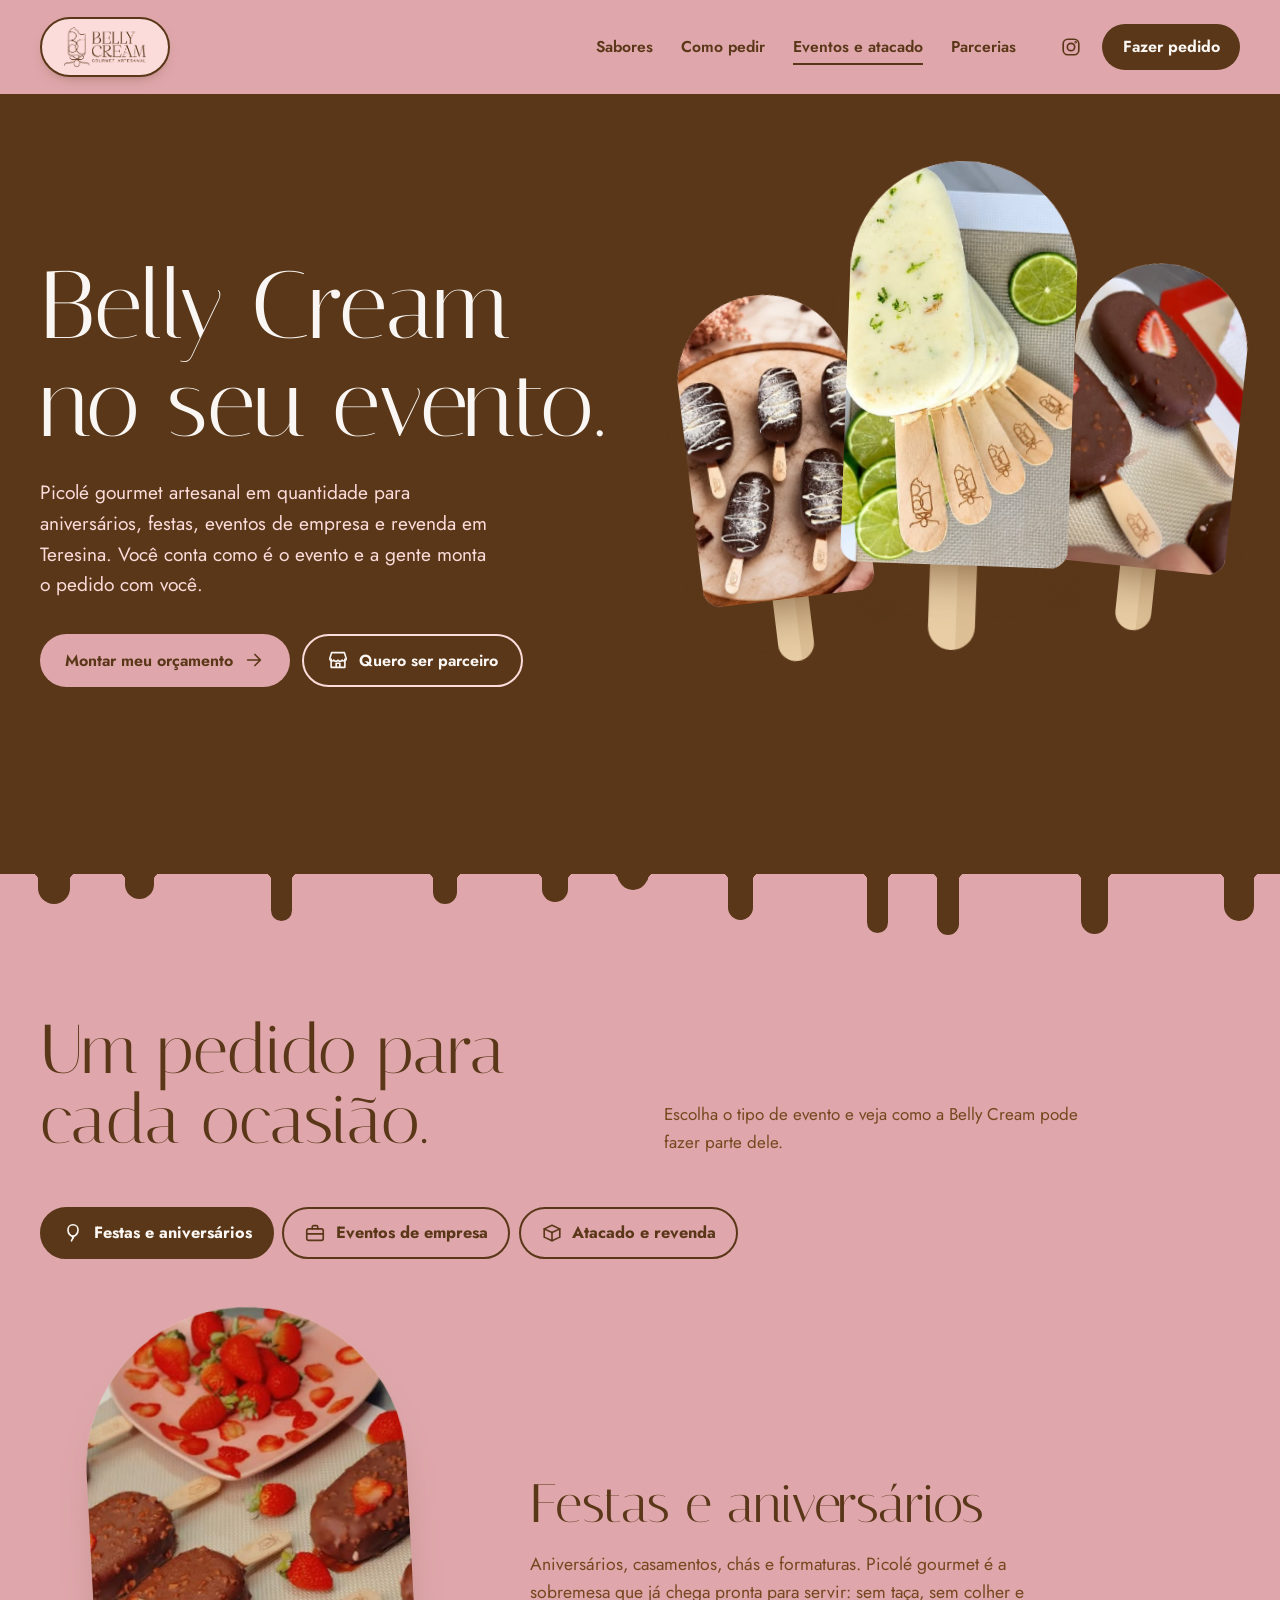
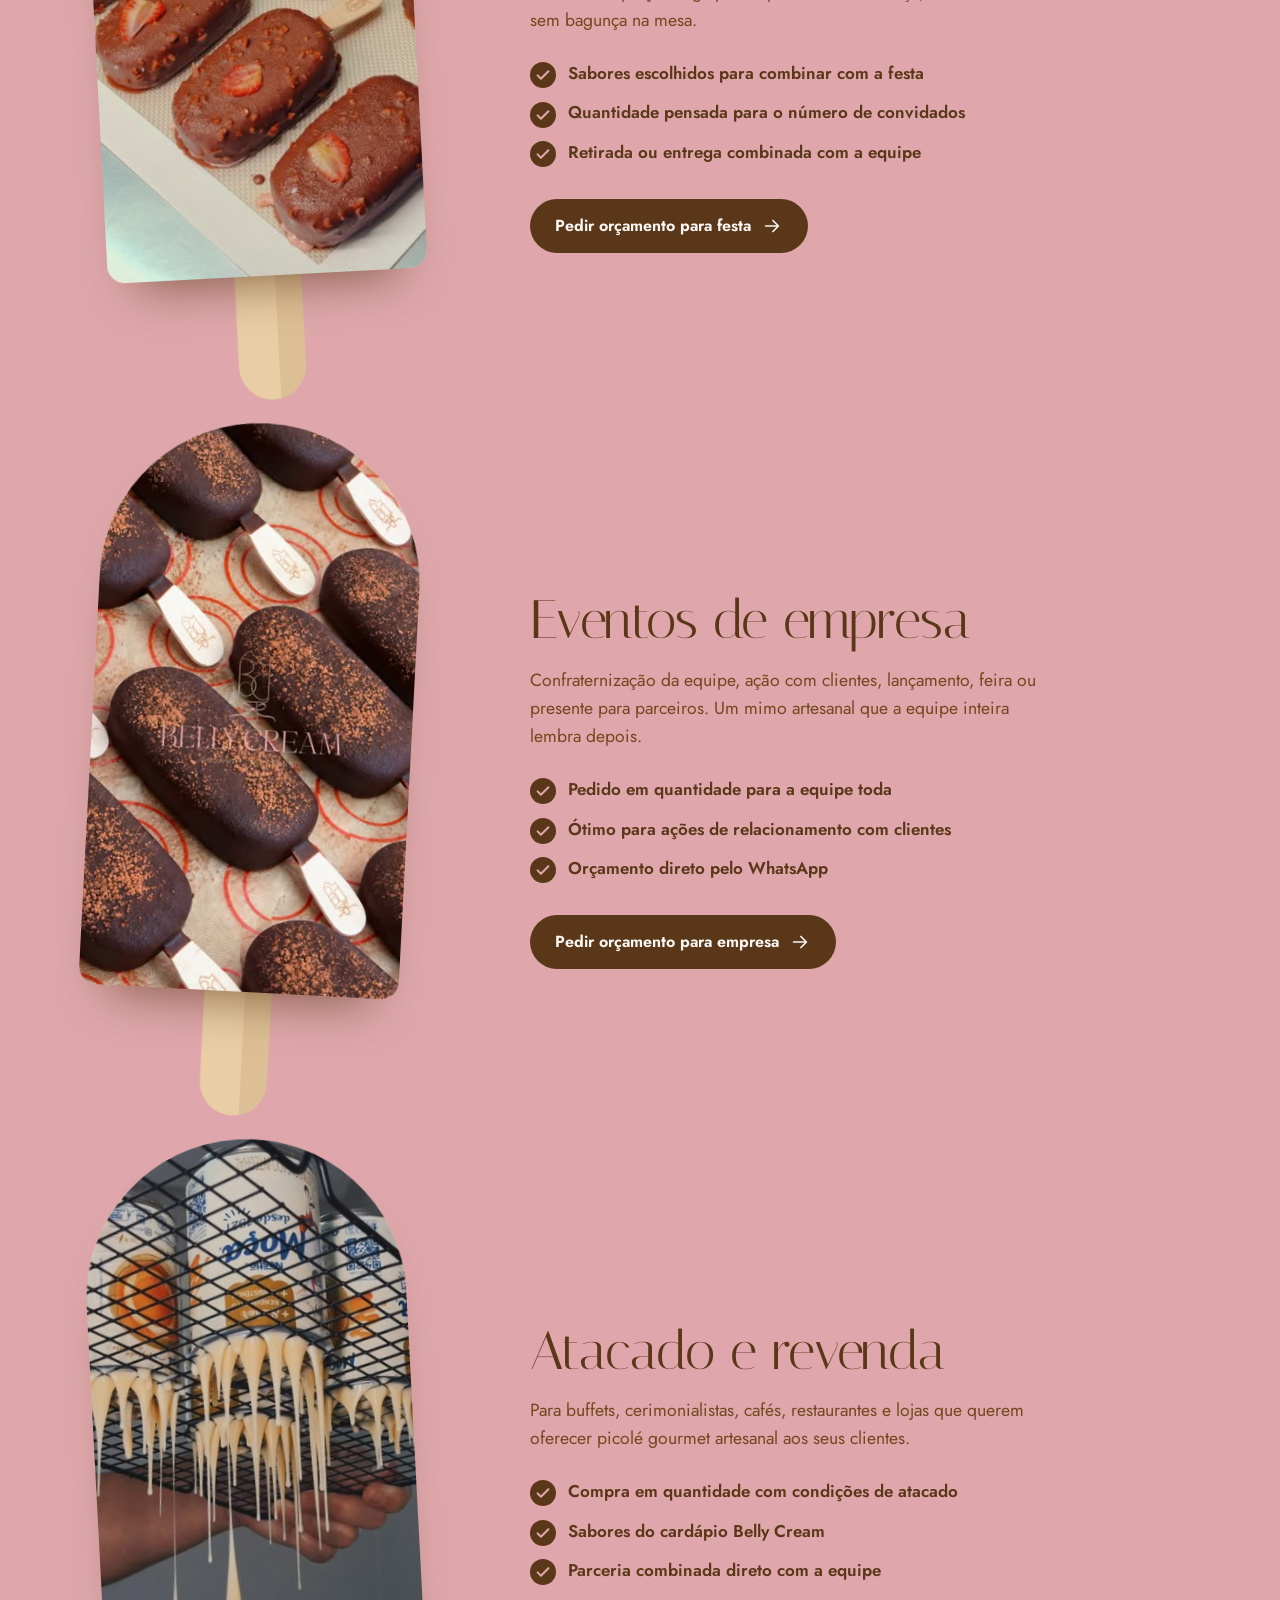
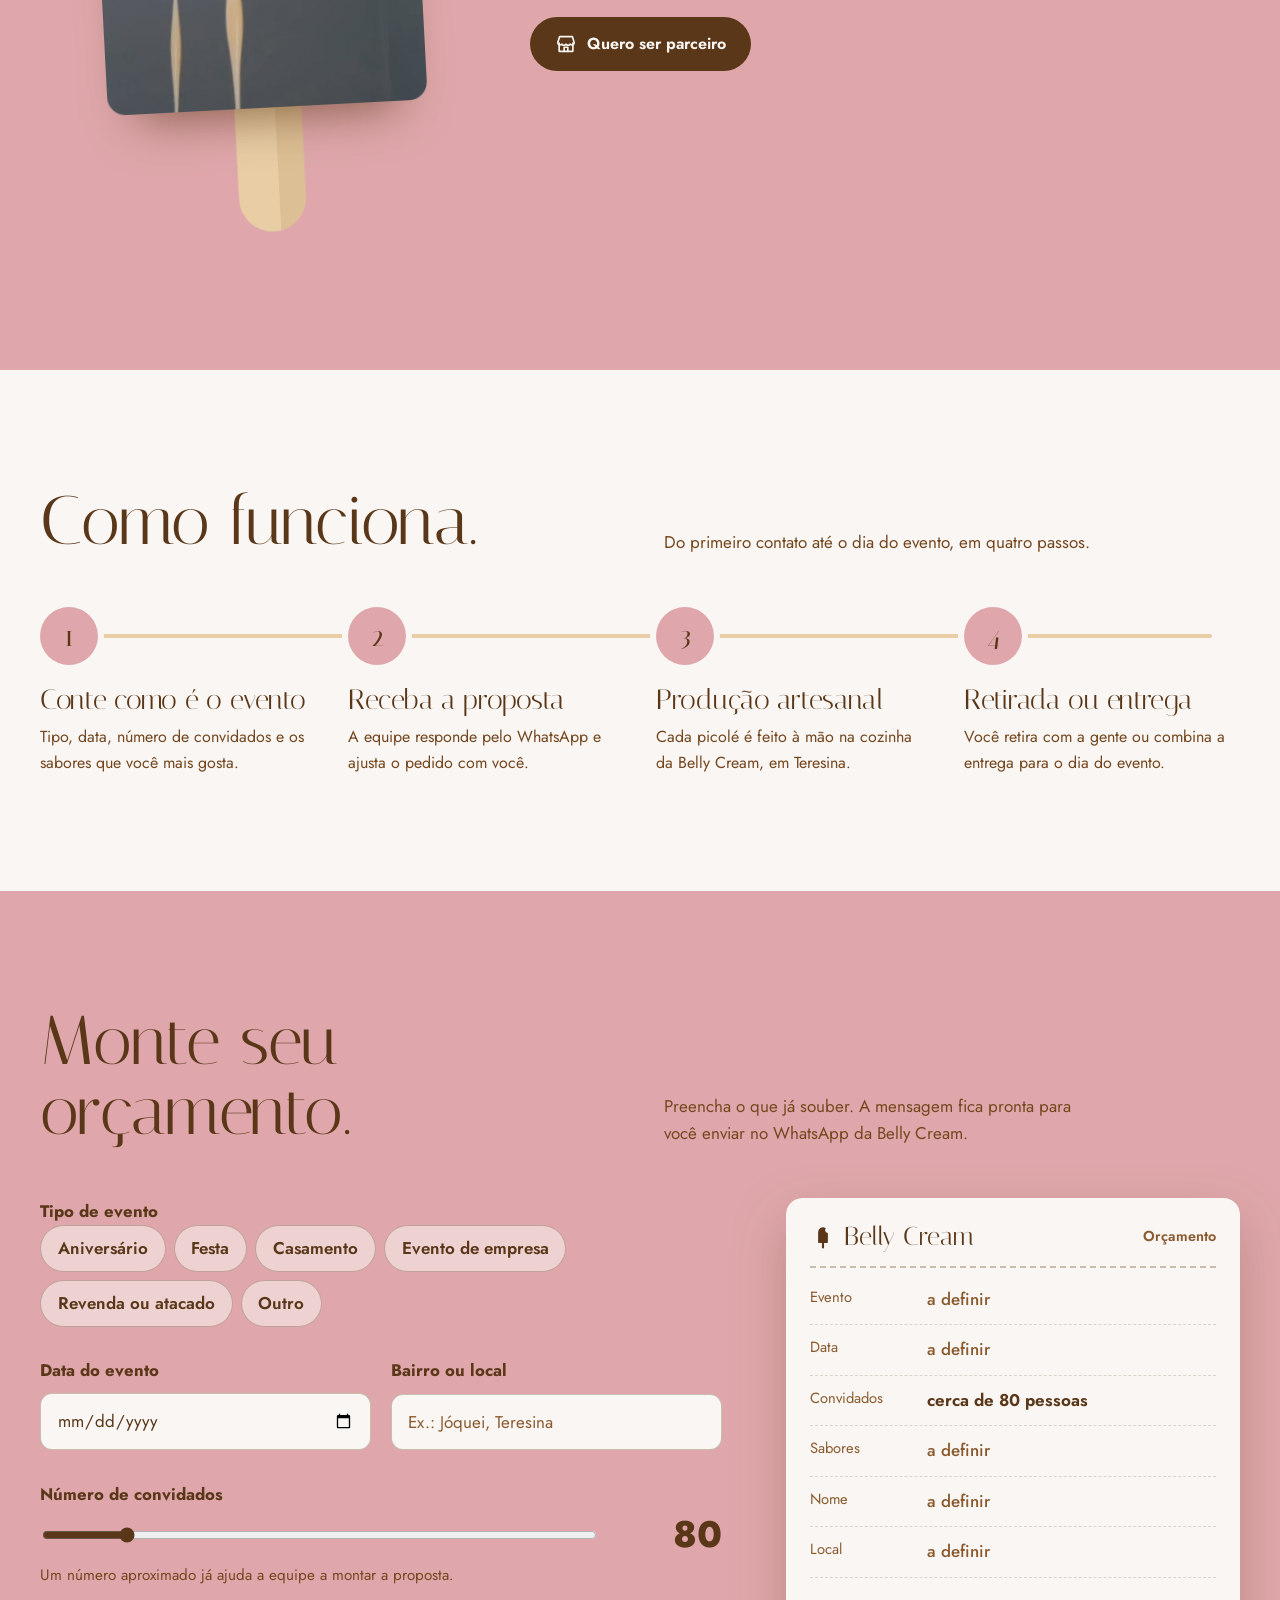
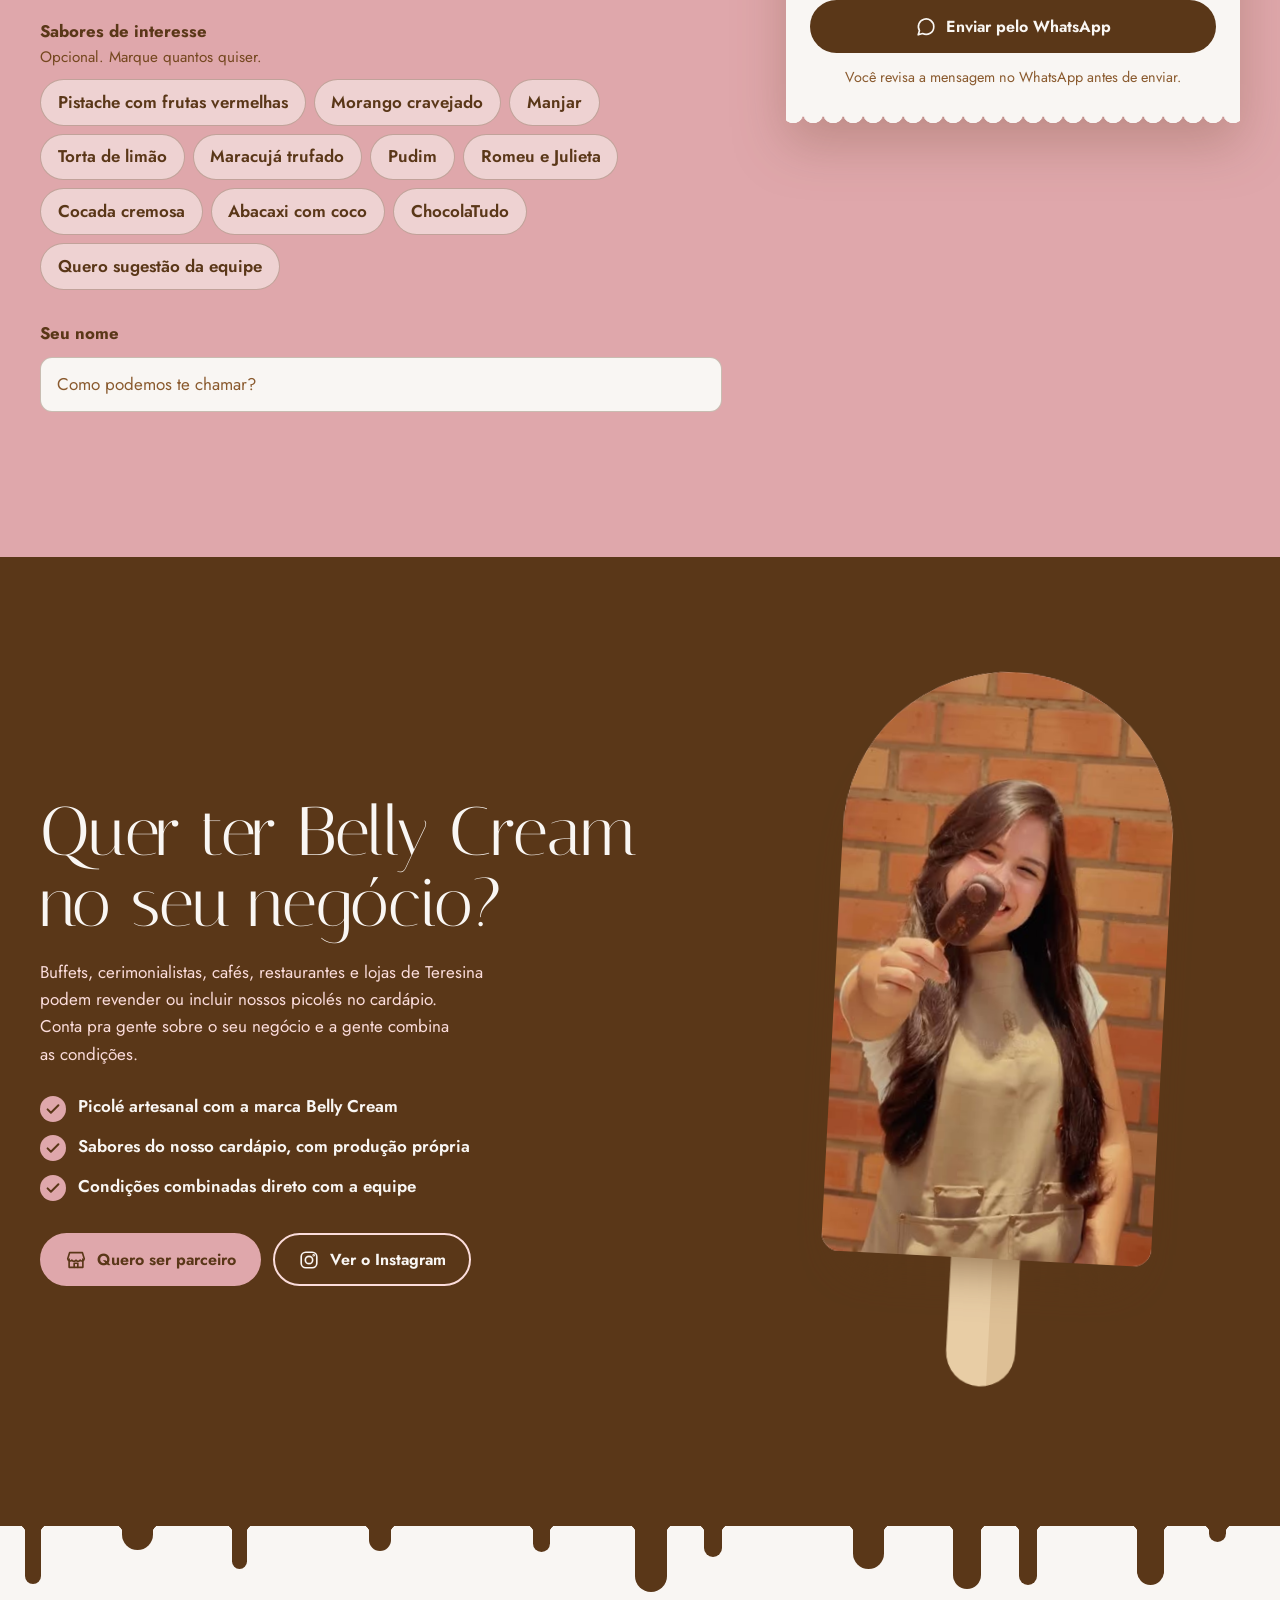
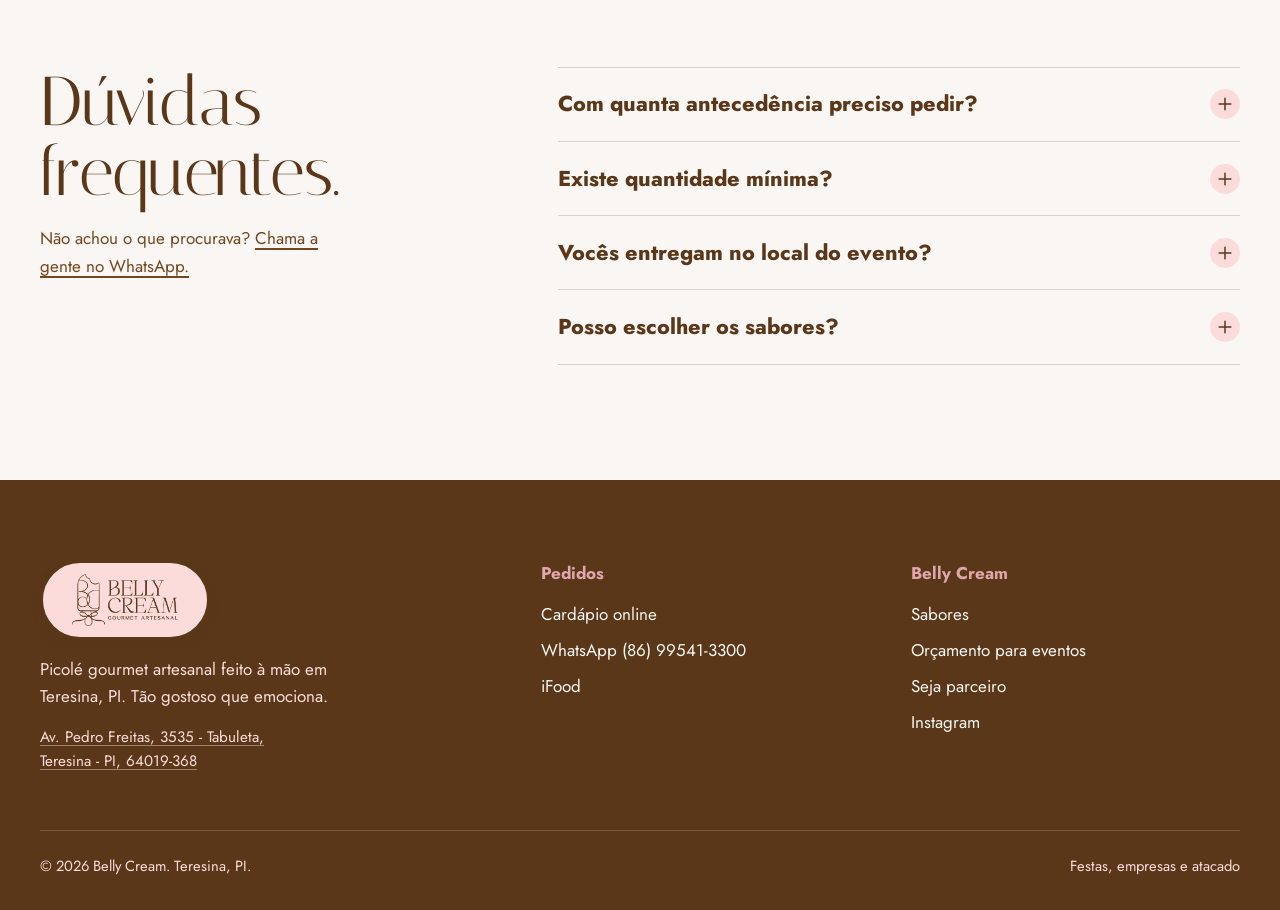
==== commit 31c22371: "Logo em broche: cápsula no computador, círculo no celular Borda marrom e fundo rosa claro em volta d" ====
--- a/eventos-e-atacado.html
+++ b/eventos-e-atacado.html
@@ -42,7 +42,7 @@
 
 <header class="topo" data-topo>
   <div class="topo-interno">
-    <a class="marca" href="index.html"><img src="assets/marca/sublogo-branco.png" alt="Belly Cream, página inicial" width="799" height="420"></a>
+    <a class="marca" href="index.html" aria-label="Belly Cream, página inicial"><span class="broche marca-desktop"><img src="assets/marca/sublogo-marrom.png" alt="" width="1441" height="706"></span><span class="broche marca-mobile"><img src="assets/marca/icone-marrom.png" alt="" width="457" height="714"></span></a>
     <nav class="menu" aria-label="Principal">
       <a href="index.html#sabores">Sabores</a>
       <a href="index.html#pedir">Como pedir</a>
@@ -301,7 +301,7 @@
   <div class="envoltorio">
     <div class="rodape-grade">
       <div>
-        <a class="marca" href="index.html"><img src="assets/marca/sublogo-branco.png" alt="Belly Cream" width="799" height="420"></a>
+        <a class="marca" href="index.html" aria-label="Belly Cream"><span class="broche marca-desktop"><img src="assets/marca/sublogo-marrom.png" alt="" width="1441" height="706"></span><span class="broche marca-mobile"><img src="assets/marca/icone-marrom.png" alt="" width="457" height="714"></span></a>
         <p class="rodape-sobre">Picolé gourmet artesanal feito à mão em Teresina, PI. Tão gostoso que emociona.</p>
         <p class="rodape-endereco"><a href="https://www.google.com/maps?cid=372220466275212016" target="_blank" rel="noopener">Av. Pedro Freitas, 3535 - Tabuleta, Teresina - PI, 64019-368</a></p>
       </div>
--- a/assets/estilo.css
+++ b/assets/estilo.css
@@ -76,9 +76,14 @@
 /* Topo */
 .topo { position: sticky; top: 0; z-index: 50; background: var(--rose); transition: box-shadow .35s; }
 .topo.rolou { box-shadow: 0 12px 30px -20px rgba(90, 55, 24, .55); }
-.topo-interno { width: var(--pagina); margin-inline: auto; min-height: 76px; display: flex; align-items: center; gap: 2rem; }
+.topo-interno { width: var(--pagina); margin-inline: auto; min-height: 94px; display: flex; align-items: center; gap: 2rem; }
 .marca { display: inline-flex; align-items: center; text-decoration: none; line-height: 1; white-space: nowrap; }
-.marca img { height: 34px; width: auto; display: block; }
+.broche { display: inline-grid; place-items: center; background: var(--rose-claro); border: 2px solid var(--choco); box-shadow: 0 6px 14px -8px rgba(90, 55, 24, .55); }
+.broche img { display: block; width: auto; }
+.marca-desktop.broche { border-radius: 999px; padding: .5rem 1.4rem; }
+.marca-desktop img { height: 40px; }
+.marca-mobile.broche { display: none; width: 60px; height: 60px; border-radius: 50%; }
+.marca-mobile img { height: 38px; }
 .menu { display: flex; gap: 1.75rem; margin-left: auto; }
 .menu a { position: relative; padding: .5rem 0; text-decoration: none; font-weight: 600; font-size: .98rem; white-space: nowrap; }
 .menu a::after { content: ""; position: absolute; left: 0; right: 0; bottom: .15rem; height: 2px; background: currentColor; transform: scaleX(0); transform-origin: left; transition: transform .4s var(--ease); }
@@ -128,7 +133,6 @@
 .faixa { position: relative; z-index: 4; background: var(--choco); color: var(--leite); padding-block: 1.05rem; }
 .faixa-janela { overflow: hidden; }
 .faixa-trilho { display: flex; width: max-content; animation: rolar 48s linear infinite; }
-.faixa:hover .faixa-trilho { animation-play-state: paused; }
 .faixa-lista { display: flex; }
 .faixa-item { display: inline-flex; align-items: center; gap: 1.5rem; padding-right: 1.5rem; white-space: nowrap; font-family: var(--fonte-display); font-weight: 400; font-size: clamp(1.5rem, 2.6vw, 2rem); line-height: 1.2; }
 .faixa-item::after { content: ""; width: .45em; height: .45em; border-radius: 50%; background: var(--rose); }
@@ -242,7 +246,10 @@
 /* Rodapé */
 .rodape { background: var(--choco); color: var(--leite); padding-block: clamp(3.5rem, 7vw, 5rem) 2rem; }
 .rodape-grade { display: grid; grid-template-columns: minmax(0, 1.4fr) repeat(2, minmax(0, 1fr)); gap: 2.5rem; }
-.rodape .marca img { height: 44px; }
+.rodape .marca-desktop.broche { padding: .7rem 1.8rem; border-width: 3px; }
+.rodape .marca-desktop img { height: 52px; }
+.rodape .marca-mobile.broche { width: 96px; height: 96px; border-width: 3px; }
+.rodape .marca-mobile img { height: 60px; }
 .rodape-sobre { margin-top: 1rem; max-width: 30ch; color: var(--rose-claro); }
 .rodape-endereco { margin-top: .9rem; max-width: 30ch; font-size: .95rem; color: var(--rose-claro); }
 .rodape-endereco a { text-decoration: underline; text-decoration-color: rgba(251, 220, 219, .45); }
@@ -391,6 +398,8 @@
   .menu { order: 3; width: 100%; margin: 0; gap: 1rem; overflow-x: auto; padding-block: .25rem .4rem; scrollbar-width: none; }
   .menu a { font-size: .9rem; }
   .menu::-webkit-scrollbar { display: none; }
+  .marca-desktop.broche { display: none; }
+  .marca-mobile.broche { display: inline-grid; }
 }
 @media (max-width: 760px) {
   .barra-movel { display: flex; }
